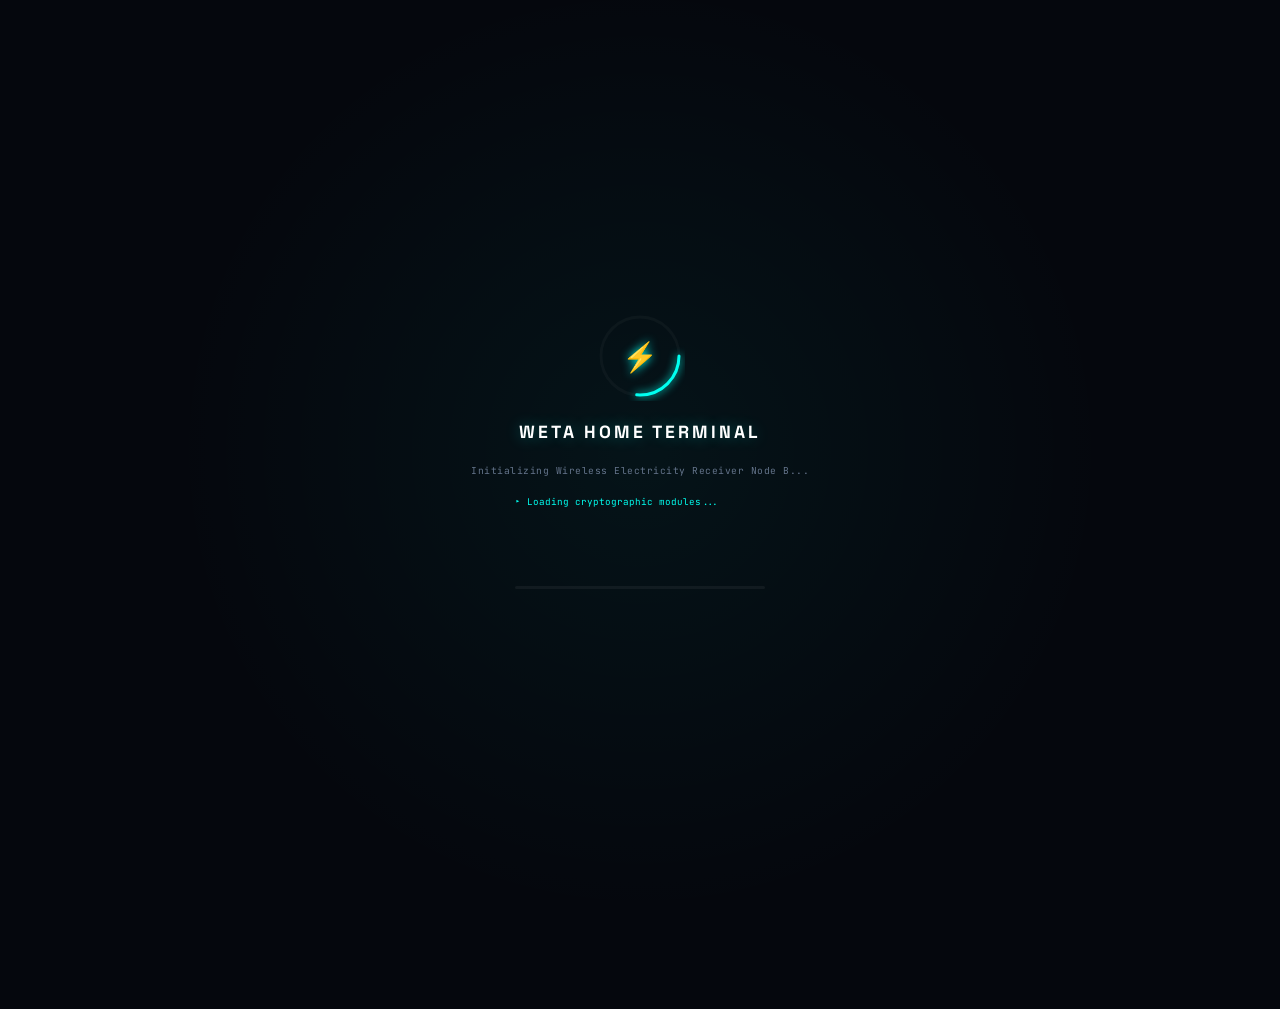
==== Home/index.html @ 1aac7305 "Initial commit: WETA Wireless Electricity Transmission - Full Stack (Grid Dashboard, Home Terminal, " ====
<!DOCTYPE html>
<html lang="en">
<head>
  <meta charset="UTF-8"/>
  <meta name="viewport" content="width=device-width, initial-scale=1.0"/>
  <meta name="description" content="WETA Home Receiver Terminal — Wireless Electricity Transmission Consumer Dashboard"/>
  <title>WETA HOME RECEIVER — Wireless Power Terminal</title>
  <link rel="preconnect" href="https://fonts.googleapis.com"/>
  <link rel="preconnect" href="https://fonts.gstatic.com" crossorigin/>
  <link href="https://fonts.googleapis.com/css2?family=Inter:wght@300;400;500;600;700;800;900&family=JetBrains+Mono:wght@400;500;600;700&family=Space+Grotesk:wght@400;500;600;700&family=Orbitron:wght@400;500;600;700;800;900&display=swap" rel="stylesheet"/>
  <link rel="stylesheet" href="style.css"/>
</head>
<body>

  <!-- ═══ BOOT SPLASH SCREEN ═══ -->
  <div class="boot-splash" id="boot-splash">
    <div class="boot-content">
      <div class="boot-ring">
        <svg viewBox="0 0 120 120">
          <circle cx="60" cy="60" r="52" class="boot-ring__track"/>
          <circle cx="60" cy="60" r="52" class="boot-ring__arc"/>
        </svg>
        <span class="boot-bolt">⚡</span>
      </div>
      <h2 class="boot-title">WETA HOME TERMINAL</h2>
      <p class="boot-sub">Initializing Wireless Electricity Receiver Node B...</p>
      <div class="boot-steps" id="boot-steps">
        <div class="boot-step active" id="bs-1">▸ Loading cryptographic modules...</div>
        <div class="boot-step" id="bs-2">▸ Establishing Socket.IO bridge...</div>
        <div class="boot-step" id="bs-3">▸ Calibrating telemetry sensors...</div>
        <div class="boot-step" id="bs-4">▸ System ready.</div>
      </div>
      <div class="boot-bar"><div class="boot-bar__fill" id="boot-fill"></div></div>
    </div>
  </div>

  <!-- ═══ NAVIGATION BAR ═══ -->
  <nav class="topbar">
    <div class="topbar__brand">
      <div class="topbar__logo"><span class="bolt-icon">⚡</span></div>
      <div class="topbar__text">
        <span class="topbar__title">WETA Home Terminal</span>
        <span class="topbar__sub">Wireless Electricity • Consumer Node B</span>
      </div>
    </div>

    <div class="topbar__tabs">
      <button class="tab-pill active" data-tab="dashboard">Dashboard</button>
      <button class="tab-pill" data-tab="market">Marketplace</button>
      <button class="tab-pill" data-tab="plantation">Eco-Plantation</button>
    </div>

    <div class="topbar__right">
      <div class="conn-chip" id="conn-chip">
        <span class="conn-dot" id="conn-dot"></span>
        <span class="conn-label" id="conn-label">Connected</span>
      </div>
      <span class="clock-chip" id="clock-chip">00:00:00</span>
      <button class="icon-btn" id="btn-settings" title="Settings">
        <svg width="18" height="18" viewBox="0 0 24 24" fill="none" stroke="currentColor" stroke-width="2"><circle cx="12" cy="12" r="3"/><path d="M19.4 15a1.65 1.65 0 0 0 .33 1.82l.06.06a2 2 0 0 1-2.83 2.83l-.06-.06a1.65 1.65 0 0 0-1.82-.33 1.65 1.65 0 0 0-1 1.51V21a2 2 0 0 1-4 0v-.09A1.65 1.65 0 0 0 9 19.4a1.65 1.65 0 0 0-1.82.33l-.06.06a2 2 0 0 1-2.83-2.83l.06-.06A1.65 1.65 0 0 0 4.68 15a1.65 1.65 0 0 0-1.51-1H3a2 2 0 0 1 0-4h.09A1.65 1.65 0 0 0 4.6 9a1.65 1.65 0 0 0-.33-1.82l-.06-.06a2 2 0 0 1 2.83-2.83l.06.06A1.65 1.65 0 0 0 9 4.68a1.65 1.65 0 0 0 1-1.51V3a2 2 0 0 1 4 0v.09a1.65 1.65 0 0 0 1 1.51 1.65 1.65 0 0 0 1.82-.33l.06-.06a2 2 0 0 1 2.83 2.83l-.06.06A1.65 1.65 0 0 0 19.4 9a1.65 1.65 0 0 0 1.51 1H21a2 2 0 0 1 0 4h-.09a1.65 1.65 0 0 0-1.51 1z"/></svg>
      </button>
    </div>
  </nav>

  <!-- ═══ MAIN CONTENT AREA ═══ -->
  <main class="main-wrap">

    <!-- ── TAB: DASHBOARD ── -->
    <section class="view active" id="view-dashboard">

      <!-- ROW 1: Beam Visualisation + OTP Handshake -->
      <div class="row row--top">

        <!-- Transmission Beam -->
        <div class="card card--beam">
          <div class="card__header">
            <h2 class="card__title">Live Transmission Beam</h2>
            <div class="pill" id="beam-pill"><span class="pill__dot"></span>Idle</div>
          </div>
          <div class="beam-viewport">
            <canvas id="beam-canvas"></canvas>
            <!-- Floating overlay labels -->
            <div class="beam-label beam-label--left" id="beam-lbl-left">GRID<br/>NODE A</div>
            <div class="beam-label beam-label--right" id="beam-lbl-right">HOME<br/>NODE B</div>
          </div>
          <div class="beam-footer">
            <div class="bf-item"><span class="bf-label">Resonance</span><span class="bf-val accent-cyan">14.85 kHz</span></div>
            <div class="bf-item"><span class="bf-label">Link</span><span class="bf-val" id="bf-link">Offline</span></div>
            <div class="bf-item"><span class="bf-label">FPS</span><span class="bf-val" id="bf-fps">60</span></div>
          </div>
        </div>

        <!-- OTP Handshake -->
        <div class="card card--otp">
          <div class="card__header">
            <h2 class="card__title">Secure Handshake</h2>
            <div class="pill pill--amber" id="otp-pill"><span class="pill__dot"></span>Awaiting</div>
          </div>

          <div class="otp-display">
            <span class="otp-label">AES-256 GCM TOKEN</span>
            <div class="otp-code" id="otp-code">— — — — — —</div>
            <span class="otp-timer" id="otp-timer">No active session</span>
          </div>

          <button class="btn btn--accent" id="btn-request">
            <svg width="16" height="16" viewBox="0 0 24 24" fill="none" stroke="currentColor" stroke-width="2.5"><path d="M13 2L3 14h9l-1 8 10-12h-9l1-8z" stroke-linecap="round" stroke-linejoin="round"/></svg>
            Request Electricity
          </button>
          <button class="btn btn--outline" id="btn-submit-otp" disabled>
            <svg width="16" height="16" viewBox="0 0 24 24" fill="none" stroke="currentColor" stroke-width="2.5"><path d="M22 11.08V12a10 10 0 1 1-5.93-9.14"/><polyline points="22 4 12 14.01 9 11.01"/></svg>
            Submit OTP to Grid
          </button>

          <div class="enc-bar">
            <div class="enc-track"><div class="enc-fill" id="enc-fill"></div></div>
            <span class="enc-text" id="enc-text">Tunnel idle</span>
          </div>
        </div>
      </div>

      <!-- ROW 2: Gauges + Relays + System -->
      <div class="row row--bottom">

        <!-- Power Gauges -->
        <div class="card card--gauges">
          <div class="card__header">
            <h2 class="card__title">Power Telemetry</h2>
          </div>
          <div class="gauges-row">
            <div class="gauge">
              <div class="gauge__ring">
                <svg viewBox="0 0 120 120">
                  <circle cx="60" cy="60" r="50" class="gauge__track"/>
                  <circle cx="60" cy="60" r="50" class="gauge__arc gauge__arc--cyan" id="arc-v" stroke-dashoffset="314"/>
                </svg>
                <div class="gauge__center">
                  <span class="gauge__value" id="g-volts">0.0</span>
                  <span class="gauge__unit">Volts</span>
                </div>
              </div>
              <span class="gauge__label">VOLTAGE</span>
              <span class="gauge__limit">Max 240V</span>
            </div>
            <div class="gauge">
              <div class="gauge__ring">
                <svg viewBox="0 0 120 120">
                  <circle cx="60" cy="60" r="50" class="gauge__track"/>
                  <circle cx="60" cy="60" r="50" class="gauge__arc gauge__arc--purple" id="arc-a" stroke-dashoffset="314"/>
                </svg>
                <div class="gauge__center">
                  <span class="gauge__value" id="g-amps">0.00</span>
                  <span class="gauge__unit">Amps</span>
                </div>
              </div>
              <span class="gauge__label">CURRENT</span>
              <span class="gauge__limit">Max 15A</span>
            </div>
            <div class="gauge">
              <div class="gauge__ring">
                <svg viewBox="0 0 120 120">
                  <circle cx="60" cy="60" r="50" class="gauge__track"/>
                  <circle cx="60" cy="60" r="50" class="gauge__arc gauge__arc--amber" id="arc-w" stroke-dashoffset="314"/>
                </svg>
                <div class="gauge__center">
                  <span class="gauge__value" id="g-watts">0</span>
                  <span class="gauge__unit">Watts</span>
                </div>
              </div>
              <span class="gauge__label">WATTAGE</span>
              <span class="gauge__limit">Max 3600W</span>
            </div>
          </div>
          <div class="safety-strip" id="safety-strip">
            <svg width="14" height="14" viewBox="0 0 24 24" fill="none" stroke="currentColor" stroke-width="2"><path d="M12 22s8-4 8-10V5l-8-3-8 3v7c0 6 8 10 8 10z"/></svg>
            <span id="safety-msg">All readings within safe limits</span>
          </div>
        </div>

        <!-- Relay Circuit -->
        <div class="card card--relays">
          <div class="card__header">
            <h2 class="card__title">Relay Isolation Circuit</h2>
          </div>
          <div class="relay-diagram">
            <div class="relay-node" id="rn-grid">
              <div class="relay-ring">
                <svg viewBox="0 0 100 100">
                  <circle cx="50" cy="50" r="40" class="relay-ring__track"/>
                  <circle cx="50" cy="50" r="40" class="relay-ring__fill" id="rr-grid"/>
                </svg>
                <span class="relay-ring__icon">⚡</span>
              </div>
              <span class="relay-name">Grid Relay CH1</span>
              <span class="relay-state" id="rs-grid">LOCKED</span>
            </div>
            <div class="relay-bridge" id="relay-bridge">
              <div class="bridge-line"><div class="bridge-pulse"></div></div>
              <span class="bridge-arrow">→</span>
            </div>
            <div class="relay-node" id="rn-home">
              <div class="relay-ring">
                <svg viewBox="0 0 100 100">
                  <circle cx="50" cy="50" r="40" class="relay-ring__track"/>
                  <circle cx="50" cy="50" r="40" class="relay-ring__fill" id="rr-home"/>
                </svg>
                <span class="relay-ring__icon">🏠</span>
              </div>
              <span class="relay-name">Home Safety</span>
              <span class="relay-state" id="rs-home">LOCKED</span>
            </div>
          </div>
        </div>

        <!-- System Monitor -->
        <div class="card card--monitor">
          <div class="card__header">
            <h2 class="card__title">System Monitor</h2>
          </div>

          <div class="mon-nodes">
            <div class="mon-node" id="mn-grid">
              <span class="mon-dot"></span>
              <div class="mon-meta"><span class="mon-name">Grid Server</span><span class="mon-addr">localhost:5000</span></div>
              <span class="mon-status" id="ms-grid">OFFLINE</span>
            </div>
            <div class="mon-node" id="mn-home">
              <span class="mon-dot"></span>
              <div class="mon-meta"><span class="mon-name">Home ESP32</span><span class="mon-addr">ws://192.168.1.50</span></div>
              <span class="mon-status" id="ms-home">OFFLINE</span>
            </div>
          </div>

          <div class="mon-latency">
            <span class="mon-lat-lbl">Latency</span>
            <canvas id="spark-canvas" width="100" height="22"></canvas>
            <span class="mon-lat-val" id="lat-val">0ms</span>
          </div>

          <div class="mon-stream">
            <span class="mon-stream-label">Encrypted Bytestream</span>
            <div class="stream-box" id="stream-box">Awaiting transmission...</div>
            <div class="stream-stats">
              <span>Packets: <strong id="st-packets">0</strong></span>
              <span>Integrity: <strong id="st-integrity">100%</strong></span>
            </div>
          </div>

          <div class="mon-log">
            <span class="mon-log-label">Event Log</span>
            <div class="log-scroll" id="log-scroll"></div>
          </div>
        </div>

      </div>
    </section>

    <!-- ── TAB: MARKETPLACE ── -->
    <section class="view" id="view-market">
      <div class="section-hero">
        <h2>WETA Decentralized Energy Grid Marketplace</h2>
        <p>Peer-to-peer wireless power trading. Sell excess harvested energy, purchase premium grid reserve packets, or track carbon credits securely.</p>
      </div>
      <div class="trio-grid">
        <div class="card card--dark">
          <h3 class="card__accent-title">Real-time Energy Tariff</h3>
          <div class="tariff-big"><span class="tariff-num">$0.124</span><span class="tariff-unit">per kWh</span></div>
          <span class="tariff-trend up">↑ 2.4% last hour</span>
          <canvas id="tariff-chart" height="80"></canvas>
        </div>
        <div class="card card--dark">
          <h3 class="card__accent-title">Active Energy Contracts</h3>
          <div class="contract-list">
            <div class="contract-row"><div><strong>Grid Source A Packet</strong><span>250 kWh</span></div><button class="btn btn--sm">Purchase</button></div>
            <div class="contract-row"><div><strong>Green Hydro Pack</strong><span>80 kWh</span></div><button class="btn btn--sm">Purchase</button></div>
            <div class="contract-row"><div><strong>Localized Peer Solar</strong><span>45 kWh</span></div><button class="btn btn--sm">Purchase</button></div>
          </div>
        </div>
        <div class="card card--dark">
          <h3 class="card__accent-title">Peer Listing Portal</h3>
          <form class="listing-form" onsubmit="event.preventDefault()">
            <label>Credit Quantity (kWh)<input type="number" value="50" min="1"/></label>
            <label>Asking Price ($/kWh)<input type="number" value="0.10" step="0.01"/></label>
            <button class="btn btn--accent" type="button">List Excess Energy Credit</button>
          </form>
        </div>
      </div>
    </section>

    <!-- ── TAB: ECO-PLANTATION ── -->
    <section class="view" id="view-plantation">
      <div class="section-hero">
        <h2>WETA Electromagnetic Field (EMF) Plantation</h2>
        <p>Harvesting waste wireless transmission energy to stimulate botanical chloroplast output. Optimizing crop growth through frequency modulation bio-resonance loops.</p>
      </div>
      <div class="trio-grid">
        <div class="card card--dark">
          <h3 class="card__accent-title">Stimulation Field Status</h3>
          <div class="field-big"><span class="field-num">8.42</span> <span class="field-unit">V/m</span></div>
          <p class="field-desc">Harmonic Bio-resonance Loop engaged at 15.4 kHz</p>
          <div class="bar-meters">
            <div class="bar-meter"><div class="bm-head"><span>Soil Moisture</span><strong>78%</strong></div><div class="bm-track"><div class="bm-fill" style="width:78%"></div></div></div>
            <div class="bar-meter"><div class="bm-head"><span>UV Absorption</span><strong>6.2 Optimal</strong></div><div class="bm-track"><div class="bm-fill" style="width:62%"></div></div></div>
            <div class="bar-meter"><div class="bm-head"><span>Waste Heat Recovery</span><strong>44%</strong></div><div class="bm-track"><div class="bm-fill" style="width:44%"></div></div></div>
          </div>
        </div>
        <div class="card card--dark">
          <h3 class="card__accent-title">Crop Health Telemetry</h3>
          <div class="crop-list">
            <div class="crop-item"><span class="crop-emoji">🌱</span><div><strong>EMF Lettuce Pod A</strong><span>Growth speed: <em class="text-green">+42%</em></span></div></div>
            <div class="crop-item"><span class="crop-emoji">🌿</span><div><strong>EMF Tomato Pod B</strong><span>Growth speed: <em class="text-green">+35%</em></span></div></div>
            <div class="crop-item"><span class="crop-emoji">🍀</span><div><strong>EMF Basil Pod C</strong><span>Growth speed: <em class="text-green">+48%</em></span></div></div>
          </div>
        </div>
        <div class="card card--dark">
          <h3 class="card__accent-title">Field Calibration</h3>
          <div class="cal-form">
            <label>EMF Pulse Frequency
              <select><option>15.4 kHz (Chlorella)</option><option>22.1 kHz (Solanum)</option><option>8.8 kHz (Germination)</option></select>
            </label>
            <div class="cal-toggle"><span>Auto Solar Drip</span><label class="toggle"><input type="checkbox" checked/><span class="toggle-slider"></span></label></div>
            <button class="btn btn--outline" id="btn-drip">Force 30s Irrigation Pulse</button>
          </div>
        </div>
      </div>
    </section>

  </main>

  <!-- ═══ FOOTER ═══ -->
  <footer class="footer">
    <span>WETA Node B Terminal • <strong>v3.0.0</strong></span>
    <span>Development Team: <strong>Aditya Raj</strong> & Co-Inventor <strong>Deepak Kumar Gupta</strong></span>
  </footer>

  <!-- ═══ SETTINGS SIDEBAR ═══ -->
  <div class="overlay" id="overlay-settings">
    <div class="sidebar">
      <div class="sidebar__head"><h3>Configuration</h3><button class="close-x" id="btn-close-settings">✕</button></div>
      <div class="sidebar__body">
        <div class="sb-section">
          <h4>Safety Thresholds</h4>
          <label class="range-row">Voltage Limit<div class="range-wrap"><input type="range" id="cfg-v" min="100" max="440" value="240"/><span id="cfg-v-val">240V</span></div></label>
          <label class="range-row">Current Limit<div class="range-wrap"><input type="range" id="cfg-a" min="1" max="30" value="15"/><span id="cfg-a-val">15A</span></div></label>
          <label class="range-row">Wattage Limit<div class="range-wrap"><input type="range" id="cfg-w" min="500" max="10000" step="100" value="3600"/><span id="cfg-w-val">3600W</span></div></label>
        </div>
        <div class="sb-section">
          <h4>Audio</h4>
          <div class="cal-toggle"><span>Enable Sound FX</span><label class="toggle"><input type="checkbox" id="cfg-audio" checked/><span class="toggle-slider"></span></label></div>
        </div>
        <div class="sb-section sb-actions">
          <button class="btn btn--danger" id="btn-estop">Emergency Stop</button>
          <button class="btn btn--outline" id="btn-reset-cfg">Reset Defaults</button>
        </div>
      </div>
    </div>
  </div>

  <!-- ═══ OTP INPUT MODAL ═══ -->
  <div class="overlay" id="overlay-otp">
    <div class="modal">
      <span class="modal__tag">🔒 SECURE CORRIDOR</span>
      <h3>Enter Handshake Code</h3>
      <p>Type the 6-digit OTP shown on the Grid Control Center to authenticate the power corridor.</p>
      <input class="otp-field" id="otp-field" type="text" maxlength="6" placeholder="••••••" autocomplete="off"/>
      <div class="modal__actions">
        <button class="btn btn--accent" id="btn-verify">Verify & Activate</button>
        <button class="btn btn--ghost" id="btn-cancel-otp">Cancel</button>
      </div>
    </div>
  </div>

  <!-- ═══ OVERLOAD MODAL ═══ -->
  <div class="overlay overlay--danger" id="overlay-overload">
    <div class="modal modal--danger">
      <span class="modal__tag modal__tag--danger">⚠️ SAFETY TRIP</span>
      <h3>Critical Overload Shutoff</h3>
      <p id="ol-desc">Electrical readings exceeded safe thresholds. Isolation relay disengaged.</p>
      <div class="ol-grid">
        <div class="ol-cell"><span>Voltage</span><strong id="ol-v">0V</strong></div>
        <div class="ol-cell"><span>Current</span><strong id="ol-a">0A</strong></div>
        <div class="ol-cell"><span>Wattage</span><strong id="ol-w">0W</strong></div>
      </div>
      <button class="btn btn--danger" id="btn-ack-ol">Acknowledge & Reset</button>
    </div>
  </div>

  <script src="https://cdn.socket.io/4.7.5/socket.io.min.js"></script>
  <script src="script.js"></script>
</body>
</html>
---- Home/style.css ----
/* ============================================================
   WETA HOME RECEIVER TERMINAL — FUTURISTIC DEEP SPACE HUD
   Design System: SpaceX, Tesla Energy, Apple Vision Pro
   ============================================================ */

/* CSS Variables */
:root {
  /* Colors */
  --bg-deep: #05070D;
  --bg-darker: #08101A;
  --bg-dark: #0D1320;
  
  --accent-blue: #00D9FF;
  --accent-cyan: #00FFF0;
  --accent-purple: #A855F7;
  --accent-green: #00FF88;
  --accent-amber: #FFB020;
  --accent-red: #FF4D4D;

  /* Glassmorphism Panel styles */
  --glass-bg: rgba(13, 19, 32, 0.45);
  --glass-border: rgba(0, 255, 255, 0.12);
  --glass-border-hover: rgba(0, 255, 255, 0.25);
  --glass-glow: rgba(0, 255, 255, 0.05);
  
  /* Fonts */
  --font-display: 'Orbitron', sans-serif;
  --font-headings: 'Space Grotesk', sans-serif;
  --font-body: 'Inter', sans-serif;
  --font-mono: 'JetBrains Mono', monospace;

  /* Animations */
  --transition-smooth: all 0.3s cubic-bezier(0.16, 1, 0.3, 1);
}

/* Reset and Base Styles */
*, *::before, *::after {
  margin: 0;
  padding: 0;
  box-sizing: border-box;
}

body {
  font-family: var(--font-body);
  background-color: var(--bg-deep);
  color: #E2E8F0;
  min-height: 100vh;
  overflow-x: hidden;
  position: relative;
  line-height: 1.5;
}

/* Custom Scrollbars */
::-webkit-scrollbar {
  width: 6px;
  height: 6px;
}
::-webkit-scrollbar-track {
  background: rgba(0, 0, 0, 0.3);
}
::-webkit-scrollbar-thumb {
  background: rgba(0, 255, 255, 0.15);
  border-radius: 4px;
}
::-webkit-scrollbar-thumb:hover {
  background: rgba(0, 255, 255, 0.3);
}

/* Custom Text Accents */
.accent-cyan {
  color: var(--accent-cyan) !important;
  text-shadow: 0 0 10px rgba(0, 255, 240, 0.4);
}
.text-green {
  color: var(--accent-green) !important;
  text-shadow: 0 0 10px rgba(0, 255, 136, 0.4);
  font-style: normal;
  font-weight: 700;
}

/* ═══════════════════════════════════
   TOP NAVIGATION BAR
   ═══════════════════════════════════ */
.topbar {
  display: flex;
  align-items: center;
  justify-content: space-between;
  padding: 12px 24px;
  background: var(--glass-bg);
  backdrop-filter: blur(20px);
  -webkit-backdrop-filter: blur(20px);
  border-bottom: 1px solid var(--glass-border);
  position: sticky;
  top: 0;
  z-index: 100;
  box-shadow: 0 4px 24px rgba(0, 0, 0, 0.4);
  opacity: 0;
  transform: translateY(-20px);
  transition: opacity 0.5s ease, transform 0.5s ease;
}
.topbar.entered {
  opacity: 1;
  transform: translateY(0);
}

.topbar__brand {
  display: flex;
  align-items: center;
  gap: 12px;
}
.topbar__logo {
  width: 36px;
  height: 36px;
  border-radius: 8px;
  background: rgba(0, 255, 240, 0.08);
  border: 1px solid rgba(0, 255, 240, 0.25);
  display: flex;
  align-items: center;
  justify-content: center;
  box-shadow: 0 0 12px rgba(0, 255, 240, 0.15);
}
.bolt-icon {
  font-size: 1.1rem;
  color: var(--accent-cyan);
  text-shadow: 0 0 8px var(--accent-cyan);
}
.topbar__title {
  font-family: var(--font-headings);
  font-weight: 700;
  font-size: 0.95rem;
  color: #FFFFFF;
  display: block;
}
.topbar__sub {
  font-size: 0.65rem;
  color: #64748B;
  font-weight: 500;
  display: block;
}

/* Navigation tabs */
.topbar__tabs {
  display: flex;
  background: rgba(0, 0, 0, 0.3);
  padding: 4px;
  border-radius: 8px;
  gap: 4px;
  border: 1px solid rgba(255, 255, 255, 0.03);
}
.tab-pill {
  padding: 6px 18px;
  border: none;
  border-radius: 6px;
  background: transparent;
  cursor: pointer;
  font-family: var(--font-body);
  font-size: 0.72rem;
  font-weight: 600;
  color: #64748B;
  transition: var(--transition-smooth);
}
.tab-pill:hover {
  color: var(--accent-cyan);
  background: rgba(255, 255, 255, 0.02);
}
.tab-pill.active {
  background: rgba(0, 255, 240, 0.08);
  color: var(--accent-cyan);
  border: 1px solid rgba(0, 255, 240, 0.25);
  box-shadow: 0 0 12px rgba(0, 255, 240, 0.1);
}

.topbar__right {
  display: flex;
  align-items: center;
  gap: 12px;
}

/* Connection Chip */
.conn-chip {
  display: flex;
  align-items: center;
  gap: 8px;
  padding: 5px 14px;
  border-radius: 20px;
  background: rgba(0, 255, 136, 0.05);
  border: 1px solid rgba(0, 255, 136, 0.2);
  font-family: var(--font-mono);
  font-size: 0.65rem;
  font-weight: 700;
  color: var(--accent-green);
}
.conn-chip.off {
  background: rgba(255, 77, 77, 0.05);
  border-color: rgba(255, 77, 77, 0.2);
  color: var(--accent-red);
}
.conn-dot {
  width: 6px;
  height: 6px;
  border-radius: 50%;
  background: var(--accent-green);
  box-shadow: 0 0 8px var(--accent-green);
  animation: pulse 1.8s infinite;
}
.conn-chip.off .conn-dot {
  background: var(--accent-red);
  box-shadow: 0 0 8px var(--accent-red);
  animation: none;
}

.clock-chip {
  font-family: var(--font-mono);
  font-size: 0.75rem;
  font-weight: 600;
  color: #FFFFFF;
  background: rgba(0, 0, 0, 0.3);
  padding: 5px 12px;
  border-radius: 20px;
  border: 1px solid rgba(255, 255, 255, 0.03);
}

.icon-btn {
  width: 32px;
  height: 32px;
  border-radius: 8px;
  border: 1px solid var(--glass-border);
  background: rgba(0, 255, 240, 0.04);
  color: var(--accent-cyan);
  cursor: pointer;
  display: flex;
  align-items: center;
  justify-content: center;
  transition: var(--transition-smooth);
}
.icon-btn:hover {
  background: var(--accent-cyan);
  color: var(--bg-deep);
  box-shadow: 0 0 12px rgba(0, 255, 240, 0.2);
}

/* ═══════════════════════════════════
   MAIN WRAPPER & TAB CONTENT
   ═══════════════════════════════════ */
.main-wrap {
  max-width: 1400px;
  margin: 0 auto;
  padding: 24px;
}
.view {
  display: none;
}
.view.active {
  display: block;
}

/* Layout Rows */
.row--top {
  display: grid;
  grid-template-columns: 1.25fr 0.75fr;
  gap: 20px;
  margin-bottom: 20px;
}
.row--bottom {
  display: grid;
  grid-template-columns: 1.1fr 0.9fr 1fr;
  gap: 20px;
}

/* ═══════════════════════════════════
   CARD ARCHITECTURE
   ═══════════════════════════════════ */
.card {
  background: var(--glass-bg);
  backdrop-filter: blur(20px);
  -webkit-backdrop-filter: blur(20px);
  border: 1px solid rgba(255, 255, 255, 0.04);
  border-radius: 12px;
  padding: 20px;
  color: #E2E8F0;
  box-shadow: 0 10px 30px rgba(0, 0, 0, 0.4);
  position: relative;
  overflow: hidden;
  transition: var(--transition-smooth);
  opacity: 0;
  transform: translateY(24px) scale(0.97);
}
.card.entered {
  opacity: 1;
  transform: translateY(0) scale(1);
}
.card:hover {
  transform: translateY(-2px);
  border-color: var(--glass-border-hover);
  box-shadow: 0 15px 35px rgba(0, 255, 240, 0.08);
}
.card::before {
  content: '';
  position: absolute;
  top: -50%; left: -50%;
  width: 200%; height: 200%;
  background: radial-gradient(circle at 30% 30%, rgba(0, 255, 240, 0.02) 0%, transparent 50%);
  pointer-events: none;
  opacity: 0;
  transition: opacity 0.5s;
}
.card:hover::before {
  opacity: 1;
}

.card__header {
  display: flex;
  align-items: center;
  justify-content: space-between;
  margin-bottom: 16px;
}
.card__title {
  font-family: var(--font-headings);
  font-size: 0.78rem;
  font-weight: 700;
  letter-spacing: 1.5px;
  text-transform: uppercase;
  color: #94A3B8;
}

/* Status Pills */
.pill {
  display: flex;
  align-items: center;
  gap: 6px;
  padding: 3px 10px;
  border-radius: 20px;
  background: rgba(255, 255, 255, 0.03);
  border: 1px solid rgba(255, 255, 255, 0.08);
  font-family: var(--font-mono);
  font-size: 0.58rem;
  font-weight: 700;
  color: #64748B;
}
.pill__dot {
  width: 5px;
  height: 5px;
  border-radius: 50%;
  background: #64748B;
}
.pill.active {
  background: rgba(0, 255, 240, 0.05);
  border-color: rgba(0, 255, 240, 0.2);
  color: var(--accent-cyan);
}
.pill.active .pill__dot {
  background: var(--accent-cyan);
  box-shadow: 0 0 6px var(--accent-cyan);
  animation: pulse 1.2s infinite;
}
.pill--amber {
  background: rgba(255, 176, 32, 0.05) !important;
  border-color: rgba(255, 176, 32, 0.2) !important;
  color: var(--accent-amber) !important;
}
.pill--amber .pill__dot {
  background: var(--accent-amber) !important;
  box-shadow: 0 0 6px var(--accent-amber);
}

/* ═══════════════════════════════════
   ROW 1 WIDGETS
   ═══════════════════════════════════ */

/* 1. Live Beam Viewport */
.beam-viewport {
  position: relative;
  width: 100%;
  height: 190px;
  background: rgba(5, 7, 13, 0.55);
  border-radius: 8px;
  border: 1px solid rgba(255, 255, 255, 0.03);
  overflow: hidden;
  box-shadow: inset 0 0 20px rgba(0, 0, 0, 0.6);
}
#beam-canvas {
  position: absolute;
  inset: 0;
  width: 100%;
  height: 100%;
}
.beam-label {
  position: absolute;
  top: 50%;
  transform: translateY(-50%);
  font-family: var(--font-mono);
  font-size: 0.58rem;
  font-weight: 700;
  letter-spacing: 1px;
  color: rgba(255, 255, 255, 0.25);
  line-height: 1.4;
  text-align: center;
  pointer-events: none;
}
.beam-label--left { left: 18px; }
.beam-label--right { right: 18px; }

.beam-footer {
  display: flex;
  justify-content: space-between;
  margin-top: 14px;
  padding-top: 12px;
  border-top: 1px solid rgba(255, 255, 255, 0.05);
}
.bf-item {
  display: flex;
  flex-direction: column;
}
.bf-label {
  font-size: 0.6rem;
  color: #64748B;
  margin-bottom: 2px;
}
.bf-val {
  font-family: var(--font-mono);
  font-size: 0.72rem;
  font-weight: 700;
  color: #FFFFFF;
}

/* 2. OTP Handshake Widget */
.otp-display {
  background: rgba(0, 0, 0, 0.35);
  border-radius: 8px;
  padding: 16px;
  text-align: center;
  border: 1px solid rgba(255, 255, 255, 0.02);
  margin-bottom: 14px;
  box-shadow: inset 0 0 15px rgba(0, 0, 0, 0.5);
}
.otp-label {
  font-family: var(--font-mono);
  font-size: 0.58rem;
  color: #64748B;
  letter-spacing: 1.5px;
  display: block;
  margin-bottom: 8px;
}
.otp-code {
  font-family: var(--font-mono);
  font-size: 1.8rem;
  font-weight: 700;
  color: var(--accent-amber);
  letter-spacing: 6px;
  text-shadow: 0 0 15px rgba(255, 176, 32, 0.4);
}
.otp-timer {
  font-family: var(--font-mono);
  font-size: 0.6rem;
  color: #64748B;
  display: block;
  margin-top: 8px;
}

/* Tunnel progress fill bar */
.enc-bar {
  margin-top: 12px;
}
.enc-track {
  height: 3px;
  background: rgba(255, 255, 255, 0.05);
  border-radius: 10px;
  overflow: hidden;
}
.enc-fill {
  width: 0;
  height: 100%;
  background: var(--accent-cyan);
  box-shadow: 0 0 8px var(--accent-cyan);
  transition: width 0.5s ease;
}
.enc-text {
  font-family: var(--font-mono);
  font-size: 0.58rem;
  color: #64748B;
  display: block;
  margin-top: 4px;
}

/* ═══════════════════════════════════
   ROW 2 WIDGETS
   ═══════════════════════════════════ */

/* 1. Telemetry Gauges */
.gauges-row {
  display: flex;
  justify-content: space-around;
  padding: 10px 0 14px;
}
.gauge {
  display: flex;
  flex-direction: column;
  align-items: center;
  gap: 8px;
}
.gauge__ring {
  position: relative;
  width: 100px;
  height: 100px;
}
.gauge__ring svg {
  width: 100%;
  height: 100%;
  transform: rotate(-90deg);
}
.gauge__track {
  fill: none;
  stroke: rgba(255, 255, 255, 0.03);
  stroke-width: 6;
}
.gauge__arc {
  fill: none;
  stroke-width: 6;
  stroke-linecap: round;
  stroke-dasharray: 314;
  transition: stroke-dashoffset 0.4s ease;
  filter: drop-shadow(0 0 5px currentColor);
}
.gauge__arc--cyan { stroke: var(--accent-cyan); }
.gauge__arc--purple { stroke: var(--accent-purple); }
.gauge__arc--amber { stroke: var(--accent-amber); }

.gauge__center {
  position: absolute;
  inset: 0;
  display: flex;
  flex-direction: column;
  align-items: center;
  justify-content: center;
}
.gauge__value {
  font-family: var(--font-mono);
  font-size: 1.15rem;
  font-weight: 700;
  color: #FFFFFF;
}
.gauge__unit {
  font-size: 0.55rem;
  color: #64748B;
  font-weight: 600;
  margin-top: -2px;
}
.gauge__label {
  font-family: var(--font-headings);
  font-size: 0.65rem;
  font-weight: 700;
  letter-spacing: 0.5px;
  color: #94A3B8;
}
.gauge__limit {
  font-size: 0.58rem;
  color: #64748B;
}

/* Safety Strip indicator */
.safety-strip {
  display: flex;
  align-items: center;
  gap: 10px;
  padding: 8px 14px;
  border-radius: 8px;
  background: rgba(0, 255, 136, 0.04);
  border: 1px solid rgba(0, 255, 136, 0.15);
  margin-top: 6px;
  transition: var(--transition-smooth);
}
.safety-strip svg {
  color: var(--accent-green);
  flex-shrink: 0;
}
.safety-strip span {
  font-size: 0.68rem;
  color: #CBD5E1;
  font-weight: 500;
}
.safety-strip.danger {
  background: rgba(255, 77, 77, 0.04);
  border-color: rgba(255, 77, 77, 0.15);
}
.safety-strip.danger svg {
  color: var(--accent-red);
}

/* 2. Relay Diagram Widget */
.relay-diagram {
  display: flex;
  align-items: center;
  justify-content: center;
  gap: 12px;
  padding: 20px 0;
}
.relay-node {
  display: flex;
  flex-direction: column;
  align-items: center;
  gap: 8px;
  flex: 1;
}
.relay-ring {
  position: relative;
  width: 76px;
  height: 76px;
}
.relay-ring svg {
  width: 100%;
  height: 100%;
  transform: rotate(-90deg);
}
.relay-ring__track {
  fill: none;
  stroke: rgba(255, 255, 255, 0.03);
  stroke-width: 5;
}
.relay-ring__fill {
  fill: none;
  stroke: var(--accent-cyan);
  stroke-width: 5;
  stroke-dasharray: 251;
  stroke-dashoffset: 251;
  stroke-linecap: round;
  transition: stroke-dashoffset 0.6s ease, stroke 0.3s;
  filter: drop-shadow(0 0 4px currentColor);
}
.relay-ring__icon {
  position: absolute;
  inset: 0;
  display: flex;
  align-items: center;
  justify-content: center;
  font-size: 1.2rem;
}
.relay-node.on .relay-ring__fill {
  stroke-dashoffset: 0;
  stroke: var(--accent-green);
}
.relay-name {
  font-family: var(--font-headings);
  font-size: 0.62rem;
  font-weight: 700;
  color: #94A3B8;
}
.relay-state {
  font-family: var(--font-mono);
  font-size: 0.58rem;
  font-weight: 700;
  color: #64748B;
}
.relay-node.on .relay-state {
  color: var(--accent-green);
  text-shadow: 0 0 8px rgba(0, 255, 136, 0.3);
}

.relay-bridge {
  display: flex;
  flex-direction: column;
  align-items: center;
  gap: 4px;
  width: 45px;
}
.bridge-line {
  width: 100%;
  height: 2px;
  background: rgba(255, 255, 255, 0.05);
  position: relative;
  overflow: hidden;
}
.bridge-pulse {
  position: absolute;
  left: -30%;
  top: 0;
  height: 100%;
  width: 14px;
  background: linear-gradient(90deg, transparent, var(--accent-cyan), transparent);
  opacity: 0;
}
.relay-bridge.on .bridge-pulse {
  animation: movePulse 1.2s linear infinite;
  opacity: 1;
}
.relay-bridge.on .bridge-line {
  background: rgba(0, 229, 255, 0.15);
}
.bridge-arrow {
  font-size: 0.7rem;
  color: #64748B;
}
.relay-bridge.on .bridge-arrow {
  color: var(--accent-green);
}

/* 3. System Monitor */
.mon-nodes {
  display: flex;
  flex-direction: column;
  gap: 8px;
  margin-bottom: 12px;
}
.mon-node {
  display: flex;
  align-items: center;
  gap: 10px;
  background: rgba(0, 0, 0, 0.25);
  border: 1px solid rgba(255, 255, 255, 0.02);
  padding: 8px 12px;
  border-radius: 8px;
}
.mon-dot {
  width: 6px;
  height: 6px;
  border-radius: 50%;
  background: var(--accent-red);
  flex-shrink: 0;
}
.mon-node.on .mon-dot {
  background: var(--accent-green);
  box-shadow: 0 0 6px var(--accent-green);
}
.mon-meta {
  flex: 1;
  overflow: hidden;
}
.mon-name {
  font-size: 0.68rem;
  font-weight: 700;
  display: block;
}
.mon-addr {
  font-family: var(--font-mono);
  font-size: 0.52rem;
  color: #64748B;
}
.mon-status {
  font-family: var(--font-mono);
  font-size: 0.58rem;
  font-weight: 700;
  color: var(--accent-red);
}
.mon-node.on .mon-status {
  color: var(--accent-green);
}

.mon-latency {
  display: flex;
  align-items: center;
  justify-content: space-between;
  padding: 8px 0;
  border-top: 1px solid rgba(255, 255, 255, 0.04);
}
.mon-lat-lbl {
  font-size: 0.62rem;
  color: #64748B;
}
.mon-lat-val {
  font-family: var(--font-mono);
  font-size: 0.68rem;
  font-weight: 700;
  color: var(--accent-cyan);
}

.mon-stream {
  padding: 10px 0;
  border-top: 1px solid rgba(255, 255, 255, 0.04);
}
.mon-stream-label {
  font-family: var(--font-mono);
  font-size: 0.52rem;
  color: #64748B;
  letter-spacing: 0.5px;
  display: block;
  margin-bottom: 6px;
}
.stream-box {
  height: 34px;
  background: rgba(0, 0, 0, 0.3);
  border: 1px solid rgba(255, 255, 255, 0.02);
  border-radius: 6px;
  padding: 6px 10px;
  font-family: var(--font-mono);
  font-size: 0.52rem;
  color: var(--accent-red);
  overflow: hidden;
  word-break: break-all;
  line-height: 1.35;
}
.stream-box.active {
  color: var(--accent-green);
}
.stream-stats {
  display: flex;
  justify-content: space-between;
  margin-top: 6px;
  font-size: 0.58rem;
  color: #64748B;
}
.stream-stats strong {
  font-family: var(--font-mono);
  color: var(--accent-cyan);
}

.mon-log {
  padding: 8px 0;
  border-top: 1px solid rgba(255, 255, 255, 0.04);
}
.mon-log-label {
  font-family: var(--font-mono);
  font-size: 0.52rem;
  color: #64748B;
  letter-spacing: 0.5px;
  display: block;
  margin-bottom: 6px;
}
.log-scroll {
  height: 80px;
  overflow-y: auto;
  font-family: var(--font-mono);
  font-size: 0.56rem;
  line-height: 1.5;
  display: flex;
  flex-direction: column;
  gap: 2px;
}
.log-line {
  color: #94A3B8;
  opacity: 0.85;
}
.log-line.ok { color: var(--accent-green); }
.log-line.warn { color: var(--accent-amber); }
.log-line.err { color: var(--accent-red); }
.log-line.info { color: var(--accent-cyan); }

/* ═══════════════════════════════════
   TAB 2 & 3: MARKETPLACE & PLANTATION
   ═══════════════════════════════════ */
.section-hero {
  background: var(--glass-bg);
  backdrop-filter: blur(20px);
  -webkit-backdrop-filter: blur(20px);
  border: 1px solid var(--glass-border);
  border-radius: 12px;
  padding: 20px 28px;
  margin-bottom: 22px;
  box-shadow: 0 10px 30px rgba(0, 0, 0, 0.3);
}
.section-hero h2 {
  font-family: var(--font-headings);
  font-size: 1.15rem;
  font-weight: 700;
  margin-bottom: 4px;
  color: #FFFFFF;
}
.section-hero p {
  font-size: 0.78rem;
  color: #94A3B8;
}

.trio-grid {
  display: grid;
  grid-template-columns: repeat(3, 1fr);
  gap: 20px;
}
.card--dark {
  background: var(--glass-bg);
}
.card__accent-title {
  font-family: var(--font-headings);
  font-size: 0.72rem;
  font-weight: 700;
  color: var(--accent-cyan);
  padding-bottom: 10px;
  border-bottom: 1px solid rgba(255, 255, 255, 0.05);
  margin-bottom: 14px;
  letter-spacing: 1px;
  text-transform: uppercase;
}

/* Marketplace widgets */
.tariff-big {
  margin-bottom: 6px;
}
.tariff-num {
  font-family: var(--font-mono);
  font-size: 1.85rem;
  font-weight: 700;
  color: #FFFFFF;
}
.tariff-unit {
  font-size: 0.7rem;
  color: #64748B;
  margin-left: 4px;
}
.tariff-trend {
  font-size: 0.65rem;
  font-weight: 700;
  display: block;
  margin-bottom: 12px;
}
.tariff-trend.up {
  color: var(--accent-green);
}

.contract-list {
  display: flex;
  flex-direction: column;
  gap: 10px;
}
.contract-row {
  display: flex;
  align-items: center;
  justify-content: space-between;
  background: rgba(0, 0, 0, 0.25);
  border: 1px solid rgba(255, 255, 255, 0.02);
  padding: 10px 14px;
  border-radius: 8px;
}
.contract-row div {
  display: flex;
  flex-direction: column;
}
.contract-row strong {
  font-size: 0.72rem;
  color: #FFFFFF;
}
.contract-row span {
  font-size: 0.55rem;
  color: #64748B;
}

.listing-form, .cal-form {
  display: flex;
  flex-direction: column;
  gap: 14px;
}
.listing-form label, .cal-form label {
  font-size: 0.65rem;
  color: #94A3B8;
  font-weight: 600;
  display: flex;
  flex-direction: column;
  gap: 6px;
}
.listing-form input, .listing-form select, .cal-form select {
  padding: 8px 12px;
  background: rgba(5, 7, 13, 0.85);
  border: 1px solid rgba(255, 255, 255, 0.08);
  border-radius: 6px;
  color: #FFFFFF;
  font-family: var(--font-mono);
  font-size: 0.72rem;
  outline: none;
}
.listing-form input:focus, .cal-form select:focus {
  border-color: var(--accent-cyan);
}

/* Plantation widgets */
.field-big {
  margin-bottom: 4px;
}
.field-num {
  font-family: var(--font-mono);
  font-size: 1.85rem;
  font-weight: 700;
  color: var(--accent-cyan);
}
.field-unit {
  font-size: 0.78rem;
  color: #64748B;
}
.field-desc {
  font-size: 0.62rem;
  color: #64748B;
  margin-bottom: 14px;
}

.bar-meters {
  display: flex;
  flex-direction: column;
  gap: 12px;
}
.bar-meter {
  display: flex;
  flex-direction: column;
  gap: 4px;
}
.bm-head {
  display: flex;
  justify-content: space-between;
  font-size: 0.65rem;
  color: #CBD5E1;
}
.bm-head strong {
  font-family: var(--font-mono);
  color: var(--accent-green);
}
.bm-track {
  height: 5px;
  background: rgba(255, 255, 255, 0.05);
  border-radius: 10px;
  overflow: hidden;
}
.bm-fill {
  height: 100%;
  background: var(--accent-green);
  box-shadow: 0 0 8px rgba(0, 255, 136, 0.35);
  border-radius: 10px;
}

.crop-list {
  display: flex;
  flex-direction: column;
  gap: 10px;
}
.crop-item {
  display: flex;
  align-items: center;
  gap: 12px;
  background: rgba(0, 0, 0, 0.25);
  border: 1px solid rgba(255, 255, 255, 0.02);
  padding: 12px;
  border-radius: 8px;
}
.crop-emoji {
  font-size: 1.4rem;
}
.crop-item div {
  display: flex;
  flex-direction: column;
}
.crop-item strong {
  font-size: 0.72rem;
  color: #FFFFFF;
}
.crop-item span {
  font-size: 0.58rem;
  color: #64748B;
}

.cal-toggle {
  display: flex;
  align-items: center;
  justify-content: space-between;
}
.cal-toggle span {
  font-size: 0.68rem;
  color: #CBD5E1;
}

/* Switch toggles inside forms */
.toggle {
  position: relative;
  width: 36px;
  height: 20px;
  flex-shrink: 0;
}
.toggle input {
  opacity: 0;
  width: 0;
  height: 0;
}
.toggle-slider {
  position: absolute;
  inset: 0;
  background: rgba(255, 255, 255, 0.08);
  border: 1px solid rgba(255, 255, 255, 0.1);
  border-radius: 20px;
  cursor: pointer;
  transition: 0.25s;
}
.toggle-slider::after {
  content: '';
  position: absolute;
  top: 2px; left: 2px;
  width: 14px; height: 14px;
  border-radius: 50%;
  background: #64748B;
  transition: 0.25s;
}
.toggle input:checked + .toggle-slider {
  background: rgba(0, 255, 240, 0.08);
  border-color: var(--accent-cyan);
}
.toggle input:checked + .toggle-slider::after {
  transform: translateX(16px);
  background: var(--accent-cyan);
  box-shadow: 0 0 8px var(--accent-cyan);
}

/* ═══════════════════════════════════
   FOOTER
   ═══════════════════════════════════ */
.footer {
  display: flex;
  align-items: center;
  justify-content: space-between;
  padding: 14px 28px;
  background: var(--glass-bg);
  backdrop-filter: blur(16px);
  border-top: 1px solid var(--glass-border);
  font-size: 0.66rem;
  color: #64748B;
  margin-top: 24px;
  border-radius: 12px;
  opacity: 0;
  transform: translateY(16px);
  transition: opacity 0.5s ease, transform 0.5s ease;
}
.footer.entered {
  opacity: 1;
  transform: translateY(0);
}
.footer strong {
  color: #FFFFFF;
}

/* ═══════════════════════════════════
   BUTTONS AND OVERLAYS
   ═══════════════════════════════════ */
.btn {
  display: inline-flex;
  align-items: center;
  justify-content: center;
  gap: 8px;
  width: 100%;
  padding: 10px;
  border-radius: 8px;
  border: none;
  font-family: var(--font-headings);
  font-size: 0.72rem;
  font-weight: 700;
  cursor: pointer;
  transition: var(--transition-smooth);
  text-transform: uppercase;
  letter-spacing: 1px;
}
.btn svg {
  flex-shrink: 0;
}

.btn--accent {
  background: var(--accent-cyan);
  color: var(--bg-deep);
  box-shadow: 0 0 15px rgba(0, 255, 240, 0.2);
}
.btn--accent:hover:not(:disabled) {
  background: #FFFFFF;
  box-shadow: 0 0 25px rgba(255, 255, 255, 0.45);
  transform: translateY(-1px);
}
.btn--outline {
  background: transparent;
  color: #FFFFFF;
  border: 1px solid rgba(0, 255, 240, 0.35);
}
.btn--outline:hover:not(:disabled) {
  background: rgba(0, 255, 240, 0.08);
  border-color: var(--accent-cyan);
}
.btn:disabled {
  opacity: 0.25;
  cursor: not-allowed;
  transform: none !important;
  box-shadow: none !important;
}

.btn--sm {
  padding: 5px 12px;
  font-size: 0.6rem;
  border-radius: 6px;
  background: rgba(255, 255, 255, 0.03);
  color: #CBD5E1;
  border: 1px solid rgba(255, 255, 255, 0.08);
  width: auto;
}
.btn--sm:hover {
  background: rgba(0, 255, 240, 0.08);
  border-color: var(--accent-cyan);
  color: var(--accent-cyan);
}
.btn--danger {
  background: rgba(255, 77, 77, 0.1);
  border: 1px solid var(--accent-red);
  color: var(--accent-red);
  box-shadow: 0 0 12px rgba(255, 77, 77, 0.15);
}
.btn--danger:hover {
  background: var(--accent-red);
  color: #FFFFFF;
  box-shadow: 0 0 20px rgba(255, 77, 77, 0.4);
}
.btn--ghost {
  background: transparent;
  color: #64748B;
  border: 1px solid rgba(255, 255, 255, 0.05);
}
.btn--ghost:hover {
  color: #FFFFFF;
  border-color: rgba(255, 255, 255, 0.2);
}

/* Modals & Slideouts */
.overlay {
  position: fixed;
  inset: 0;
  z-index: 1000;
  background: rgba(5, 7, 13, 0.5);
  backdrop-filter: blur(8px);
  opacity: 0;
  visibility: hidden;
  transition: var(--transition-smooth);
  display: flex;
  align-items: center;
  justify-content: center;
}
.overlay.open {
  opacity: 1;
  visibility: visible;
}
.overlay--danger {
  background: rgba(255, 77, 77, 0.1);
}

/* Sidebar config menu */
.sidebar {
  position: absolute;
  top: 0; right: 0;
  width: 320px;
  height: 100vh;
  background: rgba(8, 16, 26, 0.96);
  border-left: 1px solid var(--glass-border-hover);
  box-shadow: -10px 0 40px rgba(0, 0, 0, 0.6);
  display: flex;
  flex-direction: column;
  transform: translateX(100%);
  transition: transform 0.35s cubic-bezier(0.16, 1, 0.3, 1);
  padding: 24px;
}
.overlay.open .sidebar {
  transform: translateX(0);
}

.sidebar__head {
  display: flex;
  align-items: center;
  justify-content: space-between;
  border-bottom: 1px solid rgba(255, 255, 255, 0.05);
  padding-bottom: 14px;
  margin-bottom: 16px;
}
.sidebar__head h3 {
  font-family: var(--font-headings);
  font-size: 0.9rem;
  font-weight: 700;
  color: #FFFFFF;
}
.close-x {
  background: none;
  border: none;
  font-size: 1.2rem;
  cursor: pointer;
  color: var(--accent-cyan);
  transition: var(--transition-smooth);
}
.close-x:hover {
  color: var(--accent-red);
}

.sidebar__body {
  display: flex;
  flex-direction: column;
  gap: 18px;
  overflow-y: auto;
  flex: 1;
}
.sb-section {
  border-bottom: 1px solid rgba(255, 255, 255, 0.03);
  padding-bottom: 16px;
}
.sb-section h4 {
  font-family: var(--font-headings);
  font-size: 0.65rem;
  font-weight: 700;
  color: var(--accent-cyan);
  text-transform: uppercase;
  letter-spacing: 0.5px;
  margin-bottom: 12px;
}

.range-row {
  display: flex;
  flex-direction: column;
  gap: 6px;
  font-size: 0.72rem;
  font-weight: 600;
  color: #CBD5E1;
  margin-bottom: 12px;
}
.range-wrap {
  display: flex;
  align-items: center;
  gap: 10px;
}
.range-wrap input[type=range] {
  flex: 1;
  accent-color: var(--accent-cyan);
}
.range-wrap span {
  font-family: var(--font-mono);
  font-size: 0.68rem;
  font-weight: 700;
  min-width: 44px;
  text-align: right;
  color: var(--accent-cyan);
}
.sb-actions {
  display: flex;
  flex-direction: column;
  gap: 8px;
  border: none;
}

/* Modals */
.modal {
  width: 90%;
  max-width: 380px;
  background: rgba(8, 16, 26, 0.95);
  backdrop-filter: blur(25px);
  border: 1px solid rgba(255, 255, 255, 0.08);
  border-radius: 16px;
  padding: 24px;
  box-shadow: 0 24px 50px rgba(0, 0, 0, 0.7);
  transform: translateY(16px) scale(0.96);
  transition: var(--transition-smooth);
  display: flex;
  flex-direction: column;
  gap: 14px;
}
.overlay.open .modal {
  transform: translateY(0) scale(1);
}
.modal__tag {
  align-self: flex-start;
  padding: 3px 8px;
  border-radius: 4px;
  background: rgba(255, 255, 255, 0.03);
  border: 1px solid rgba(255, 255, 255, 0.08);
  font-family: var(--font-mono);
  font-size: 0.58rem;
  font-weight: 700;
  color: var(--accent-cyan);
}
.modal__tag--danger {
  background: rgba(255, 77, 77, 0.05);
  border-color: rgba(255, 77, 77, 0.2);
  color: var(--accent-red);
}
.modal h3 {
  font-family: var(--font-headings);
  font-size: 1.05rem;
  font-weight: 700;
  color: #FFFFFF;
}
.modal p {
  font-size: 0.75rem;
  color: #94A3B8;
  line-height: 1.5;
}
.otp-field {
  width: 100%;
  padding: 12px;
  border: 1px solid rgba(255, 255, 255, 0.08);
  border-radius: 8px;
  font-family: var(--font-mono);
  font-size: 1.6rem;
  letter-spacing: 8px;
  text-align: center;
  outline: none;
  background: rgba(0, 0, 0, 0.4);
  color: var(--accent-cyan);
  text-shadow: 0 0 12px rgba(0, 255, 240, 0.3);
}
.otp-field:focus {
  border-color: var(--accent-cyan);
}

.modal__actions {
  display: flex;
  flex-direction: column;
  gap: 8px;
}
.modal--danger {
  border: 1px solid var(--accent-red);
  box-shadow: 0 0 30px rgba(255, 77, 77, 0.15);
}
.ol-grid {
  display: grid;
  grid-template-columns: repeat(3, 1fr);
  gap: 8px;
}
.ol-cell {
  display: flex;
  flex-direction: column;
  padding: 10px;
  background: rgba(255, 77, 77, 0.03);
  border: 1px solid rgba(255, 77, 77, 0.15);
  border-radius: 8px;
  text-align: center;
}
.ol-cell span {
  font-size: 0.55rem;
  color: #94A3B8;
}
.ol-cell strong {
  font-family: var(--font-mono);
  font-size: 0.85rem;
  font-weight: 700;
  color: var(--accent-red);
  margin-top: 2px;
}

/* ═══════════════════════════════════
   BOOT SPLASH SYSTEM
   ═══════════════════════════════════ */
.boot-splash {
  position: fixed;
  inset: 0;
  z-index: 9999;
  background: #05070D;
  display: flex;
  align-items: center;
  justify-content: center;
  transition: opacity 0.6s ease, visibility 0.6s;
  overflow: hidden;
}
.boot-splash::before {
  content: '';
  position: absolute;
  inset: 0;
  background: radial-gradient(circle at 50% 50%, rgba(0, 255, 240, 0.05) 0%, transparent 60%);
  animation: bootGlow 2s ease-in-out infinite alternate;
}
.boot-splash.done {
  opacity: 0;
  visibility: hidden;
  pointer-events: none;
}
.boot-content {
  display: flex;
  flex-direction: column;
  align-items: center;
  gap: 18px;
  z-index: 10;
  animation: bootFadeIn 0.6s ease-out;
}

.boot-ring {
  position: relative;
  width: 90px;
  height: 90px;
}
.boot-ring svg {
  width: 100%;
  height: 100%;
  animation: bootSpin 1.8s linear infinite;
}
.boot-ring__track {
  fill: none;
  stroke: rgba(255, 255, 255, 0.03);
  stroke-width: 4;
}
.boot-ring__arc {
  fill: none;
  stroke: var(--accent-cyan);
  stroke-width: 4;
  stroke-linecap: round;
  stroke-dasharray: 326;
  stroke-dashoffset: 240;
  filter: drop-shadow(0 0 6px var(--accent-cyan));
}
.boot-bolt {
  position: absolute;
  inset: 0;
  display: flex;
  align-items: center;
  justify-content: center;
  font-size: 1.8rem;
  color: var(--accent-cyan);
  text-shadow: 0 0 10px var(--accent-cyan);
  animation: bootPulse 1s ease-in-out infinite alternate;
}

.boot-title {
  font-family: var(--font-headings);
  font-size: 1.1rem;
  font-weight: 700;
  color: #FFFFFF;
  letter-spacing: 3px;
  text-transform: uppercase;
  text-shadow: 0 0 15px rgba(0, 255, 240, 0.3);
}
.boot-sub {
  font-family: var(--font-mono);
  font-size: 0.6rem;
  color: #64748B;
  letter-spacing: 0.5px;
}

.boot-steps {
  display: flex;
  flex-direction: column;
  gap: 4px;
  align-items: flex-start;
  min-width: 250px;
}
.boot-step {
  font-family: var(--font-mono);
  font-size: 0.58rem;
  color: #1E293B;
  transition: color 0.3s, transform 0.3s;
  transform: translateX(-6px);
  opacity: 0;
}
.boot-step.active {
  color: var(--accent-cyan);
  transform: translateX(0);
  opacity: 1;
}
.boot-step.done {
  color: var(--accent-green);
  transform: translateX(0);
  opacity: 1;
}

.boot-bar {
  width: 250px;
  height: 3px;
  background: rgba(255, 255, 255, 0.05);
  border-radius: 10px;
  overflow: hidden;
  margin-top: 4px;
}
.boot-bar__fill {
  width: 0;
  height: 100%;
  background: linear-gradient(90deg, var(--accent-cyan), var(--accent-green));
  border-radius: 10px;
  transition: width 0.4s ease;
}

/* ═══════════════════════════════════
   KEYFRAMES & STYLES
   =================================== */
@keyframes movePulse {
  0% { left: -30%; }
  100% { left: 110%; }
}
@keyframes bootSpin { to { transform: rotate(360deg); } }
@keyframes bootPulse {
  0% { transform: scale(1); opacity: 0.7; }
  100% { transform: scale(1.1); opacity: 1; }
}
@keyframes bootGlow { 0% { opacity: 0.4; } 100% { opacity: 0.8; } }
@keyframes bootFadeIn {
  from { opacity: 0; transform: translateY(15px); }
  to { opacity: 1; transform: translateY(0); }
}
@keyframes pulse {
  0%, 100% { opacity: 1; transform: scale(1); }
  50% { opacity: 0.4; transform: scale(1.06); }
}

/* Responsive Overrides */
@media (max-width: 1100px) {
  .row--top, .row--bottom {
    grid-template-columns: 1fr;
  }
  .trio-grid {
    grid-template-columns: 1fr;
  }
}
@media (max-width: 700px) {
  .topbar {
    flex-direction: column;
    gap: 10px;
    padding: 12px;
  }
  .footer {
    flex-direction: column;
    gap: 6px;
    text-align: center;
  }
}
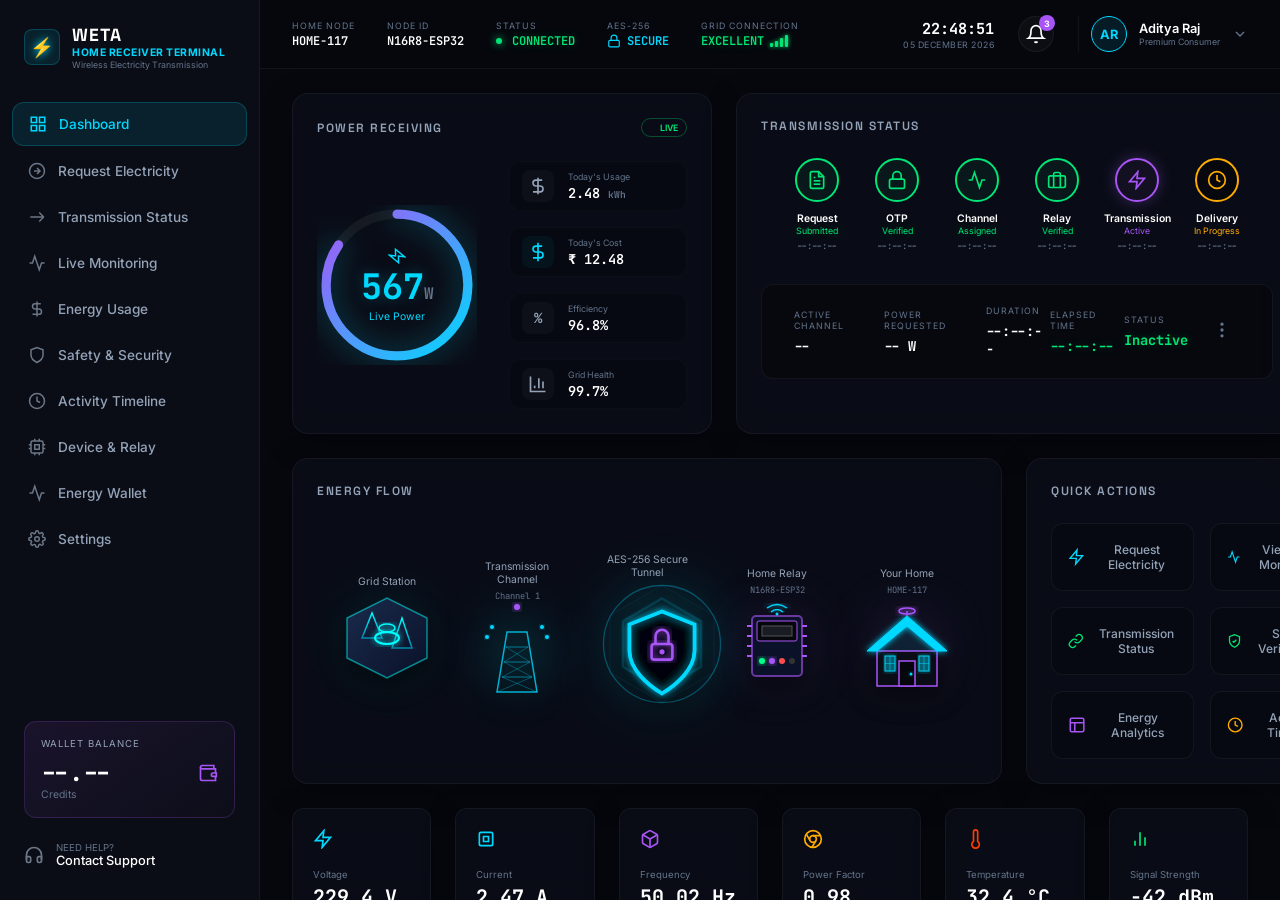
==== commit 43793a6f: "Integrated real-time backend functionality and refined premium UI" ====
--- a/Home/index.html
+++ b/Home/index.html
@@ -3,389 +3,674 @@
 <head>
   <meta charset="UTF-8"/>
   <meta name="viewport" content="width=device-width, initial-scale=1.0"/>
-  <meta name="description" content="WETA Home Receiver Terminal — Wireless Electricity Transmission Consumer Dashboard"/>
-  <title>WETA HOME RECEIVER — Wireless Power Terminal</title>
+  <title>WETA HOME RECEIVER TERMINAL</title>
   <link rel="preconnect" href="https://fonts.googleapis.com"/>
   <link rel="preconnect" href="https://fonts.gstatic.com" crossorigin/>
-  <link href="https://fonts.googleapis.com/css2?family=Inter:wght@300;400;500;600;700;800;900&family=JetBrains+Mono:wght@400;500;600;700&family=Space+Grotesk:wght@400;500;600;700&family=Orbitron:wght@400;500;600;700;800;900&display=swap" rel="stylesheet"/>
+  <link href="https://fonts.googleapis.com/css2?family=Inter:wght@400;500;600;700&family=Space+Grotesk:wght@500;600;700&family=Orbitron:wght@500;700&family=JetBrains+Mono:wght@400;500;700&display=swap" rel="stylesheet"/>
   <link rel="stylesheet" href="style.css"/>
 </head>
 <body>
-
-  <!-- ═══ BOOT SPLASH SCREEN ═══ -->
-  <div class="boot-splash" id="boot-splash">
-    <div class="boot-content">
-      <div class="boot-ring">
-        <svg viewBox="0 0 120 120">
-          <circle cx="60" cy="60" r="52" class="boot-ring__track"/>
-          <circle cx="60" cy="60" r="52" class="boot-ring__arc"/>
-        </svg>
-        <span class="boot-bolt">⚡</span>
-      </div>
-      <h2 class="boot-title">WETA HOME TERMINAL</h2>
-      <p class="boot-sub">Initializing Wireless Electricity Receiver Node B...</p>
-      <div class="boot-steps" id="boot-steps">
-        <div class="boot-step active" id="bs-1">▸ Loading cryptographic modules...</div>
-        <div class="boot-step" id="bs-2">▸ Establishing Socket.IO bridge...</div>
-        <div class="boot-step" id="bs-3">▸ Calibrating telemetry sensors...</div>
-        <div class="boot-step" id="bs-4">▸ System ready.</div>
-      </div>
-      <div class="boot-bar"><div class="boot-bar__fill" id="boot-fill"></div></div>
+  <div id="app">
+    <!-- LEFT SIDEBAR -->
+    <aside class="sidebar">
+      <div class="sidebar-brand">
+        <div class="brand-icon">⚡</div>
+        <div class="brand-text">
+          <h1>WETA</h1>
+          <h2>HOME RECEIVER TERMINAL</h2>
+          <p>Wireless Electricity Transmission</p>
+        </div>
+      </div>
+
+      <nav class="sidebar-nav">
+        <a href="#" class="nav-item active">
+          <svg viewBox="0 0 24 24" fill="none" stroke="currentColor" stroke-width="2"><rect x="3" y="3" width="7" height="7"></rect><rect x="14" y="3" width="7" height="7"></rect><rect x="14" y="14" width="7" height="7"></rect><rect x="3" y="14" width="7" height="7"></rect></svg>
+          Dashboard
+        </a>
+        <a href="#" class="nav-item">
+          <svg viewBox="0 0 24 24" fill="none" stroke="currentColor" stroke-width="2"><circle cx="12" cy="12" r="10"></circle><path d="M12 8l4 4-4 4M8 12h8"></path></svg>
+          Request Electricity
+        </a>
+        <a href="#" class="nav-item">
+          <svg viewBox="0 0 24 24" fill="none" stroke="currentColor" stroke-width="2"><path d="M21 12H3M21 12l-6-6M21 12l-6 6"></path></svg>
+          Transmission Status
+        </a>
+        <a href="#" class="nav-item">
+          <svg viewBox="0 0 24 24" fill="none" stroke="currentColor" stroke-width="2"><polyline points="22 12 18 12 15 21 9 3 6 12 2 12"></polyline></svg>
+          Live Monitoring
+        </a>
+        <a href="#" class="nav-item">
+          <svg viewBox="0 0 24 24" fill="none" stroke="currentColor" stroke-width="2"><path d="M12 2v20M17 5H9.5a3.5 3.5 0 0 0 0 7h5a3.5 3.5 0 0 1 0 7H6"></path></svg>
+          Energy Usage
+        </a>
+        <a href="#" class="nav-item">
+          <svg viewBox="0 0 24 24" fill="none" stroke="currentColor" stroke-width="2"><path d="M12 22s8-4 8-10V5l-8-3-8 3v7c0 6 8 10 8 10z"></path></svg>
+          Safety & Security
+        </a>
+        <a href="#" class="nav-item">
+          <svg viewBox="0 0 24 24" fill="none" stroke="currentColor" stroke-width="2"><circle cx="12" cy="12" r="10"></circle><polyline points="12 6 12 12 16 14"></polyline></svg>
+          Activity Timeline
+        </a>
+        <a href="#" class="nav-item">
+          <svg viewBox="0 0 24 24" fill="none" stroke="currentColor" stroke-width="2"><rect x="4" y="4" width="16" height="16" rx="2" ry="2"></rect><rect x="9" y="9" width="6" height="6"></rect><line x1="9" y1="1" x2="9" y2="4"></line><line x1="15" y1="1" x2="15" y2="4"></line><line x1="9" y1="20" x2="9" y2="23"></line><line x1="15" y1="20" x2="15" y2="23"></line><line x1="20" y1="9" x2="23" y2="9"></line><line x1="20" y1="14" x2="23" y2="14"></line><line x1="1" y1="9" x2="4" y2="9"></line><line x1="1" y1="14" x2="4" y2="14"></line></svg>
+          Device & Relay
+        </a>
+        <a href="#" class="nav-item">
+          <svg viewBox="0 0 24 24" fill="none" stroke="currentColor" stroke-width="2"><path d="M22 12h-4l-3 9L9 3l-3 9H2"></path></svg>
+          Energy Wallet
+        </a>
+        <a href="#" class="nav-item">
+          <svg viewBox="0 0 24 24" fill="none" stroke="currentColor" stroke-width="2"><circle cx="12" cy="12" r="3"></circle><path d="M19.4 15a1.65 1.65 0 0 0 .33 1.82l.06.06a2 2 0 0 1-2.83 2.83l-.06-.06a1.65 1.65 0 0 0-1.82-.33 1.65 1.65 0 0 0-1 1.51V21a2 2 0 0 1-4 0v-.09A1.65 1.65 0 0 0 9 19.4a1.65 1.65 0 0 0-1.82.33l-.06.06a2 2 0 0 1-2.83-2.83l.06-.06A1.65 1.65 0 0 0 4.68 15a1.65 1.65 0 0 0-1.51-1H3a2 2 0 0 1 0-4h.09A1.65 1.65 0 0 0 4.6 9a1.65 1.65 0 0 0-.33-1.82l-.06-.06a2 2 0 0 1 2.83-2.83l.06.06A1.65 1.65 0 0 0 9 4.68a1.65 1.65 0 0 0 1-1.51V3a2 2 0 0 1 4 0v.09a1.65 1.65 0 0 0 1 1.51 1.65 1.65 0 0 0 1.82-.33l.06-.06a2 2 0 0 1 2.83 2.83l-.06.06A1.65 1.65 0 0 0 19.4 9a1.65 1.65 0 0 0 1.51 1H21a2 2 0 0 1 0 4h-.09a1.65 1.65 0 0 0-1.51 1z"></path></svg>
+          Settings
+        </a>
+      </nav>
+
+      <div class="sidebar-bottom">
+        <div class="wallet-card">
+          <div class="wallet-header">
+            <span>WALLET BALANCE</span>
+          </div>
+          <div class="wallet-amount">
+            <span id="sidebar-wallet-bal">--.--</span>
+            <svg viewBox="0 0 24 24" fill="none" stroke="currentColor" stroke-width="2"><path d="M21 12V7H5a2 2 0 0 1 0-4h14v4"></path><path d="M3 5v14a2 2 0 0 0 2 2h16v-5"></path><path d="M18 12a2 2 0 0 0 0 4h4v-4Z"></path></svg>
+          </div>
+          <div class="wallet-unit">Credits</div>
+        </div>
+
+        <a href="#" class="support-link">
+          <svg viewBox="0 0 24 24" fill="none" stroke="currentColor" stroke-width="2"><path d="M3 18v-6a9 9 0 0 1 18 0v6"></path><path d="M21 19a2 2 0 0 1-2 2h-1a2 2 0 0 1-2-2v-3a2 2 0 0 1 2-2h3zM3 19a2 2 0 0 0 2 2h1a2 2 0 0 0 2-2v-3a2 2 0 0 0-2-2H3z"></path></svg>
+          <div class="support-text">
+            <span>NEED HELP?</span>
+            <strong>Contact Support</strong>
+          </div>
+        </a>
+      </div>
+    </aside>
+
+    <!-- MAIN CONTENT -->
+    <main class="main-content">
+      <!-- TOPBAR -->
+      <header class="topbar">
+        <div class="topbar-status">
+          <div class="status-item">
+            <span class="label">HOME NODE</span>
+            <strong class="value text-white">HOME-117</strong>
+          </div>
+          <div class="status-item">
+            <span class="label">NODE ID</span>
+            <strong class="value text-white">N16R8-ESP32</strong>
+          </div>
+          <div class="status-item">
+            <span class="label">STATUS</span>
+            <strong class="value text-green"><span class="dot green"></span> CONNECTED</strong>
+          </div>
+          <div class="status-item">
+            <span class="label">AES-256</span>
+            <strong class="value text-cyan"><svg width="12" height="12" viewBox="0 0 24 24" fill="none" stroke="currentColor" stroke-width="2"><rect x="3" y="11" width="18" height="11" rx="2" ry="2"></rect><path d="M7 11V7a5 5 0 0 1 10 0v4"></path></svg> SECURE</strong>
+          </div>
+          <div class="status-item">
+            <span class="label">GRID CONNECTION</span>
+            <strong class="value text-green">EXCELLENT <span class="bars"><span class="bar on"></span><span class="bar on"></span><span class="bar on"></span><span class="bar on"></span></span></strong>
+          </div>
+        </div>
+
+        <div class="topbar-user">
+          <div class="clock">
+            <strong class="time" id="clock-time">17:54:32</strong>
+            <span class="date" id="clock-date">07 JUNE 2026</span>
+          </div>
+          <div class="notifications">
+            <svg viewBox="0 0 24 24" fill="none" stroke="currentColor" stroke-width="2"><path d="M18 8A6 6 0 0 0 6 8c0 7-3 9-3 9h18s-3-2-3-9"></path><path d="M13.73 21a2 2 0 0 1-3.46 0"></path></svg>
+            <span class="badge">3</span>
+          </div>
+          <div class="profile">
+            <div class="avatar">AR</div>
+            <div class="profile-info">
+              <strong class="name">Aditya Raj</strong>
+              <span class="role">Premium Consumer</span>
+            </div>
+            <svg class="chevron" viewBox="0 0 24 24" fill="none" stroke="currentColor" stroke-width="2"><polyline points="6 9 12 15 18 9"></polyline></svg>
+          </div>
+        </div>
+      </header>
+
+      
+      
+      <!-- DASHBOARD AREA -->
+      <div id="view-dashboard" class="dashboard-scroll view active">
+        <div class="grid-container">
+          
+          <!-- ROW 1 -->
+          <div class="row row-1">
+            <!-- POWER RECEIVING -->
+            <div class="card power-receiving">
+              <div class="card-header">
+                <h2>POWER RECEIVING</h2>
+                <div class="live-badge"><span class="dot"></span> LIVE</div>
+              </div>
+              <div class="power-content">
+                <div class="power-gauge">
+                  <svg viewBox="0 0 140 140">
+                    <defs>
+                      <linearGradient id="power-grad" x1="0%" y1="100%" x2="100%" y2="0%">
+                        <stop offset="0%" stop-color="#00D9FF" />
+                        <stop offset="100%" stop-color="#A855F7" />
+                      </linearGradient>
+                    </defs>
+                    <circle class="bg" cx="70" cy="70" r="62"></circle>
+                    <circle class="progress" cx="70" cy="70" r="62" stroke="url(#power-grad)"></circle>
+                  </svg>
+                  <div class="gauge-center">
+                    <svg class="bolt" viewBox="0 0 24 24" fill="none" stroke="currentColor" stroke-width="2"><polygon points="13 2 3 14 12 14 11 22 21 10 12 10 13 2"></polygon></svg>
+                    <div class="value">567<span>W</span></div>
+                    <div class="label">Live Power</div>
+                  </div>
+                </div>
+                
+                <div class="power-stats">
+                  <div class="stat-item">
+                    <div class="icon">
+                      <svg viewBox="0 0 24 24" fill="none" stroke="currentColor" stroke-width="2"><path d="M12 2v20M17 5H9.5a3.5 3.5 0 0 0 0 7h5a3.5 3.5 0 0 1 0 7H6"></path></svg>
+                    </div>
+                    <div class="stat-info">
+                      <span class="stat-label">Today's Usage</span>
+                      <strong class="stat-value">2.48 <span>kWh</span></strong>
+                    </div>
+                  </div>
+                  <div class="stat-item">
+                    <div class="icon cyan">
+                      <svg viewBox="0 0 24 24" fill="none" stroke="currentColor" stroke-width="2"><line x1="12" y1="1" x2="12" y2="23"></line><path d="M17 5H9.5a3.5 3.5 0 0 0 0 7h5a3.5 3.5 0 0 1 0 7H6"></path></svg>
+                    </div>
+                    <div class="stat-info">
+                      <span class="stat-label">Today's Cost</span>
+                      <strong class="stat-value">₹ 12.48</strong>
+                    </div>
+                  </div>
+                  <div class="stat-item">
+                    <div class="icon text-cyan">
+                      <strong style="font-family: var(--font-mono); font-size: 14px;">%</strong>
+                    </div>
+                    <div class="stat-info">
+                      <span class="stat-label">Efficiency</span>
+                      <strong class="stat-value">96.8%</strong>
+                    </div>
+                  </div>
+                  <div class="stat-item">
+                    <div class="icon text-cyan">
+                      <svg viewBox="0 0 24 24" fill="none" stroke="currentColor" stroke-width="2"><path d="M3 3v18h18"/><path d="M18 17V9"/><path d="M13 17V5"/><path d="M8 17v-3"/></svg>
+                    </div>
+                    <div class="stat-info">
+                      <span class="stat-label">Grid Health</span>
+                      <strong class="stat-value">99.7%</strong>
+                    </div>
+                  </div>
+                </div>
+              </div>
+            </div>
+            
+            <!-- TRANSMISSION STATUS -->
+            <div class="card transmission-status">
+              <div class="card-header">
+                <h2>TRANSMISSION STATUS</h2>
+              </div>
+              <div class="transmission-workflow">
+                <div class="step complete">
+                  <div class="icon-wrap"><svg viewBox="0 0 24 24" fill="none" stroke="currentColor" stroke-width="2"><path d="M14 2H6a2 2 0 0 0-2 2v16a2 2 0 0 0 2 2h12a2 2 0 0 0 2-2V8z"></path><polyline points="14 2 14 8 20 8"></polyline><line x1="16" y1="13" x2="8" y2="13"></line><line x1="16" y1="17" x2="8" y2="17"></line><polyline points="10 9 9 9 8 9"></polyline></svg></div>
+                  <strong class="name">Request</strong>
+                  <span class="status text-green">Submitted</span>
+                  <span class="time" id="tx-time-request">--:--:--</span>
+                </div>
+                <div class="line active"></div>
+                <div class="step complete">
+                  <div class="icon-wrap"><svg viewBox="0 0 24 24" fill="none" stroke="currentColor" stroke-width="2"><rect x="3" y="11" width="18" height="11" rx="2" ry="2"></rect><path d="M7 11V7a5 5 0 0 1 10 0v4"></path></svg></div>
+                  <strong class="name">OTP</strong>
+                  <span class="status text-green">Verified</span>
+                  <span class="time" id="tx-time-otp">--:--:--</span>
+                </div>
+                <div class="line active"></div>
+                <div class="step complete">
+                  <div class="icon-wrap"><svg viewBox="0 0 24 24" fill="none" stroke="currentColor" stroke-width="2"><path d="M22 12h-4l-3 9L9 3l-3 9H2"></path></svg></div>
+                  <strong class="name">Channel</strong>
+                  <span class="status text-green">Assigned</span>
+                  <span class="time" id="tx-time-channel">--:--:--</span>
+                </div>
+                <div class="line active"></div>
+                <div class="step complete">
+                  <div class="icon-wrap"><svg viewBox="0 0 24 24" fill="none" stroke="currentColor" stroke-width="2"><rect x="2" y="7" width="20" height="14" rx="2" ry="2"></rect><path d="M16 21V5a2 2 0 0 0-2-2h-4a2 2 0 0 0-2 2v16"></path></svg></div>
+                  <strong class="name">Relay</strong>
+                  <span class="status text-green">Verified</span>
+                  <span class="time" id="tx-time-relay">--:--:--</span>
+                </div>
+                <div class="line active purple"></div>
+                <div class="step active pulse">
+                  <div class="icon-wrap glow-purple"><svg viewBox="0 0 24 24" fill="none" stroke="currentColor" stroke-width="2"><polygon points="13 2 3 14 12 14 11 22 21 10 12 10 13 2"></polygon></svg></div>
+                  <strong class="name">Transmission</strong>
+                  <span class="status text-purple">Active</span>
+                  <span class="time" id="tx-time-active">--:--:--</span>
+                </div>
+                <div class="line dashed"></div>
+                <div class="step pending">
+                  <div class="icon-wrap"><svg viewBox="0 0 24 24" fill="none" stroke="currentColor" stroke-width="2"><circle cx="12" cy="12" r="10"></circle><polyline points="12 6 12 12 16 14"></polyline></svg></div>
+                  <strong class="name">Delivery</strong>
+                  <span class="status text-amber">In Progress</span>
+                  <span class="time" id="tx-time-delivery">--:--:--</span>
+                </div>
+              </div>
+              <div class="transmission-details">
+                <div class="detail-box">
+                  <span class="label">ACTIVE CHANNEL</span>
+                  <strong class="value" id="tx-channel">--</strong>
+                </div>
+                <div class="detail-box">
+                  <span class="label">POWER REQUESTED</span>
+                  <strong class="value" id="tx-power-req">-- W</strong>
+                </div>
+                <div class="detail-box">
+                  <span class="label">DURATION</span>
+                  <strong class="value" id="tx-duration">--:--:--</strong>
+                </div>
+                <div class="detail-box">
+                  <span class="label">ELAPSED TIME</span>
+                  <strong class="value text-green" id="tx-elapsed">--:--:--</strong>
+                </div>
+                <div class="detail-box">
+                  <span class="label">STATUS</span>
+                  <strong class="value text-green" id="tx-status">Inactive <span class="dot red"></span></strong>
+                </div>
+                <div class="menu-dots"><svg viewBox="0 0 24 24" fill="none" stroke="currentColor" stroke-width="2"><circle cx="12" cy="12" r="1"></circle><circle cx="12" cy="5" r="1"></circle><circle cx="12" cy="19" r="1"></circle></svg></div>
+              </div>
+            </div>
+          </div>
+
+          <!-- ROW 2 -->
+          <div class="row row-2">
+            <!-- ENERGY FLOW -->
+            <div class="card energy-flow">
+              <div class="card-header">
+                <h2>ENERGY FLOW</h2>
+              </div>
+              <div class="flow-diagram">
+                <!-- 1. Grid Station -->
+                <div class="flow-node">
+                  <span class="node-label">Grid Station</span>
+                  <div class="custom-icon-wrapper cyan-glow">
+                    <svg viewBox="0 0 100 100" class="premium-svg">
+                      <defs>
+                        <linearGradient id="gridGrad" x1="0%" y1="0%" x2="100%" y2="100%">
+                          <stop offset="0%" stop-color="#1A2B4C"/>
+                          <stop offset="100%" stop-color="#0A1128"/>
+                        </linearGradient>
+                        <linearGradient id="cyanNeon" x1="0%" y1="0%" x2="0%" y2="100%">
+                          <stop offset="0%" stop-color="#00FFFF"/>
+                          <stop offset="100%" stop-color="#0088AA"/>
+                        </linearGradient>
+                        <filter id="cyanGlow" x="-20%" y="-20%" width="140%" height="140%">
+                          <feGaussianBlur stdDeviation="3" result="blur" />
+                          <feComposite in="SourceGraphic" in2="blur" operator="over" />
+                        </filter>
+                      </defs>
+                      <polygon points="10,70 50,90 90,70 90,30 50,10 10,30" fill="url(#gridGrad)" stroke="#00FFFF" stroke-width="1.5" stroke-opacity="0.5"/>
+                      <path d="M25,50 L35,25 L45,50 Z" fill="url(#gridGrad)" stroke="url(#cyanNeon)" stroke-width="1.5"/>
+                      <path d="M55,60 L65,30 L75,60 Z" fill="url(#gridGrad)" stroke="url(#cyanNeon)" stroke-width="1.5"/>
+                      <ellipse cx="50" cy="50" rx="12" ry="6" fill="none" stroke="#00FFFF" stroke-width="2" filter="url(#cyanGlow)"/>
+                      <ellipse cx="50" cy="40" rx="8" ry="4" fill="none" stroke="#00FFFF" stroke-width="1.5" filter="url(#cyanGlow)"/>
+                      <line x1="50" y1="20" x2="50" y2="40" stroke="#00FFFF" stroke-width="2" filter="url(#cyanGlow)"/>
+                    </svg>
+                  </div>
+                </div>
+
+                <div class="flow-link dashed-cyan animated-link"></div>
+
+                <!-- 2. Transmission Channel -->
+                <div class="flow-node">
+                  <span class="node-label">Transmission Channel<br><small>Channel 1</small></span>
+                  <div class="custom-icon-wrapper cyan-glow">
+                    <svg viewBox="0 0 100 100" class="premium-svg">
+                      <defs>
+                        <filter id="purpleGlow" x="-20%" y="-20%" width="140%" height="140%">
+                          <feGaussianBlur stdDeviation="3" result="blur" />
+                          <feComposite in="SourceGraphic" in2="blur" operator="over" />
+                        </filter>
+                      </defs>
+                      <polygon points="30,90 70,90 60,30 40,30" fill="none" stroke="#00D9FF" stroke-width="1.5" stroke-opacity="0.8"/>
+                      <line x1="35" y1="75" x2="65" y2="75" stroke="#00D9FF" stroke-width="1" stroke-opacity="0.5"/>
+                      <line x1="37" y1="60" x2="63" y2="60" stroke="#00D9FF" stroke-width="1" stroke-opacity="0.5"/>
+                      <line x1="39" y1="45" x2="61" y2="45" stroke="#00D9FF" stroke-width="1" stroke-opacity="0.5"/>
+                      <line x1="30" y1="90" x2="65" y2="75" stroke="#00D9FF" stroke-width="1" stroke-opacity="0.3"/>
+                      <line x1="70" y1="90" x2="35" y2="75" stroke="#00D9FF" stroke-width="1" stroke-opacity="0.3"/>
+                      <line x1="35" y1="75" x2="63" y2="60" stroke="#00D9FF" stroke-width="1" stroke-opacity="0.3"/>
+                      <line x1="65" y1="75" x2="37" y2="60" stroke="#00D9FF" stroke-width="1" stroke-opacity="0.3"/>
+                      <line x1="37" y1="60" x2="61" y2="45" stroke="#00D9FF" stroke-width="1" stroke-opacity="0.3"/>
+                      <line x1="63" y1="60" x2="39" y2="45" stroke="#00D9FF" stroke-width="1" stroke-opacity="0.3"/>
+                      <line x1="20" y1="30" x2="80" y2="30" stroke="#A855F7" stroke-width="2" filter="url(#purpleGlow)"/>
+                      <line x1="25" y1="20" x2="75" y2="20" stroke="#A855F7" stroke-width="2" filter="url(#purpleGlow)"/>
+                      <circle cx="20" cy="35" r="2" fill="#00D9FF" filter="url(#cyanGlow)"/>
+                      <circle cx="80" cy="35" r="2" fill="#00D9FF" filter="url(#cyanGlow)"/>
+                      <circle cx="25" cy="25" r="2" fill="#00D9FF" filter="url(#cyanGlow)"/>
+                      <circle cx="75" cy="25" r="2" fill="#00D9FF" filter="url(#cyanGlow)"/>
+                      <line x1="50" y1="30" x2="50" y2="5" stroke="#00D9FF" stroke-width="2" filter="url(#cyanGlow)"/>
+                      <circle cx="50" cy="5" r="3" fill="#A855F7" filter="url(#purpleGlow)"/>
+                    </svg>
+                  </div>
+                </div>
+
+                <div class="flow-link solid-cyan animated-link-solid"></div>
+
+                <!-- 3. AES-256 Tunnel -->
+                <div class="flow-node center-shield">
+                  <span class="node-label">AES-256 Secure Tunnel</span>
+                  <div class="custom-icon-wrapper tunnel-glow">
+                    <svg viewBox="0 0 100 100" class="premium-svg">
+                      <defs>
+                        <radialGradient id="shieldGrad" cx="50%" cy="50%" r="50%">
+                          <stop offset="0%" stop-color="rgba(0, 217, 255, 0.2)"/>
+                          <stop offset="100%" stop-color="rgba(0, 0, 0, 0)"/>
+                        </radialGradient>
+                      </defs>
+                      <circle cx="50" cy="50" r="45" fill="url(#shieldGrad)" stroke="rgba(0, 217, 255, 0.3)" stroke-width="1"/>
+                      <polygon points="50,15 80,32.5 80,67.5 50,85 20,67.5 20,32.5" fill="none" stroke="rgba(0, 217, 255, 0.15)" stroke-width="2"/>
+                      <polygon points="50,5 90,28 90,72 50,95 10,72 10,28" fill="none" stroke="rgba(0, 217, 255, 0.05)" stroke-width="1"/>
+                      <path d="M50,25 L75,35 L75,55 C75,70 60,82 50,88 C40,82 25,70 25,55 L25,35 Z" fill="rgba(6, 8, 14, 0.8)" stroke="#00D9FF" stroke-width="3" filter="url(#cyanGlow)"/>
+                      <rect x="42" y="50" width="16" height="12" rx="2" fill="none" stroke="#A855F7" stroke-width="2" filter="url(#purpleGlow)"/>
+                      <path d="M45,50 V44 A5,5 0 0,1 55,44 V50" fill="none" stroke="#A855F7" stroke-width="2" filter="url(#purpleGlow)"/>
+                      <circle cx="50" cy="56" r="2" fill="#A855F7"/>
+                    </svg>
+                  </div>
+                </div>
+
+                <div class="flow-link solid-purple animated-link-solid-purple"></div>
+
+                <!-- 4. Home Relay -->
+                <div class="flow-node">
+                  <span class="node-label">Home Relay<br><small>N16R8-ESP32</small></span>
+                  <div class="custom-icon-wrapper purple-glow">
+                    <svg viewBox="0 0 100 100" class="premium-svg">
+                      <rect x="25" y="20" width="50" height="60" rx="4" fill="#0A1128" stroke="#A855F7" stroke-width="2" stroke-opacity="0.6"/>
+                      <rect x="30" y="25" width="40" height="20" rx="2" fill="#05070D" stroke="#A855F7" stroke-width="1"/>
+                      <rect x="35" y="30" width="30" height="10" fill="#1A1C23" stroke="#555" stroke-width="1"/>
+                      <circle cx="35" cy="65" r="3" fill="#00FF88" filter="url(#cyanGlow)"/>
+                      <circle cx="45" cy="65" r="3" fill="#A855F7" filter="url(#purpleGlow)"/>
+                      <circle cx="55" cy="65" r="3" fill="#FF4D4D"/>
+                      <circle cx="65" cy="65" r="3" fill="#333"/>
+                      <line x1="20" y1="30" x2="25" y2="30" stroke="#A855F7" stroke-width="2"/>
+                      <line x1="20" y1="40" x2="25" y2="40" stroke="#A855F7" stroke-width="2"/>
+                      <line x1="20" y1="50" x2="25" y2="50" stroke="#A855F7" stroke-width="2"/>
+                      <line x1="20" y1="60" x2="25" y2="60" stroke="#A855F7" stroke-width="2"/>
+                      <line x1="75" y1="30" x2="80" y2="30" stroke="#A855F7" stroke-width="2"/>
+                      <line x1="75" y1="40" x2="80" y2="40" stroke="#A855F7" stroke-width="2"/>
+                      <line x1="75" y1="50" x2="80" y2="50" stroke="#A855F7" stroke-width="2"/>
+                      <line x1="75" y1="60" x2="80" y2="60" stroke="#A855F7" stroke-width="2"/>
+                      <path d="M40,12 Q50,5 60,12" fill="none" stroke="#00D9FF" stroke-width="1.5" filter="url(#cyanGlow)"/>
+                      <path d="M44,16 Q50,11 56,16" fill="none" stroke="#00D9FF" stroke-width="1.5" filter="url(#cyanGlow)"/>
+                      <circle cx="50" cy="18" r="1.5" fill="#00D9FF"/>
+                    </svg>
+                  </div>
+                </div>
+
+                <div class="flow-link dashed-purple animated-link-purple"></div>
+
+                <!-- 5. Your Home -->
+                <div class="flow-node">
+                  <span class="node-label">Your Home<br><small>HOME-117</small></span>
+                  <div class="custom-icon-wrapper purple-glow">
+                    <svg viewBox="0 0 100 100" class="premium-svg">
+                      <polygon points="20,55 80,55 80,90 20,90" fill="#0A0D15" stroke="#A855F7" stroke-width="1.5"/>
+                      <polygon points="10,55 50,20 90,55 80,55 50,30 20,55" fill="#00D9FF" stroke="#00D9FF" stroke-width="1" filter="url(#cyanGlow)"/>
+                      <polygon points="20,55 50,30 80,55" fill="rgba(0, 217, 255, 0.1)"/>
+                      <rect x="42" y="65" width="16" height="25" fill="#05070D" stroke="#A855F7" stroke-width="1.5"/>
+                      <circle cx="54" cy="78" r="1.5" fill="#00D9FF" filter="url(#cyanGlow)"/>
+                      <rect x="28" y="60" width="10" height="15" fill="rgba(0, 217, 255, 0.2)" stroke="#00D9FF" stroke-width="1" filter="url(#cyanGlow)"/>
+                      <line x1="33" y1="60" x2="33" y2="75" stroke="#00D9FF" stroke-width="0.5"/>
+                      <line x1="28" y1="67.5" x2="38" y2="67.5" stroke="#00D9FF" stroke-width="0.5"/>
+                      <rect x="62" y="60" width="10" height="15" fill="rgba(0, 217, 255, 0.2)" stroke="#00D9FF" stroke-width="1" filter="url(#cyanGlow)"/>
+                      <line x1="67" y1="60" x2="67" y2="75" stroke="#00D9FF" stroke-width="0.5"/>
+                      <line x1="62" y1="67.5" x2="72" y2="67.5" stroke="#00D9FF" stroke-width="0.5"/>
+                      <ellipse cx="50" cy="15" rx="8" ry="3" fill="none" stroke="#A855F7" stroke-width="1.5" filter="url(#purpleGlow)"/>
+                      <line x1="50" y1="15" x2="50" y2="20" stroke="#A855F7" stroke-width="1.5"/>
+                    </svg>
+                  </div>
+                </div>
+              </div>
+            </div>
+            
+            <!-- QUICK ACTIONS -->
+            <div class="card quick-actions">
+              <div class="card-header">
+                <h2>QUICK ACTIONS</h2>
+              </div>
+              <div class="actions-grid">
+                <button class="action-btn">
+                  <svg class="text-cyan" viewBox="0 0 24 24" fill="none" stroke="currentColor" stroke-width="2"><polygon points="13 2 3 14 12 14 11 22 21 10 12 10 13 2"></polygon></svg>
+                  Request Electricity
+                </button>
+                <button class="action-btn">
+                  <svg class="text-cyan" viewBox="0 0 24 24" fill="none" stroke="currentColor" stroke-width="2"><polyline points="22 12 18 12 15 21 9 3 6 12 2 12"></polyline></svg>
+                  View Live Monitoring
+                </button>
+                <button class="action-btn">
+                  <svg class="text-green" viewBox="0 0 24 24" fill="none" stroke="currentColor" stroke-width="2"><path d="M10 13a5 5 0 0 0 7.54.54l3-3a5 5 0 0 0-7.07-7.07l-1.72 1.71"></path><path d="M14 11a5 5 0 0 0-7.54-.54l-3 3a5 5 0 0 0 7.07 7.07l1.71-1.71"></path></svg>
+                  Transmission Status
+                </button>
+                <button class="action-btn">
+                  <svg class="text-green" viewBox="0 0 24 24" fill="none" stroke="currentColor" stroke-width="2"><path d="M12 22s8-4 8-10V5l-8-3-8 3v7c0 6 8 10 8 10z"></path><polyline points="9 12 11 14 15 10"></polyline></svg>
+                  Safety Verification
+                </button>
+                <button class="action-btn">
+                  <svg class="text-purple" viewBox="0 0 24 24" fill="none" stroke="currentColor" stroke-width="2"><rect x="3" y="3" width="18" height="18" rx="2" ry="2"></rect><line x1="3" y1="9" x2="21" y2="9"></line><line x1="9" y1="21" x2="9" y2="9"></line></svg>
+                  Energy Analytics
+                </button>
+                <button class="action-btn">
+                  <svg class="text-amber" viewBox="0 0 24 24" fill="none" stroke="currentColor" stroke-width="2"><circle cx="12" cy="12" r="10"></circle><polyline points="12 6 12 12 16 14"></polyline></svg>
+                  Activity Timeline
+                </button>
+              </div>
+            </div>
+          </div>
+
+          <!-- ROW 3 LIVE METRICS -->
+          <div class="metrics-row">
+            <div class="metric-card">
+              <div class="mc-icon text-cyan"><svg viewBox="0 0 24 24" fill="none" stroke="currentColor" stroke-width="2"><polygon points="13 2 3 14 12 14 11 22 21 10 12 10 13 2"></polygon></svg></div>
+              <div class="mc-info">
+                <span class="label">Voltage</span>
+                <strong class="value">229.4 V</strong>
+              </div>
+              <div class="mc-wave wave-cyan"></div>
+            </div>
+            <div class="metric-card">
+              <div class="mc-icon text-cyan"><svg viewBox="0 0 24 24" fill="none" stroke="currentColor" stroke-width="2"><rect x="4" y="4" width="16" height="16" rx="2" ry="2"></rect><path d="M9 9h6v6H9z"></path></svg></div>
+              <div class="mc-info">
+                <span class="label">Current</span>
+                <strong class="value">2.47 A</strong>
+              </div>
+              <div class="mc-wave wave-cyan"></div>
+            </div>
+            <div class="metric-card">
+              <div class="mc-icon text-purple"><svg viewBox="0 0 24 24" fill="none" stroke="currentColor" stroke-width="2"><path d="M21 16V8a2 2 0 0 0-1-1.73l-7-4a2 2 0 0 0-2 0l-7 4A2 2 0 0 0 3 8v8a2 2 0 0 0 1 1.73l7 4a2 2 0 0 0 2 0l7-4A2 2 0 0 0 21 16z"></path><polyline points="3.27 6.96 12 12.01 20.73 6.96"></polyline><line x1="12" y1="22.08" x2="12" y2="12"></line></svg></div>
+              <div class="mc-info">
+                <span class="label">Frequency</span>
+                <strong class="value">50.02 Hz</strong>
+              </div>
+              <div class="mc-wave wave-purple"></div>
+            </div>
+            <div class="metric-card">
+              <div class="mc-icon text-amber"><svg viewBox="0 0 24 24" fill="none" stroke="currentColor" stroke-width="2"><circle cx="12" cy="12" r="10"></circle><circle cx="12" cy="12" r="4"></circle><line x1="21.17" y1="8" x2="12" y2="8"></line><line x1="3.95" y1="6.06" x2="8.54" y2="14"></line><line x1="10.88" y1="21.94" x2="15.46" y2="14"></line></svg></div>
+              <div class="mc-info">
+                <span class="label">Power Factor</span>
+                <strong class="value">0.98</strong>
+              </div>
+              <div class="mc-wave wave-amber"></div>
+            </div>
+            <div class="metric-card">
+              <div class="mc-icon text-red"><svg viewBox="0 0 24 24" fill="none" stroke="currentColor" stroke-width="2"><path d="M14 14.76V3.5a2.5 2.5 0 0 0-5 0v11.26a4.5 4.5 0 1 0 5 0z"></path></svg></div>
+              <div class="mc-info">
+                <span class="label">Temperature</span>
+                <strong class="value">32.4 °C</strong>
+              </div>
+              <div class="mc-wave wave-red"></div>
+            </div>
+            <div class="metric-card">
+              <div class="mc-icon text-green"><svg viewBox="0 0 24 24" fill="none" stroke="currentColor" stroke-width="2"><path d="M18 20V10M12 20V4M6 20v-6"></path></svg></div>
+              <div class="mc-info">
+                <span class="label">Signal Strength</span>
+                <strong class="value">-42 dBm</strong>
+              </div>
+              <div class="mc-wave wave-green"></div>
+          
+        </div>
+      </div>
+
+
+      <!-- SAFETY & SECURITY VIEW -->
+      <div id="view-safety" class="dashboard-scroll view" style="display: none;">
+        <div class="grid-container">
+           <div class="card">
+             <div class="card-header"><h2>SAFETY & SECURITY</h2></div>
+             <div id="safety-content" style="padding: 24px; color: var(--text-muted);">
+                <div style="margin-bottom:20px;">
+                    <span style="display:block;margin-bottom:5px;">AES-256 Encryption:</span>
+                    <strong class="text-cyan">ACTIVE & VERIFIED</strong>
+                </div>
+                <div style="margin-bottom:20px;">
+                    <span style="display:block;margin-bottom:5px;">Relay Protection State:</span>
+                    <strong class="text-green">ENGAGED</strong>
+                </div>
+                <div style="margin-bottom:20px;">
+                    <span style="display:block;margin-bottom:5px;">Voltage Safety Interlock:</span>
+                    <strong class="text-green" id="safe-volt">NORMAL</strong>
+                </div>
+             </div>
+           </div>
+        </div>
+      </div>
+
+      <!-- DEVICE & RELAY VIEW -->
+      <div id="view-device" class="dashboard-scroll view" style="display: none;">
+        <div class="grid-container">
+           <div class="card">
+             <div class="card-header"><h2>DEVICE & RELAY DIAGNOSTICS</h2></div>
+             <div id="device-content" style="padding: 24px; color: var(--text-muted);">
+                <div style="margin-bottom:20px;">
+                    <span style="display:block;margin-bottom:5px;">ESP32 Core Temperature:</span>
+                    <strong class="text-cyan" id="dev-temp">42°C</strong>
+                </div>
+                <div style="margin-bottom:20px;">
+                    <span style="display:block;margin-bottom:5px;">Relay Activation Count:</span>
+                    <strong class="text-cyan">1,204 Cycles</strong>
+                </div>
+                <div style="margin-bottom:20px;">
+                    <span style="display:block;margin-bottom:5px;">Firmware Version:</span>
+                    <strong class="text-cyan">WETA-OS v3.2.1</strong>
+                </div>
+             </div>
+           </div>
+        </div>
+      </div>
+
+      <!-- WALLET VIEW -->
+      <div id="view-wallet" class="dashboard-scroll view" style="display: none;">
+        <div class="grid-container">
+           <div class="card">
+             <div class="card-header"><h2>ENERGY WALLET</h2></div>
+             <div id="wallet-content" style="padding: 24px;"></div>
+           </div>
+        </div>
+      </div>
+
+      <!-- TIMELINE VIEW -->
+      <div id="view-timeline" class="dashboard-scroll view" style="display: none;">
+        <div class="grid-container">
+           <div class="card">
+             <div class="card-header"><h2>ACTIVITY TIMELINE</h2></div>
+             <div id="timeline-content" style="padding: 24px; color: var(--text-muted); font-family: var(--font-mono);"></div>
+           </div>
+        </div>
+      </div>
+
+      <!-- USAGE VIEW -->
+      <div id="view-usage" class="dashboard-scroll view" style="display: none;">
+        <div class="grid-container">
+           <div class="card">
+             <div class="card-header"><h2>ENERGY USAGE</h2></div>
+             <div id="usage-content" style="padding: 24px; color: var(--text-muted); font-family: var(--font-mono);"></div>
+           </div>
+        </div>
+      </div>
+
+      <!-- SETTINGS VIEW -->
+      <div id="view-settings" class="dashboard-scroll view" style="display: none;">
+        <div class="grid-container">
+           <div class="card">
+             <div class="card-header"><h2>SYSTEM SETTINGS</h2></div>
+             <div id="settings-content" style="padding: 24px;">
+               <label style="color:var(--text-muted);">Voltage Limit (V) <input type="number" id="cfg-v" value="240" style="background:var(--bg-color); color:var(--text); border:1px solid var(--panel-border); padding:8px; margin-left:10px;"/></label><br><br>
+               <label style="color:var(--text-muted);">Current Limit (A) <input type="number" id="cfg-a" value="15" style="background:var(--bg-color); color:var(--text); border:1px solid var(--panel-border); padding:8px; margin-left:10px;"/></label><br><br>
+               <button id="btn-save-cfg" class="action-btn">Save Settings</button>
+             </div>
+           </div>
+        </div>
+      </div>
+
+      <!-- BOTTOM SYSTEM FOOTER -->
+      <footer class="system-footer">
+        <div class="sys-item">
+          <svg class="text-green icon" viewBox="0 0 24 24" fill="none" stroke="currentColor" stroke-width="2"><path d="M12 22s8-4 8-10V5l-8-3-8 3v7c0 6 8 10 8 10z"></path><polyline points="9 12 11 14 15 10"></polyline></svg>
+          <div class="sys-text">
+            <span class="label">SAFETY STATUS</span>
+            <strong class="value text-green">SAFE</strong>
+          </div>
+        </div>
+        <div class="sys-item">
+          <svg class="text-green icon" viewBox="0 0 24 24" fill="none" stroke="currentColor" stroke-width="2"><rect x="3" y="11" width="18" height="11" rx="2" ry="2"></rect><path d="M7 11V7a5 5 0 0 1 10 0v4"></path></svg>
+          <div class="sys-text">
+            <span class="label">RELAY STATUS</span>
+            <strong class="value text-green">CLOSED</strong>
+          </div>
+        </div>
+        <div class="sys-item">
+          <svg class="text-green icon" viewBox="0 0 24 24" fill="none" stroke="currentColor" stroke-width="2"><path d="M18 20V10M12 20V4M6 20v-6"></path></svg>
+          <div class="sys-text">
+            <span class="label">CONNECTION QUALITY</span>
+            <strong class="value text-green">EXCELLENT <span class="bars"><span class="bar on"></span><span class="bar on"></span><span class="bar on"></span><span class="bar on"></span></span></strong>
+          </div>
+        </div>
+        <div class="sys-item">
+          <svg class="text-green icon" viewBox="0 0 24 24" fill="none" stroke="currentColor" stroke-width="2"><path d="M22 11.08V12a10 10 0 1 1-5.93-9.14"></path><polyline points="22 4 12 14.01 9 11.01"></polyline></svg>
+          <div class="sys-text">
+            <span class="label">SYSTEM HEALTH</span>
+            <strong class="value">100%</strong>
+          </div>
+        </div>
+        <div class="sys-item">
+          <svg class="text-cyan icon" viewBox="0 0 24 24" fill="none" stroke="currentColor" stroke-width="2"><circle cx="12" cy="12" r="10"></circle><polyline points="12 6 12 12 16 14"></polyline></svg>
+          <div class="sys-text">
+            <span class="label">UPTIME</span>
+            <strong class="value">02:45:12</strong>
+          </div>
+        </div>
+        <div class="sys-item emergency">
+          <button class="btn-emergency">
+            <svg viewBox="0 0 24 24" fill="none" stroke="currentColor" stroke-width="2"><path d="M10.29 3.86L1.82 18a2 2 0 0 0 1.71 3h16.94a2 2 0 0 0 1.71-3L13.71 3.86a2 2 0 0 0-3.42 0z"></path><line x1="12" y1="9" x2="12" y2="13"></line><line x1="12" y1="17" x2="12.01" y2="17"></line></svg>
+            Emergency Disconnect
+          </button>
+        </div>
+      </footer>
+    </main>
+  </div>
+
+  <!-- OTP MODAL -->
+  <div id="modal-otp" class="modal" style="display: none; position: fixed; top: 0; left: 0; width: 100%; height: 100%; background: rgba(0,0,0,0.8); z-index: 100; align-items: center; justify-content: center;">
+    <div class="card" style="width: 400px; box-shadow: 0 0 30px rgba(0,217,255,0.2);">
+      <div class="card-header"><h2>AUTHORIZATION REQUIRED</h2></div>
+      <div style="padding: 24px; text-align: center;">
+        <p style="color: var(--text-muted); margin-bottom: 20px;">Enter the 6-digit AES-256 key provided by the grid.</p>
+        <input type="text" id="otp-input" maxlength="6" style="background: var(--bg-color); color: var(--cyan); border: 1px solid var(--cyan); font-size: 24px; text-align: center; letter-spacing: 10px; width: 100%; padding: 12px; border-radius: 4px; margin-bottom: 20px;">
+        <button id="btn-submit-otp" class="action-btn" style="width: 100%; justify-content: center; background: rgba(0,217,255,0.1); border-color: var(--cyan); color: var(--cyan);">Verify & Connect</button>
+      </div>
     </div>
   </div>
 
-  <!-- ═══ NAVIGATION BAR ═══ -->
-  <nav class="topbar">
-    <div class="topbar__brand">
-      <div class="topbar__logo"><span class="bolt-icon">⚡</span></div>
-      <div class="topbar__text">
-        <span class="topbar__title">WETA Home Terminal</span>
-        <span class="topbar__sub">Wireless Electricity • Consumer Node B</span>
-      </div>
-    </div>
-
-    <div class="topbar__tabs">
-      <button class="tab-pill active" data-tab="dashboard">Dashboard</button>
-      <button class="tab-pill" data-tab="market">Marketplace</button>
-      <button class="tab-pill" data-tab="plantation">Eco-Plantation</button>
-    </div>
-
-    <div class="topbar__right">
-      <div class="conn-chip" id="conn-chip">
-        <span class="conn-dot" id="conn-dot"></span>
-        <span class="conn-label" id="conn-label">Connected</span>
-      </div>
-      <span class="clock-chip" id="clock-chip">00:00:00</span>
-      <button class="icon-btn" id="btn-settings" title="Settings">
-        <svg width="18" height="18" viewBox="0 0 24 24" fill="none" stroke="currentColor" stroke-width="2"><circle cx="12" cy="12" r="3"/><path d="M19.4 15a1.65 1.65 0 0 0 .33 1.82l.06.06a2 2 0 0 1-2.83 2.83l-.06-.06a1.65 1.65 0 0 0-1.82-.33 1.65 1.65 0 0 0-1 1.51V21a2 2 0 0 1-4 0v-.09A1.65 1.65 0 0 0 9 19.4a1.65 1.65 0 0 0-1.82.33l-.06.06a2 2 0 0 1-2.83-2.83l.06-.06A1.65 1.65 0 0 0 4.68 15a1.65 1.65 0 0 0-1.51-1H3a2 2 0 0 1 0-4h.09A1.65 1.65 0 0 0 4.6 9a1.65 1.65 0 0 0-.33-1.82l-.06-.06a2 2 0 0 1 2.83-2.83l.06.06A1.65 1.65 0 0 0 9 4.68a1.65 1.65 0 0 0 1-1.51V3a2 2 0 0 1 4 0v.09a1.65 1.65 0 0 0 1 1.51 1.65 1.65 0 0 0 1.82-.33l.06-.06a2 2 0 0 1 2.83 2.83l-.06.06A1.65 1.65 0 0 0 19.4 9a1.65 1.65 0 0 0 1.51 1H21a2 2 0 0 1 0 4h-.09a1.65 1.65 0 0 0-1.51 1z"/></svg>
-      </button>
-    </div>
-  </nav>
-
-  <!-- ═══ MAIN CONTENT AREA ═══ -->
-  <main class="main-wrap">
-
-    <!-- ── TAB: DASHBOARD ── -->
-    <section class="view active" id="view-dashboard">
-
-      <!-- ROW 1: Beam Visualisation + OTP Handshake -->
-      <div class="row row--top">
-
-        <!-- Transmission Beam -->
-        <div class="card card--beam">
-          <div class="card__header">
-            <h2 class="card__title">Live Transmission Beam</h2>
-            <div class="pill" id="beam-pill"><span class="pill__dot"></span>Idle</div>
-          </div>
-          <div class="beam-viewport">
-            <canvas id="beam-canvas"></canvas>
-            <!-- Floating overlay labels -->
-            <div class="beam-label beam-label--left" id="beam-lbl-left">GRID<br/>NODE A</div>
-            <div class="beam-label beam-label--right" id="beam-lbl-right">HOME<br/>NODE B</div>
-          </div>
-          <div class="beam-footer">
-            <div class="bf-item"><span class="bf-label">Resonance</span><span class="bf-val accent-cyan">14.85 kHz</span></div>
-            <div class="bf-item"><span class="bf-label">Link</span><span class="bf-val" id="bf-link">Offline</span></div>
-            <div class="bf-item"><span class="bf-label">FPS</span><span class="bf-val" id="bf-fps">60</span></div>
-          </div>
-        </div>
-
-        <!-- OTP Handshake -->
-        <div class="card card--otp">
-          <div class="card__header">
-            <h2 class="card__title">Secure Handshake</h2>
-            <div class="pill pill--amber" id="otp-pill"><span class="pill__dot"></span>Awaiting</div>
-          </div>
-
-          <div class="otp-display">
-            <span class="otp-label">AES-256 GCM TOKEN</span>
-            <div class="otp-code" id="otp-code">— — — — — —</div>
-            <span class="otp-timer" id="otp-timer">No active session</span>
-          </div>
-
-          <button class="btn btn--accent" id="btn-request">
-            <svg width="16" height="16" viewBox="0 0 24 24" fill="none" stroke="currentColor" stroke-width="2.5"><path d="M13 2L3 14h9l-1 8 10-12h-9l1-8z" stroke-linecap="round" stroke-linejoin="round"/></svg>
-            Request Electricity
-          </button>
-          <button class="btn btn--outline" id="btn-submit-otp" disabled>
-            <svg width="16" height="16" viewBox="0 0 24 24" fill="none" stroke="currentColor" stroke-width="2.5"><path d="M22 11.08V12a10 10 0 1 1-5.93-9.14"/><polyline points="22 4 12 14.01 9 11.01"/></svg>
-            Submit OTP to Grid
-          </button>
-
-          <div class="enc-bar">
-            <div class="enc-track"><div class="enc-fill" id="enc-fill"></div></div>
-            <span class="enc-text" id="enc-text">Tunnel idle</span>
-          </div>
-        </div>
-      </div>
-
-      <!-- ROW 2: Gauges + Relays + System -->
-      <div class="row row--bottom">
-
-        <!-- Power Gauges -->
-        <div class="card card--gauges">
-          <div class="card__header">
-            <h2 class="card__title">Power Telemetry</h2>
-          </div>
-          <div class="gauges-row">
-            <div class="gauge">
-              <div class="gauge__ring">
-                <svg viewBox="0 0 120 120">
-                  <circle cx="60" cy="60" r="50" class="gauge__track"/>
-                  <circle cx="60" cy="60" r="50" class="gauge__arc gauge__arc--cyan" id="arc-v" stroke-dashoffset="314"/>
-                </svg>
-                <div class="gauge__center">
-                  <span class="gauge__value" id="g-volts">0.0</span>
-                  <span class="gauge__unit">Volts</span>
-                </div>
-              </div>
-              <span class="gauge__label">VOLTAGE</span>
-              <span class="gauge__limit">Max 240V</span>
-            </div>
-            <div class="gauge">
-              <div class="gauge__ring">
-                <svg viewBox="0 0 120 120">
-                  <circle cx="60" cy="60" r="50" class="gauge__track"/>
-                  <circle cx="60" cy="60" r="50" class="gauge__arc gauge__arc--purple" id="arc-a" stroke-dashoffset="314"/>
-                </svg>
-                <div class="gauge__center">
-                  <span class="gauge__value" id="g-amps">0.00</span>
-                  <span class="gauge__unit">Amps</span>
-                </div>
-              </div>
-              <span class="gauge__label">CURRENT</span>
-              <span class="gauge__limit">Max 15A</span>
-            </div>
-            <div class="gauge">
-              <div class="gauge__ring">
-                <svg viewBox="0 0 120 120">
-                  <circle cx="60" cy="60" r="50" class="gauge__track"/>
-                  <circle cx="60" cy="60" r="50" class="gauge__arc gauge__arc--amber" id="arc-w" stroke-dashoffset="314"/>
-                </svg>
-                <div class="gauge__center">
-                  <span class="gauge__value" id="g-watts">0</span>
-                  <span class="gauge__unit">Watts</span>
-                </div>
-              </div>
-              <span class="gauge__label">WATTAGE</span>
-              <span class="gauge__limit">Max 3600W</span>
-            </div>
-          </div>
-          <div class="safety-strip" id="safety-strip">
-            <svg width="14" height="14" viewBox="0 0 24 24" fill="none" stroke="currentColor" stroke-width="2"><path d="M12 22s8-4 8-10V5l-8-3-8 3v7c0 6 8 10 8 10z"/></svg>
-            <span id="safety-msg">All readings within safe limits</span>
-          </div>
-        </div>
-
-        <!-- Relay Circuit -->
-        <div class="card card--relays">
-          <div class="card__header">
-            <h2 class="card__title">Relay Isolation Circuit</h2>
-          </div>
-          <div class="relay-diagram">
-            <div class="relay-node" id="rn-grid">
-              <div class="relay-ring">
-                <svg viewBox="0 0 100 100">
-                  <circle cx="50" cy="50" r="40" class="relay-ring__track"/>
-                  <circle cx="50" cy="50" r="40" class="relay-ring__fill" id="rr-grid"/>
-                </svg>
-                <span class="relay-ring__icon">⚡</span>
-              </div>
-              <span class="relay-name">Grid Relay CH1</span>
-              <span class="relay-state" id="rs-grid">LOCKED</span>
-            </div>
-            <div class="relay-bridge" id="relay-bridge">
-              <div class="bridge-line"><div class="bridge-pulse"></div></div>
-              <span class="bridge-arrow">→</span>
-            </div>
-            <div class="relay-node" id="rn-home">
-              <div class="relay-ring">
-                <svg viewBox="0 0 100 100">
-                  <circle cx="50" cy="50" r="40" class="relay-ring__track"/>
-                  <circle cx="50" cy="50" r="40" class="relay-ring__fill" id="rr-home"/>
-                </svg>
-                <span class="relay-ring__icon">🏠</span>
-              </div>
-              <span class="relay-name">Home Safety</span>
-              <span class="relay-state" id="rs-home">LOCKED</span>
-            </div>
-          </div>
-        </div>
-
-        <!-- System Monitor -->
-        <div class="card card--monitor">
-          <div class="card__header">
-            <h2 class="card__title">System Monitor</h2>
-          </div>
-
-          <div class="mon-nodes">
-            <div class="mon-node" id="mn-grid">
-              <span class="mon-dot"></span>
-              <div class="mon-meta"><span class="mon-name">Grid Server</span><span class="mon-addr">localhost:5000</span></div>
-              <span class="mon-status" id="ms-grid">OFFLINE</span>
-            </div>
-            <div class="mon-node" id="mn-home">
-              <span class="mon-dot"></span>
-              <div class="mon-meta"><span class="mon-name">Home ESP32</span><span class="mon-addr">ws://192.168.1.50</span></div>
-              <span class="mon-status" id="ms-home">OFFLINE</span>
-            </div>
-          </div>
-
-          <div class="mon-latency">
-            <span class="mon-lat-lbl">Latency</span>
-            <canvas id="spark-canvas" width="100" height="22"></canvas>
-            <span class="mon-lat-val" id="lat-val">0ms</span>
-          </div>
-
-          <div class="mon-stream">
-            <span class="mon-stream-label">Encrypted Bytestream</span>
-            <div class="stream-box" id="stream-box">Awaiting transmission...</div>
-            <div class="stream-stats">
-              <span>Packets: <strong id="st-packets">0</strong></span>
-              <span>Integrity: <strong id="st-integrity">100%</strong></span>
-            </div>
-          </div>
-
-          <div class="mon-log">
-            <span class="mon-log-label">Event Log</span>
-            <div class="log-scroll" id="log-scroll"></div>
-          </div>
-        </div>
-
-      </div>
-    </section>
-
-    <!-- ── TAB: MARKETPLACE ── -->
-    <section class="view" id="view-market">
-      <div class="section-hero">
-        <h2>WETA Decentralized Energy Grid Marketplace</h2>
-        <p>Peer-to-peer wireless power trading. Sell excess harvested energy, purchase premium grid reserve packets, or track carbon credits securely.</p>
-      </div>
-      <div class="trio-grid">
-        <div class="card card--dark">
-          <h3 class="card__accent-title">Real-time Energy Tariff</h3>
-          <div class="tariff-big"><span class="tariff-num">$0.124</span><span class="tariff-unit">per kWh</span></div>
-          <span class="tariff-trend up">↑ 2.4% last hour</span>
-          <canvas id="tariff-chart" height="80"></canvas>
-        </div>
-        <div class="card card--dark">
-          <h3 class="card__accent-title">Active Energy Contracts</h3>
-          <div class="contract-list">
-            <div class="contract-row"><div><strong>Grid Source A Packet</strong><span>250 kWh</span></div><button class="btn btn--sm">Purchase</button></div>
-            <div class="contract-row"><div><strong>Green Hydro Pack</strong><span>80 kWh</span></div><button class="btn btn--sm">Purchase</button></div>
-            <div class="contract-row"><div><strong>Localized Peer Solar</strong><span>45 kWh</span></div><button class="btn btn--sm">Purchase</button></div>
-          </div>
-        </div>
-        <div class="card card--dark">
-          <h3 class="card__accent-title">Peer Listing Portal</h3>
-          <form class="listing-form" onsubmit="event.preventDefault()">
-            <label>Credit Quantity (kWh)<input type="number" value="50" min="1"/></label>
-            <label>Asking Price ($/kWh)<input type="number" value="0.10" step="0.01"/></label>
-            <button class="btn btn--accent" type="button">List Excess Energy Credit</button>
-          </form>
-        </div>
-      </div>
-    </section>
-
-    <!-- ── TAB: ECO-PLANTATION ── -->
-    <section class="view" id="view-plantation">
-      <div class="section-hero">
-        <h2>WETA Electromagnetic Field (EMF) Plantation</h2>
-        <p>Harvesting waste wireless transmission energy to stimulate botanical chloroplast output. Optimizing crop growth through frequency modulation bio-resonance loops.</p>
-      </div>
-      <div class="trio-grid">
-        <div class="card card--dark">
-          <h3 class="card__accent-title">Stimulation Field Status</h3>
-          <div class="field-big"><span class="field-num">8.42</span> <span class="field-unit">V/m</span></div>
-          <p class="field-desc">Harmonic Bio-resonance Loop engaged at 15.4 kHz</p>
-          <div class="bar-meters">
-            <div class="bar-meter"><div class="bm-head"><span>Soil Moisture</span><strong>78%</strong></div><div class="bm-track"><div class="bm-fill" style="width:78%"></div></div></div>
-            <div class="bar-meter"><div class="bm-head"><span>UV Absorption</span><strong>6.2 Optimal</strong></div><div class="bm-track"><div class="bm-fill" style="width:62%"></div></div></div>
-            <div class="bar-meter"><div class="bm-head"><span>Waste Heat Recovery</span><strong>44%</strong></div><div class="bm-track"><div class="bm-fill" style="width:44%"></div></div></div>
-          </div>
-        </div>
-        <div class="card card--dark">
-          <h3 class="card__accent-title">Crop Health Telemetry</h3>
-          <div class="crop-list">
-            <div class="crop-item"><span class="crop-emoji">🌱</span><div><strong>EMF Lettuce Pod A</strong><span>Growth speed: <em class="text-green">+42%</em></span></div></div>
-            <div class="crop-item"><span class="crop-emoji">🌿</span><div><strong>EMF Tomato Pod B</strong><span>Growth speed: <em class="text-green">+35%</em></span></div></div>
-            <div class="crop-item"><span class="crop-emoji">🍀</span><div><strong>EMF Basil Pod C</strong><span>Growth speed: <em class="text-green">+48%</em></span></div></div>
-          </div>
-        </div>
-        <div class="card card--dark">
-          <h3 class="card__accent-title">Field Calibration</h3>
-          <div class="cal-form">
-            <label>EMF Pulse Frequency
-              <select><option>15.4 kHz (Chlorella)</option><option>22.1 kHz (Solanum)</option><option>8.8 kHz (Germination)</option></select>
-            </label>
-            <div class="cal-toggle"><span>Auto Solar Drip</span><label class="toggle"><input type="checkbox" checked/><span class="toggle-slider"></span></label></div>
-            <button class="btn btn--outline" id="btn-drip">Force 30s Irrigation Pulse</button>
-          </div>
-        </div>
-      </div>
-    </section>
-
-  </main>
-
-  <!-- ═══ FOOTER ═══ -->
-  <footer class="footer">
-    <span>WETA Node B Terminal • <strong>v3.0.0</strong></span>
-    <span>Development Team: <strong>Aditya Raj</strong> & Co-Inventor <strong>Deepak Kumar Gupta</strong></span>
-  </footer>
-
-  <!-- ═══ SETTINGS SIDEBAR ═══ -->
-  <div class="overlay" id="overlay-settings">
-    <div class="sidebar">
-      <div class="sidebar__head"><h3>Configuration</h3><button class="close-x" id="btn-close-settings">✕</button></div>
-      <div class="sidebar__body">
-        <div class="sb-section">
-          <h4>Safety Thresholds</h4>
-          <label class="range-row">Voltage Limit<div class="range-wrap"><input type="range" id="cfg-v" min="100" max="440" value="240"/><span id="cfg-v-val">240V</span></div></label>
-          <label class="range-row">Current Limit<div class="range-wrap"><input type="range" id="cfg-a" min="1" max="30" value="15"/><span id="cfg-a-val">15A</span></div></label>
-          <label class="range-row">Wattage Limit<div class="range-wrap"><input type="range" id="cfg-w" min="500" max="10000" step="100" value="3600"/><span id="cfg-w-val">3600W</span></div></label>
-        </div>
-        <div class="sb-section">
-          <h4>Audio</h4>
-          <div class="cal-toggle"><span>Enable Sound FX</span><label class="toggle"><input type="checkbox" id="cfg-audio" checked/><span class="toggle-slider"></span></label></div>
-        </div>
-        <div class="sb-section sb-actions">
-          <button class="btn btn--danger" id="btn-estop">Emergency Stop</button>
-          <button class="btn btn--outline" id="btn-reset-cfg">Reset Defaults</button>
-        </div>
-      </div>
-    </div>
-  </div>
-
-  <!-- ═══ OTP INPUT MODAL ═══ -->
-  <div class="overlay" id="overlay-otp">
-    <div class="modal">
-      <span class="modal__tag">🔒 SECURE CORRIDOR</span>
-      <h3>Enter Handshake Code</h3>
-      <p>Type the 6-digit OTP shown on the Grid Control Center to authenticate the power corridor.</p>
-      <input class="otp-field" id="otp-field" type="text" maxlength="6" placeholder="••••••" autocomplete="off"/>
-      <div class="modal__actions">
-        <button class="btn btn--accent" id="btn-verify">Verify & Activate</button>
-        <button class="btn btn--ghost" id="btn-cancel-otp">Cancel</button>
-      </div>
-    </div>
-  </div>
-
-  <!-- ═══ OVERLOAD MODAL ═══ -->
-  <div class="overlay overlay--danger" id="overlay-overload">
-    <div class="modal modal--danger">
-      <span class="modal__tag modal__tag--danger">⚠️ SAFETY TRIP</span>
-      <h3>Critical Overload Shutoff</h3>
-      <p id="ol-desc">Electrical readings exceeded safe thresholds. Isolation relay disengaged.</p>
-      <div class="ol-grid">
-        <div class="ol-cell"><span>Voltage</span><strong id="ol-v">0V</strong></div>
-        <div class="ol-cell"><span>Current</span><strong id="ol-a">0A</strong></div>
-        <div class="ol-cell"><span>Wattage</span><strong id="ol-w">0W</strong></div>
-      </div>
-      <button class="btn btn--danger" id="btn-ack-ol">Acknowledge & Reset</button>
-    </div>
-  </div>
-
-  <script src="https://cdn.socket.io/4.7.5/socket.io.min.js"></script>
+  <script src="https://cdn.socket.io/4.7.2/socket.io.min.js"></script>
   <script src="script.js"></script>
 </body>
 </html>
--- a/Home/style.css
+++ b/Home/style.css
@@ -1,1596 +1,970 @@
-/* ============================================================
-   WETA HOME RECEIVER TERMINAL — FUTURISTIC DEEP SPACE HUD
-   Design System: SpaceX, Tesla Energy, Apple Vision Pro
-   ============================================================ */
-
-/* CSS Variables */
+/* WETA HOME RECEIVER TERMINAL - MINIMAL PREMIUM UI */
+
 :root {
   /* Colors */
-  --bg-deep: #05070D;
-  --bg-darker: #08101A;
-  --bg-dark: #0D1320;
+  --bg-color: #06080E;
+  --panel-bg: rgba(16, 21, 35, 0.4);
+  --panel-border: rgba(255, 255, 255, 0.05);
+  --sidebar-bg: #0A0D15;
   
-  --accent-blue: #00D9FF;
-  --accent-cyan: #00FFF0;
-  --accent-purple: #A855F7;
-  --accent-green: #00FF88;
-  --accent-amber: #FFB020;
-  --accent-red: #FF4D4D;
-
-  /* Glassmorphism Panel styles */
-  --glass-bg: rgba(13, 19, 32, 0.45);
-  --glass-border: rgba(0, 255, 255, 0.12);
-  --glass-border-hover: rgba(0, 255, 255, 0.25);
-  --glass-glow: rgba(0, 255, 255, 0.05);
+  --cyan: #00D9FF;
+  --purple: #A855F7;
+  --green: #00E676;
+  --amber: #FFAB00;
+  --red: #FF3D00;
+  
+  --text-primary: #FFFFFF;
+  --text-secondary: #94A3B8;
+  --text-muted: #64748B;
   
   /* Fonts */
+  --font-base: 'Inter', sans-serif;
+  --font-head: 'Space Grotesk', sans-serif;
   --font-display: 'Orbitron', sans-serif;
-  --font-headings: 'Space Grotesk', sans-serif;
-  --font-body: 'Inter', sans-serif;
   --font-mono: 'JetBrains Mono', monospace;
-
-  /* Animations */
-  --transition-smooth: all 0.3s cubic-bezier(0.16, 1, 0.3, 1);
-}
-
-/* Reset and Base Styles */
-*, *::before, *::after {
+  
+  /* Radii */
+  --radius-sm: 6px;
+  --radius-md: 12px;
+  --radius-lg: 16px;
+}
+
+* {
   margin: 0;
   padding: 0;
   box-sizing: border-box;
 }
 
 body {
-  font-family: var(--font-body);
-  background-color: var(--bg-deep);
-  color: #E2E8F0;
-  min-height: 100vh;
-  overflow-x: hidden;
-  position: relative;
-  line-height: 1.5;
-}
-
-/* Custom Scrollbars */
-::-webkit-scrollbar {
+  background-color: var(--bg-color);
+  color: var(--text-primary);
+  font-family: var(--font-base);
+  overflow: hidden;
+  height: 100vh;
+}
+
+/* Base Utility Classes */
+.text-cyan { color: var(--cyan); }
+.text-purple { color: var(--purple); }
+.text-green { color: var(--green); text-shadow: 0 0 10px rgba(0, 230, 118, 0.3); }
+.text-amber { color: var(--amber); }
+.text-red { color: var(--red); }
+.text-white { color: var(--text-primary); }
+
+.dot {
+  display: inline-block;
   width: 6px;
   height: 6px;
-}
-::-webkit-scrollbar-track {
-  background: rgba(0, 0, 0, 0.3);
-}
-::-webkit-scrollbar-thumb {
-  background: rgba(0, 255, 255, 0.15);
-  border-radius: 4px;
-}
-::-webkit-scrollbar-thumb:hover {
-  background: rgba(0, 255, 255, 0.3);
-}
-
-/* Custom Text Accents */
-.accent-cyan {
-  color: var(--accent-cyan) !important;
-  text-shadow: 0 0 10px rgba(0, 255, 240, 0.4);
-}
-.text-green {
-  color: var(--accent-green) !important;
-  text-shadow: 0 0 10px rgba(0, 255, 136, 0.4);
-  font-style: normal;
-  font-weight: 700;
-}
-
-/* ═══════════════════════════════════
-   TOP NAVIGATION BAR
-   ═══════════════════════════════════ */
-.topbar {
-  display: flex;
-  align-items: center;
-  justify-content: space-between;
-  padding: 12px 24px;
-  background: var(--glass-bg);
-  backdrop-filter: blur(20px);
-  -webkit-backdrop-filter: blur(20px);
-  border-bottom: 1px solid var(--glass-border);
-  position: sticky;
-  top: 0;
-  z-index: 100;
-  box-shadow: 0 4px 24px rgba(0, 0, 0, 0.4);
-  opacity: 0;
-  transform: translateY(-20px);
-  transition: opacity 0.5s ease, transform 0.5s ease;
-}
-.topbar.entered {
-  opacity: 1;
-  transform: translateY(0);
-}
-
-.topbar__brand {
-  display: flex;
-  align-items: center;
-  gap: 12px;
-}
-.topbar__logo {
+  border-radius: 50%;
+  margin-right: 4px;
+}
+.dot.green { background-color: var(--green); box-shadow: 0 0 8px var(--green); }
+.dot.cyan { background-color: var(--cyan); box-shadow: 0 0 8px var(--cyan); }
+
+/* SVG Icon Base */
+svg {
+  width: 20px;
+  height: 20px;
+}
+
+/* APP LAYOUT */
+#app {
+  display: flex;
+  height: 100vh;
+  width: 100vw;
+}
+
+/* --- LEFT SIDEBAR --- */
+.sidebar {
+  width: 260px;
+  background-color: var(--sidebar-bg);
+  border-right: 1px solid var(--panel-border);
+  display: flex;
+  flex-direction: column;
+  padding: 24px 0;
+  flex-shrink: 0;
+}
+
+.sidebar-brand {
+  display: flex;
+  align-items: center;
+  padding: 0 24px;
+  margin-bottom: 32px;
+}
+.brand-icon {
   width: 36px;
   height: 36px;
   border-radius: 8px;
-  background: rgba(0, 255, 240, 0.08);
-  border: 1px solid rgba(0, 255, 240, 0.25);
+  background: rgba(0, 217, 255, 0.1);
+  border: 1px solid rgba(0, 217, 255, 0.2);
   display: flex;
   align-items: center;
   justify-content: center;
-  box-shadow: 0 0 12px rgba(0, 255, 240, 0.15);
-}
-.bolt-icon {
+  font-size: 1.2rem;
+  color: var(--cyan);
+  text-shadow: 0 0 8px var(--cyan);
+  margin-right: 12px;
+}
+.brand-text h1 {
+  font-family: var(--font-head);
   font-size: 1.1rem;
-  color: var(--accent-cyan);
-  text-shadow: 0 0 8px var(--accent-cyan);
-}
-.topbar__title {
-  font-family: var(--font-headings);
   font-weight: 700;
-  font-size: 0.95rem;
-  color: #FFFFFF;
-  display: block;
-}
-.topbar__sub {
+  letter-spacing: 1px;
+}
+.brand-text h2 {
+  font-family: var(--font-base);
   font-size: 0.65rem;
-  color: #64748B;
+  color: var(--cyan);
+  letter-spacing: 0.5px;
+  text-transform: uppercase;
+}
+.brand-text p {
+  font-size: 0.55rem;
+  color: var(--text-muted);
+}
+
+.sidebar-nav {
+  display: flex;
+  flex-direction: column;
+  padding: 0 12px;
+  flex: 1;
+  gap: 4px;
+}
+.nav-item {
+  display: flex;
+  align-items: center;
+  padding: 12px 16px;
+  color: var(--text-secondary);
+  text-decoration: none;
+  font-size: 0.85rem;
   font-weight: 500;
-  display: block;
-}
-
-/* Navigation tabs */
-.topbar__tabs {
-  display: flex;
-  background: rgba(0, 0, 0, 0.3);
-  padding: 4px;
-  border-radius: 8px;
-  gap: 4px;
-  border: 1px solid rgba(255, 255, 255, 0.03);
-}
-.tab-pill {
-  padding: 6px 18px;
-  border: none;
-  border-radius: 6px;
-  background: transparent;
-  cursor: pointer;
-  font-family: var(--font-body);
-  font-size: 0.72rem;
-  font-weight: 600;
-  color: #64748B;
-  transition: var(--transition-smooth);
-}
-.tab-pill:hover {
-  color: var(--accent-cyan);
-  background: rgba(255, 255, 255, 0.02);
-}
-.tab-pill.active {
-  background: rgba(0, 255, 240, 0.08);
-  color: var(--accent-cyan);
-  border: 1px solid rgba(0, 255, 240, 0.25);
-  box-shadow: 0 0 12px rgba(0, 255, 240, 0.1);
-}
-
-.topbar__right {
-  display: flex;
-  align-items: center;
-  gap: 12px;
-}
-
-/* Connection Chip */
-.conn-chip {
-  display: flex;
-  align-items: center;
-  gap: 8px;
-  padding: 5px 14px;
-  border-radius: 20px;
-  background: rgba(0, 255, 136, 0.05);
-  border: 1px solid rgba(0, 255, 136, 0.2);
+  border-radius: var(--radius-md);
+  transition: all 0.2s ease;
+}
+.nav-item svg {
+  margin-right: 12px;
+  width: 18px;
+  height: 18px;
+  opacity: 0.7;
+}
+.nav-item:hover {
+  background: rgba(255, 255, 255, 0.03);
+  color: var(--text-primary);
+}
+.nav-item.active {
+  background: rgba(0, 217, 255, 0.1);
+  color: var(--cyan);
+  border: 1px solid rgba(0, 217, 255, 0.2);
+}
+.nav-item.active svg {
+  opacity: 1;
+}
+
+.sidebar-bottom {
+  padding: 0 24px;
+}
+
+.wallet-card {
+  background: linear-gradient(145deg, rgba(168, 85, 247, 0.1) 0%, rgba(168, 85, 247, 0.02) 100%);
+  border: 1px solid rgba(168, 85, 247, 0.2);
+  border-radius: var(--radius-md);
+  padding: 16px;
+  margin-bottom: 16px;
+}
+.wallet-header {
+  font-size: 0.6rem;
+  color: var(--text-secondary);
+  letter-spacing: 1px;
+  margin-bottom: 8px;
+}
+.wallet-amount {
   font-family: var(--font-mono);
+  font-size: 1.5rem;
+  font-weight: 700;
+  display: flex;
+  align-items: center;
+  justify-content: space-between;
+}
+.wallet-amount svg {
+  color: var(--purple);
+}
+.wallet-unit {
   font-size: 0.65rem;
-  font-weight: 700;
-  color: var(--accent-green);
-}
-.conn-chip.off {
-  background: rgba(255, 77, 77, 0.05);
-  border-color: rgba(255, 77, 77, 0.2);
-  color: var(--accent-red);
-}
-.conn-dot {
-  width: 6px;
-  height: 6px;
-  border-radius: 50%;
-  background: var(--accent-green);
-  box-shadow: 0 0 8px var(--accent-green);
-  animation: pulse 1.8s infinite;
-}
-.conn-chip.off .conn-dot {
-  background: var(--accent-red);
-  box-shadow: 0 0 8px var(--accent-red);
-  animation: none;
-}
-
-.clock-chip {
+  color: var(--text-muted);
+}
+
+.support-link {
+  display: flex;
+  align-items: center;
+  text-decoration: none;
+  color: var(--text-secondary);
+  padding: 8px 0;
+}
+.support-link svg {
+  margin-right: 12px;
+  opacity: 0.7;
+}
+.support-text {
+  display: flex;
+  flex-direction: column;
+}
+.support-text span {
+  font-size: 0.6rem;
+  color: var(--text-muted);
+}
+.support-text strong {
+  font-size: 0.8rem;
+  font-weight: 500;
+  color: var(--text-primary);
+}
+
+/* --- MAIN CONTENT --- */
+.main-content {
+  flex: 1;
+  display: flex;
+  flex-direction: column;
+  overflow: hidden;
+}
+
+/* TOPBAR */
+.topbar {
+  display: flex;
+  justify-content: space-between;
+  align-items: center;
+  padding: 16px 32px;
+  background: rgba(6, 8, 14, 0.8);
+  backdrop-filter: blur(10px);
+  border-bottom: 1px solid var(--panel-border);
+  z-index: 10;
+}
+.topbar-status {
+  display: flex;
+  gap: 32px;
+}
+.status-item {
+  display: flex;
+  flex-direction: column;
+  gap: 2px;
+}
+.status-item .label {
+  font-size: 0.55rem;
+  color: var(--text-muted);
+  letter-spacing: 1px;
+}
+.status-item .value {
   font-family: var(--font-mono);
   font-size: 0.75rem;
   font-weight: 600;
-  color: #FFFFFF;
-  background: rgba(0, 0, 0, 0.3);
-  padding: 5px 12px;
-  border-radius: 20px;
-  border: 1px solid rgba(255, 255, 255, 0.03);
-}
-
-.icon-btn {
+  display: flex;
+  align-items: center;
+  gap: 6px;
+}
+.status-item .value svg {
+  width: 14px;
+  height: 14px;
+}
+.bars {
+  display: flex;
+  gap: 2px;
+  align-items: flex-end;
+  height: 12px;
+}
+.bar {
+  width: 3px;
+  background: rgba(255,255,255,0.2);
+  border-radius: 1px;
+}
+.bar:nth-child(1) { height: 4px; }
+.bar:nth-child(2) { height: 6px; }
+.bar:nth-child(3) { height: 9px; }
+.bar:nth-child(4) { height: 12px; }
+.bar.on { background: var(--green); box-shadow: 0 0 4px var(--green); }
+
+.topbar-user {
+  display: flex;
+  align-items: center;
+  gap: 24px;
+}
+.clock {
+  display: flex;
+  flex-direction: column;
+  align-items: flex-end;
+}
+.time {
+  font-family: var(--font-mono);
+  font-size: 0.95rem;
+  font-weight: 700;
+}
+.date {
+  font-size: 0.55rem;
+  color: var(--text-muted);
+  letter-spacing: 0.5px;
+}
+.notifications {
+  position: relative;
+  width: 36px;
+  height: 36px;
+  border-radius: 50%;
+  background: rgba(255,255,255,0.03);
+  display: flex;
+  align-items: center;
+  justify-content: center;
+  border: 1px solid var(--panel-border);
+}
+.badge {
+  position: absolute;
+  top: -2px;
+  right: -2px;
+  background: var(--purple);
+  color: white;
+  font-size: 0.55rem;
+  font-weight: 700;
+  width: 16px;
+  height: 16px;
+  border-radius: 50%;
+  display: flex;
+  align-items: center;
+  justify-content: center;
+}
+.profile {
+  display: flex;
+  align-items: center;
+  gap: 12px;
+  cursor: pointer;
+  padding-left: 12px;
+  border-left: 1px solid var(--panel-border);
+}
+.avatar {
+  width: 36px;
+  height: 36px;
+  border-radius: 50%;
+  background: rgba(0, 217, 255, 0.1);
+  border: 1px solid var(--cyan);
+  display: flex;
+  align-items: center;
+  justify-content: center;
+  font-size: 0.8rem;
+  font-weight: 700;
+  color: var(--cyan);
+}
+.profile-info {
+  display: flex;
+  flex-direction: column;
+}
+.profile-info .name {
+  font-size: 0.8rem;
+  font-weight: 600;
+}
+.profile-info .role {
+  font-size: 0.55rem;
+  color: var(--text-muted);
+}
+.chevron {
+  width: 16px;
+  height: 16px;
+  color: var(--text-muted);
+}
+
+/* DASHBOARD SCROLL AREA */
+.dashboard-scroll {
+  flex: 1;
+  overflow-y: auto;
+  padding: 24px 32px;
+}
+.grid-container {
+  display: flex;
+  flex-direction: column;
+  gap: 24px;
+  max-width: 1400px;
+  margin: 0 auto;
+}
+
+/* CARD BASE */
+.card {
+  background: var(--panel-bg);
+  backdrop-filter: blur(12px);
+  -webkit-backdrop-filter: blur(12px);
+  border: 1px solid var(--panel-border);
+  border-radius: var(--radius-lg);
+  padding: 24px;
+  box-shadow: 0 8px 32px rgba(0,0,0,0.3);
+}
+.card-header {
+  display: flex;
+  justify-content: space-between;
+  align-items: center;
+  margin-bottom: 24px;
+}
+.card-header h2 {
+  font-family: var(--font-head);
+  font-size: 0.75rem;
+  font-weight: 600;
+  letter-spacing: 1.5px;
+  color: var(--text-secondary);
+}
+
+/* ROW 1 */
+.row {
+  display: flex;
+  gap: 24px;
+}
+.row-1 .power-receiving {
+  flex: 0 0 420px;
+}
+.row-1 .transmission-status {
+  flex: 1;
+}
+
+/* Power Receiving Widget */
+.live-badge {
+  font-size: 0.55rem;
+  color: var(--green);
+  border: 1px solid rgba(0, 230, 118, 0.3);
+  padding: 3px 8px;
+  border-radius: 12px;
+  display: flex;
+  align-items: center;
+  font-weight: 600;
+}
+.power-content {
+  display: flex;
+  align-items: center;
+  gap: 32px;
+}
+.power-gauge {
+  position: relative;
+  width: 160px;
+  height: 160px;
+}
+.power-gauge svg {
+  transform: rotate(-90deg);
+  width: 100%;
+  height: 100%;
+}
+.power-gauge circle {
+  fill: none;
+  stroke-width: 8;
+  stroke-linecap: round;
+}
+.power-gauge .bg {
+  stroke: rgba(255,255,255,0.05);
+}
+.power-gauge .progress {
+  stroke-dasharray: 439; /* 2 * PI * 70 */
+  stroke-dashoffset: 110; 
+  filter: drop-shadow(0 0 12px rgba(0, 217, 255, 0.4));
+}
+.gauge-center {
+  position: absolute;
+  top: 0; left: 0; width: 100%; height: 100%;
+  display: flex;
+  flex-direction: column;
+  align-items: center;
+  justify-content: center;
+}
+.gauge-center .bolt {
+  color: var(--cyan);
+  width: 18px;
+  height: 18px;
+  margin-bottom: 4px;
+}
+.gauge-center .value {
+  font-family: var(--font-mono);
+  font-size: 2.2rem;
+  font-weight: 700;
+  line-height: 1;
+  color: var(--cyan);
+  text-shadow: 0 0 15px rgba(0, 217, 255, 0.3);
+}
+.gauge-center .value span {
+  font-size: 1rem;
+  color: var(--text-muted);
+  text-shadow: none;
+}
+.gauge-center .label {
+  font-size: 0.65rem;
+  color: var(--cyan);
+  margin-top: 6px;
+}
+
+.power-stats {
+  display: flex;
+  flex-direction: column;
+  gap: 16px;
+  flex: 1;
+}
+.stat-item {
+  display: flex;
+  align-items: center;
+  gap: 14px;
+  background: rgba(0,0,0,0.2);
+  padding: 8px 12px;
+  border-radius: var(--radius-md);
+  border: 1px solid rgba(255,255,255,0.02);
+}
+.stat-item .icon {
   width: 32px;
   height: 32px;
   border-radius: 8px;
-  border: 1px solid var(--glass-border);
-  background: rgba(0, 255, 240, 0.04);
-  color: var(--accent-cyan);
+  background: rgba(255,255,255,0.03);
+  display: flex;
+  align-items: center;
+  justify-content: center;
+  color: var(--text-secondary);
+}
+.stat-item .icon.cyan {
+  color: var(--cyan);
+  background: rgba(0, 217, 255, 0.05);
+}
+.stat-info {
+  display: flex;
+  flex-direction: column;
+}
+.stat-label {
+  font-size: 0.55rem;
+  color: var(--text-muted);
+  margin-bottom: 2px;
+}
+.stat-value {
+  font-family: var(--font-mono);
+  font-size: 0.85rem;
+  font-weight: 600;
+}
+.stat-value span {
+  font-size: 0.6rem;
+  color: var(--text-muted);
+}
+
+/* Transmission Status Widget */
+.transmission-workflow {
+  display: flex;
+  align-items: center;
+  justify-content: space-between;
+  margin-bottom: 32px;
+  padding: 0 16px;
+}
+.step {
+  display: flex;
+  flex-direction: column;
+  align-items: center;
+  position: relative;
+  z-index: 2;
+  width: 80px;
+}
+.step .icon-wrap {
+  width: 44px;
+  height: 44px;
+  border-radius: 50%;
+  background: var(--bg-color);
+  border: 2px solid var(--panel-border);
+  display: flex;
+  align-items: center;
+  justify-content: center;
+  margin-bottom: 10px;
+  color: var(--text-muted);
+}
+.step.complete .icon-wrap {
+  border-color: var(--green);
+  color: var(--green);
+  background: rgba(0, 230, 118, 0.05);
+}
+.step.active .icon-wrap {
+  border-color: var(--purple);
+  color: var(--purple);
+  background: rgba(168, 85, 247, 0.05);
+  box-shadow: 0 0 15px rgba(168, 85, 247, 0.3);
+}
+.step.pending .icon-wrap {
+  border-color: var(--amber);
+  color: var(--amber);
+}
+.step .name {
+  font-size: 0.65rem;
+  font-weight: 600;
+}
+.step .status {
+  font-size: 0.55rem;
+}
+.step .time {
+  font-family: var(--font-mono);
+  font-size: 0.55rem;
+  color: var(--text-muted);
+  margin-top: 4px;
+}
+.line {
+  flex: 1;
+  height: 2px;
+  background: rgba(255,255,255,0.05);
+  margin-top: -35px;
+  position: relative;
+  z-index: 1;
+}
+.line.active {
+  background: var(--green);
+}
+.line.active.purple {
+  background: linear-gradient(90deg, var(--green), var(--purple));
+}
+.line.dashed {
+  background: transparent;
+  border-top: 2px dashed rgba(255,255,255,0.1);
+}
+
+.transmission-details {
+  display: flex;
+  justify-content: space-between;
+  background: rgba(0,0,0,0.3);
+  border: 1px solid var(--panel-border);
+  border-radius: var(--radius-md);
+  padding: 20px 32px;
+  align-items: center;
+}
+.detail-box {
+  display: flex;
+  flex-direction: column;
+}
+.detail-box .label {
+  font-size: 0.55rem;
+  color: var(--text-muted);
+  letter-spacing: 1px;
+  margin-bottom: 6px;
+}
+.detail-box .value {
+  font-family: var(--font-mono);
+  font-size: 0.85rem;
+  display: flex;
+  align-items: center;
+  gap: 6px;
+}
+.menu-dots {
+  color: var(--text-muted);
   cursor: pointer;
+  padding: 8px;
+}
+
+/* ROW 2 */
+.row-2 .energy-flow {
+  flex: 1.6;
+}
+.row-2 .quick-actions {
+  flex: 1;
+}
+
+/* Energy Flow */
+.flow-diagram {
+  display: flex;
+  align-items: center;
+  justify-content: space-between;
+  padding: 30px 20px;
+}
+.flow-node {
+  display: flex;
+  flex-direction: column;
+  align-items: center;
+  text-align: center;
+  width: 100px;
+}
+.node-icon {
+  width: 56px;
+  height: 56px;
+  margin-top: 16px;
+  filter: drop-shadow(0 0 10px rgba(0,217,255,0.3));
+}
+.flow-node:nth-child(7) .node-icon,
+.flow-node:nth-child(9) .node-icon {
+  filter: drop-shadow(0 0 10px rgba(168,85,247,0.3));
+}
+.node-label {
+  font-size: 0.65rem;
+  color: var(--text-secondary);
+}
+.node-label small {
+  font-family: var(--font-mono);
+  font-size: 0.55rem;
+  color: var(--text-muted);
+  display: block;
+  margin-top: 4px;
+}
+.shield-icon {
+  width: 64px;
+  height: 64px;
+  margin-top: 12px;
+  color: var(--cyan);
   display: flex;
   align-items: center;
   justify-content: center;
-  transition: var(--transition-smooth);
-}
-.icon-btn:hover {
-  background: var(--accent-cyan);
-  color: var(--bg-deep);
-  box-shadow: 0 0 12px rgba(0, 255, 240, 0.2);
-}
-
-/* ═══════════════════════════════════
-   MAIN WRAPPER & TAB CONTENT
-   ═══════════════════════════════════ */
-.main-wrap {
-  max-width: 1400px;
-  margin: 0 auto;
-  padding: 24px;
-}
-.view {
-  display: none;
-}
-.view.active {
-  display: block;
-}
-
-/* Layout Rows */
-.row--top {
+  filter: drop-shadow(0 0 15px rgba(0, 217, 255, 0.5));
+  border-radius: 50%;
+  border: 1px solid rgba(0, 217, 255, 0.3);
+  background: rgba(0, 217, 255, 0.05);
+}
+.shield-icon svg {
+  width: 32px;
+  height: 32px;
+}
+
+.flow-link {
+  flex: 1;
+  height: 2px;
+  position: relative;
+  margin-top: 30px;
+}
+.flow-link.dashed-cyan {
+  border-top: 2px dashed var(--cyan);
+  opacity: 0.5;
+}
+.flow-link.solid-cyan {
+  background: var(--cyan);
+  box-shadow: 0 0 8px rgba(0, 217, 255, 0.5);
+}
+.flow-link.solid-purple {
+  background: var(--purple);
+  box-shadow: 0 0 8px rgba(168, 85, 247, 0.5);
+}
+.flow-link.dashed-purple {
+  border-top: 2px dashed var(--purple);
+  opacity: 0.5;
+}
+
+/* Quick Actions */
+.actions-grid {
   display: grid;
-  grid-template-columns: 1.25fr 0.75fr;
-  gap: 20px;
-  margin-bottom: 20px;
-}
-.row--bottom {
-  display: grid;
-  grid-template-columns: 1.1fr 0.9fr 1fr;
-  gap: 20px;
-}
-
-/* ═══════════════════════════════════
-   CARD ARCHITECTURE
-   ═══════════════════════════════════ */
-.card {
-  background: var(--glass-bg);
-  backdrop-filter: blur(20px);
-  -webkit-backdrop-filter: blur(20px);
-  border: 1px solid rgba(255, 255, 255, 0.04);
-  border-radius: 12px;
+  grid-template-columns: repeat(2, 1fr);
+  gap: 16px;
+}
+.action-btn {
+  background: rgba(0,0,0,0.2);
+  border: 1px solid var(--panel-border);
+  border-radius: var(--radius-md);
+  padding: 18px 16px;
+  display: flex;
+  align-items: center;
+  gap: 12px;
+  color: var(--text-secondary);
+  font-family: var(--font-base);
+  font-size: 0.75rem;
+  font-weight: 500;
+  cursor: pointer;
+  transition: all 0.2s ease;
+}
+.action-btn:hover {
+  background: rgba(255,255,255,0.05);
+  color: var(--text-primary);
+  border-color: rgba(255,255,255,0.1);
+  transform: translateY(-2px);
+  box-shadow: 0 4px 12px rgba(0,0,0,0.2);
+}
+.action-btn svg {
+  width: 22px;
+  height: 22px;
+}
+
+/* ROW 3: Live Metrics */
+.metrics-row {
+  display: flex;
+  gap: 24px;
+}
+.metric-card {
+  flex: 1;
+  background: var(--panel-bg);
+  backdrop-filter: blur(12px);
+  border: 1px solid var(--panel-border);
+  border-radius: var(--radius-md);
   padding: 20px;
-  color: #E2E8F0;
-  box-shadow: 0 10px 30px rgba(0, 0, 0, 0.4);
+  display: flex;
+  flex-direction: column;
   position: relative;
   overflow: hidden;
-  transition: var(--transition-smooth);
-  opacity: 0;
-  transform: translateY(24px) scale(0.97);
-}
-.card.entered {
-  opacity: 1;
-  transform: translateY(0) scale(1);
-}
-.card:hover {
-  transform: translateY(-2px);
-  border-color: var(--glass-border-hover);
-  box-shadow: 0 15px 35px rgba(0, 255, 240, 0.08);
-}
-.card::before {
+  box-shadow: 0 8px 32px rgba(0,0,0,0.3);
+}
+.mc-icon {
+  margin-bottom: 16px;
+}
+.mc-info {
+  display: flex;
+  flex-direction: column;
+  z-index: 2;
+}
+.mc-info .label {
+  font-size: 0.6rem;
+  color: var(--text-muted);
+  margin-bottom: 4px;
+}
+.mc-info .value {
+  font-family: var(--font-mono);
+  font-size: 1.25rem;
+  font-weight: 700;
+}
+.mc-wave {
+  position: absolute;
+  bottom: 10px;
+  left: 0;
+  width: 100%;
+  height: 20px;
+  opacity: 0.5;
+  border-bottom: 2px solid;
+  border-radius: 50%; /* Fake wave curve */
+  transform: scaleX(1.2);
+}
+.wave-cyan { border-color: var(--cyan); }
+.wave-purple { border-color: var(--purple); }
+.wave-amber { border-color: var(--amber); }
+.wave-red { border-color: var(--red); }
+.wave-green { border-color: var(--green); }
+
+
+/* BOTTOM SYSTEM FOOTER */
+.system-footer {
+  display: flex;
+  align-items: center;
+  justify-content: space-between;
+  padding: 16px 32px;
+  background: rgba(6, 8, 14, 0.95);
+  border-top: 1px solid var(--panel-border);
+  z-index: 10;
+}
+.sys-item {
+  display: flex;
+  align-items: center;
+  gap: 12px;
+}
+.sys-item .icon {
+  width: 20px;
+  height: 20px;
+}
+.sys-text {
+  display: flex;
+  flex-direction: column;
+}
+.sys-text .label {
+  font-size: 0.5rem;
+  color: var(--text-muted);
+  letter-spacing: 1px;
+  margin-bottom: 2px;
+}
+.sys-text .value {
+  font-family: var(--font-mono);
+  font-size: 0.75rem;
+  font-weight: 700;
+  display: flex;
+  align-items: center;
+  gap: 6px;
+}
+.btn-emergency {
+  background: rgba(255, 61, 0, 0.1);
+  border: 1px solid rgba(255, 61, 0, 0.3);
+  color: var(--red);
+  padding: 8px 16px;
+  border-radius: var(--radius-sm);
+  display: flex;
+  align-items: center;
+  gap: 8px;
+  font-family: var(--font-base);
+  font-size: 0.75rem;
+  font-weight: 600;
+  cursor: pointer;
+  transition: all 0.2s;
+}
+.btn-emergency:hover {
+  background: rgba(255, 61, 0, 0.2);
+  box-shadow: 0 0 10px rgba(255, 61, 0, 0.4);
+}
+
+/* PREMIUM CUSTOM SVG ICONS */
+.custom-icon-wrapper {
+  width: 100px;
+  height: 100px;
+  display: flex;
+  align-items: center;
+  justify-content: center;
+  margin: 0 auto 10px auto;
+  position: relative;
+}
+.center-shield .custom-icon-wrapper {
+  width: 130px;
+  height: 130px;
+}
+.premium-svg {
+  width: 100%;
+  height: 100%;
+  display: block;
+  filter: drop-shadow(0 8px 12px rgba(0,0,0,0.6));
+}
+.cyan-glow::after {
   content: '';
   position: absolute;
-  top: -50%; left: -50%;
-  width: 200%; height: 200%;
-  background: radial-gradient(circle at 30% 30%, rgba(0, 255, 240, 0.02) 0%, transparent 50%);
+  top: 50%; left: 50%;
+  transform: translate(-50%, -50%);
+  width: 70%; height: 70%;
+  background: rgba(0, 217, 255, 0.15);
+  border-radius: 50%;
+  filter: blur(25px);
+  z-index: -1;
   pointer-events: none;
-  opacity: 0;
-  transition: opacity 0.5s;
-}
-.card:hover::before {
-  opacity: 1;
-}
-
-.card__header {
-  display: flex;
-  align-items: center;
-  justify-content: space-between;
-  margin-bottom: 16px;
-}
-.card__title {
-  font-family: var(--font-headings);
-  font-size: 0.78rem;
-  font-weight: 700;
-  letter-spacing: 1.5px;
-  text-transform: uppercase;
-  color: #94A3B8;
-}
-
-/* Status Pills */
-.pill {
-  display: flex;
-  align-items: center;
-  gap: 6px;
-  padding: 3px 10px;
-  border-radius: 20px;
-  background: rgba(255, 255, 255, 0.03);
-  border: 1px solid rgba(255, 255, 255, 0.08);
-  font-family: var(--font-mono);
-  font-size: 0.58rem;
-  font-weight: 700;
-  color: #64748B;
-}
-.pill__dot {
-  width: 5px;
-  height: 5px;
-  border-radius: 50%;
-  background: #64748B;
-}
-.pill.active {
-  background: rgba(0, 255, 240, 0.05);
-  border-color: rgba(0, 255, 240, 0.2);
-  color: var(--accent-cyan);
-}
-.pill.active .pill__dot {
-  background: var(--accent-cyan);
-  box-shadow: 0 0 6px var(--accent-cyan);
-  animation: pulse 1.2s infinite;
-}
-.pill--amber {
-  background: rgba(255, 176, 32, 0.05) !important;
-  border-color: rgba(255, 176, 32, 0.2) !important;
-  color: var(--accent-amber) !important;
-}
-.pill--amber .pill__dot {
-  background: var(--accent-amber) !important;
-  box-shadow: 0 0 6px var(--accent-amber);
-}
-
-/* ═══════════════════════════════════
-   ROW 1 WIDGETS
-   ═══════════════════════════════════ */
-
-/* 1. Live Beam Viewport */
-.beam-viewport {
-  position: relative;
-  width: 100%;
-  height: 190px;
-  background: rgba(5, 7, 13, 0.55);
-  border-radius: 8px;
-  border: 1px solid rgba(255, 255, 255, 0.03);
-  overflow: hidden;
-  box-shadow: inset 0 0 20px rgba(0, 0, 0, 0.6);
-}
-#beam-canvas {
-  position: absolute;
-  inset: 0;
-  width: 100%;
-  height: 100%;
-}
-.beam-label {
-  position: absolute;
-  top: 50%;
-  transform: translateY(-50%);
-  font-family: var(--font-mono);
-  font-size: 0.58rem;
-  font-weight: 700;
-  letter-spacing: 1px;
-  color: rgba(255, 255, 255, 0.25);
-  line-height: 1.4;
-  text-align: center;
-  pointer-events: none;
-}
-.beam-label--left { left: 18px; }
-.beam-label--right { right: 18px; }
-
-.beam-footer {
-  display: flex;
-  justify-content: space-between;
-  margin-top: 14px;
-  padding-top: 12px;
-  border-top: 1px solid rgba(255, 255, 255, 0.05);
-}
-.bf-item {
-  display: flex;
-  flex-direction: column;
-}
-.bf-label {
-  font-size: 0.6rem;
-  color: #64748B;
-  margin-bottom: 2px;
-}
-.bf-val {
-  font-family: var(--font-mono);
-  font-size: 0.72rem;
-  font-weight: 700;
-  color: #FFFFFF;
-}
-
-/* 2. OTP Handshake Widget */
-.otp-display {
-  background: rgba(0, 0, 0, 0.35);
-  border-radius: 8px;
-  padding: 16px;
-  text-align: center;
-  border: 1px solid rgba(255, 255, 255, 0.02);
-  margin-bottom: 14px;
-  box-shadow: inset 0 0 15px rgba(0, 0, 0, 0.5);
-}
-.otp-label {
-  font-family: var(--font-mono);
-  font-size: 0.58rem;
-  color: #64748B;
-  letter-spacing: 1.5px;
-  display: block;
-  margin-bottom: 8px;
-}
-.otp-code {
-  font-family: var(--font-mono);
-  font-size: 1.8rem;
-  font-weight: 700;
-  color: var(--accent-amber);
-  letter-spacing: 6px;
-  text-shadow: 0 0 15px rgba(255, 176, 32, 0.4);
-}
-.otp-timer {
-  font-family: var(--font-mono);
-  font-size: 0.6rem;
-  color: #64748B;
-  display: block;
-  margin-top: 8px;
-}
-
-/* Tunnel progress fill bar */
-.enc-bar {
-  margin-top: 12px;
-}
-.enc-track {
-  height: 3px;
-  background: rgba(255, 255, 255, 0.05);
-  border-radius: 10px;
-  overflow: hidden;
-}
-.enc-fill {
-  width: 0;
-  height: 100%;
-  background: var(--accent-cyan);
-  box-shadow: 0 0 8px var(--accent-cyan);
-  transition: width 0.5s ease;
-}
-.enc-text {
-  font-family: var(--font-mono);
-  font-size: 0.58rem;
-  color: #64748B;
-  display: block;
-  margin-top: 4px;
-}
-
-/* ═══════════════════════════════════
-   ROW 2 WIDGETS
-   ═══════════════════════════════════ */
-
-/* 1. Telemetry Gauges */
-.gauges-row {
-  display: flex;
-  justify-content: space-around;
-  padding: 10px 0 14px;
-}
-.gauge {
-  display: flex;
-  flex-direction: column;
-  align-items: center;
-  gap: 8px;
-}
-.gauge__ring {
-  position: relative;
-  width: 100px;
-  height: 100px;
-}
-.gauge__ring svg {
-  width: 100%;
-  height: 100%;
-  transform: rotate(-90deg);
-}
-.gauge__track {
-  fill: none;
-  stroke: rgba(255, 255, 255, 0.03);
-  stroke-width: 6;
-}
-.gauge__arc {
-  fill: none;
-  stroke-width: 6;
-  stroke-linecap: round;
-  stroke-dasharray: 314;
-  transition: stroke-dashoffset 0.4s ease;
-  filter: drop-shadow(0 0 5px currentColor);
-}
-.gauge__arc--cyan { stroke: var(--accent-cyan); }
-.gauge__arc--purple { stroke: var(--accent-purple); }
-.gauge__arc--amber { stroke: var(--accent-amber); }
-
-.gauge__center {
-  position: absolute;
-  inset: 0;
-  display: flex;
-  flex-direction: column;
-  align-items: center;
-  justify-content: center;
-}
-.gauge__value {
-  font-family: var(--font-mono);
-  font-size: 1.15rem;
-  font-weight: 700;
-  color: #FFFFFF;
-}
-.gauge__unit {
-  font-size: 0.55rem;
-  color: #64748B;
-  font-weight: 600;
-  margin-top: -2px;
-}
-.gauge__label {
-  font-family: var(--font-headings);
-  font-size: 0.65rem;
-  font-weight: 700;
-  letter-spacing: 0.5px;
-  color: #94A3B8;
-}
-.gauge__limit {
-  font-size: 0.58rem;
-  color: #64748B;
-}
-
-/* Safety Strip indicator */
-.safety-strip {
-  display: flex;
-  align-items: center;
-  gap: 10px;
-  padding: 8px 14px;
-  border-radius: 8px;
-  background: rgba(0, 255, 136, 0.04);
-  border: 1px solid rgba(0, 255, 136, 0.15);
-  margin-top: 6px;
-  transition: var(--transition-smooth);
-}
-.safety-strip svg {
-  color: var(--accent-green);
-  flex-shrink: 0;
-}
-.safety-strip span {
-  font-size: 0.68rem;
-  color: #CBD5E1;
-  font-weight: 500;
-}
-.safety-strip.danger {
-  background: rgba(255, 77, 77, 0.04);
-  border-color: rgba(255, 77, 77, 0.15);
-}
-.safety-strip.danger svg {
-  color: var(--accent-red);
-}
-
-/* 2. Relay Diagram Widget */
-.relay-diagram {
-  display: flex;
-  align-items: center;
-  justify-content: center;
-  gap: 12px;
-  padding: 20px 0;
-}
-.relay-node {
-  display: flex;
-  flex-direction: column;
-  align-items: center;
-  gap: 8px;
-  flex: 1;
-}
-.relay-ring {
-  position: relative;
-  width: 76px;
-  height: 76px;
-}
-.relay-ring svg {
-  width: 100%;
-  height: 100%;
-  transform: rotate(-90deg);
-}
-.relay-ring__track {
-  fill: none;
-  stroke: rgba(255, 255, 255, 0.03);
-  stroke-width: 5;
-}
-.relay-ring__fill {
-  fill: none;
-  stroke: var(--accent-cyan);
-  stroke-width: 5;
-  stroke-dasharray: 251;
-  stroke-dashoffset: 251;
-  stroke-linecap: round;
-  transition: stroke-dashoffset 0.6s ease, stroke 0.3s;
-  filter: drop-shadow(0 0 4px currentColor);
-}
-.relay-ring__icon {
-  position: absolute;
-  inset: 0;
-  display: flex;
-  align-items: center;
-  justify-content: center;
-  font-size: 1.2rem;
-}
-.relay-node.on .relay-ring__fill {
-  stroke-dashoffset: 0;
-  stroke: var(--accent-green);
-}
-.relay-name {
-  font-family: var(--font-headings);
-  font-size: 0.62rem;
-  font-weight: 700;
-  color: #94A3B8;
-}
-.relay-state {
-  font-family: var(--font-mono);
-  font-size: 0.58rem;
-  font-weight: 700;
-  color: #64748B;
-}
-.relay-node.on .relay-state {
-  color: var(--accent-green);
-  text-shadow: 0 0 8px rgba(0, 255, 136, 0.3);
-}
-
-.relay-bridge {
-  display: flex;
-  flex-direction: column;
-  align-items: center;
-  gap: 4px;
-  width: 45px;
-}
-.bridge-line {
-  width: 100%;
-  height: 2px;
-  background: rgba(255, 255, 255, 0.05);
-  position: relative;
-  overflow: hidden;
-}
-.bridge-pulse {
-  position: absolute;
-  left: -30%;
-  top: 0;
-  height: 100%;
-  width: 14px;
-  background: linear-gradient(90deg, transparent, var(--accent-cyan), transparent);
-  opacity: 0;
-}
-.relay-bridge.on .bridge-pulse {
-  animation: movePulse 1.2s linear infinite;
-  opacity: 1;
-}
-.relay-bridge.on .bridge-line {
-  background: rgba(0, 229, 255, 0.15);
-}
-.bridge-arrow {
-  font-size: 0.7rem;
-  color: #64748B;
-}
-.relay-bridge.on .bridge-arrow {
-  color: var(--accent-green);
-}
-
-/* 3. System Monitor */
-.mon-nodes {
-  display: flex;
-  flex-direction: column;
-  gap: 8px;
-  margin-bottom: 12px;
-}
-.mon-node {
-  display: flex;
-  align-items: center;
-  gap: 10px;
-  background: rgba(0, 0, 0, 0.25);
-  border: 1px solid rgba(255, 255, 255, 0.02);
-  padding: 8px 12px;
-  border-radius: 8px;
-}
-.mon-dot {
-  width: 6px;
-  height: 6px;
-  border-radius: 50%;
-  background: var(--accent-red);
-  flex-shrink: 0;
-}
-.mon-node.on .mon-dot {
-  background: var(--accent-green);
-  box-shadow: 0 0 6px var(--accent-green);
-}
-.mon-meta {
-  flex: 1;
-  overflow: hidden;
-}
-.mon-name {
-  font-size: 0.68rem;
-  font-weight: 700;
-  display: block;
-}
-.mon-addr {
-  font-family: var(--font-mono);
-  font-size: 0.52rem;
-  color: #64748B;
-}
-.mon-status {
-  font-family: var(--font-mono);
-  font-size: 0.58rem;
-  font-weight: 700;
-  color: var(--accent-red);
-}
-.mon-node.on .mon-status {
-  color: var(--accent-green);
-}
-
-.mon-latency {
-  display: flex;
-  align-items: center;
-  justify-content: space-between;
-  padding: 8px 0;
-  border-top: 1px solid rgba(255, 255, 255, 0.04);
-}
-.mon-lat-lbl {
-  font-size: 0.62rem;
-  color: #64748B;
-}
-.mon-lat-val {
-  font-family: var(--font-mono);
-  font-size: 0.68rem;
-  font-weight: 700;
-  color: var(--accent-cyan);
-}
-
-.mon-stream {
-  padding: 10px 0;
-  border-top: 1px solid rgba(255, 255, 255, 0.04);
-}
-.mon-stream-label {
-  font-family: var(--font-mono);
-  font-size: 0.52rem;
-  color: #64748B;
-  letter-spacing: 0.5px;
-  display: block;
-  margin-bottom: 6px;
-}
-.stream-box {
-  height: 34px;
-  background: rgba(0, 0, 0, 0.3);
-  border: 1px solid rgba(255, 255, 255, 0.02);
-  border-radius: 6px;
-  padding: 6px 10px;
-  font-family: var(--font-mono);
-  font-size: 0.52rem;
-  color: var(--accent-red);
-  overflow: hidden;
-  word-break: break-all;
-  line-height: 1.35;
-}
-.stream-box.active {
-  color: var(--accent-green);
-}
-.stream-stats {
-  display: flex;
-  justify-content: space-between;
-  margin-top: 6px;
-  font-size: 0.58rem;
-  color: #64748B;
-}
-.stream-stats strong {
-  font-family: var(--font-mono);
-  color: var(--accent-cyan);
-}
-
-.mon-log {
-  padding: 8px 0;
-  border-top: 1px solid rgba(255, 255, 255, 0.04);
-}
-.mon-log-label {
-  font-family: var(--font-mono);
-  font-size: 0.52rem;
-  color: #64748B;
-  letter-spacing: 0.5px;
-  display: block;
-  margin-bottom: 6px;
-}
-.log-scroll {
-  height: 80px;
-  overflow-y: auto;
-  font-family: var(--font-mono);
-  font-size: 0.56rem;
-  line-height: 1.5;
-  display: flex;
-  flex-direction: column;
-  gap: 2px;
-}
-.log-line {
-  color: #94A3B8;
-  opacity: 0.85;
-}
-.log-line.ok { color: var(--accent-green); }
-.log-line.warn { color: var(--accent-amber); }
-.log-line.err { color: var(--accent-red); }
-.log-line.info { color: var(--accent-cyan); }
-
-/* ═══════════════════════════════════
-   TAB 2 & 3: MARKETPLACE & PLANTATION
-   ═══════════════════════════════════ */
-.section-hero {
-  background: var(--glass-bg);
-  backdrop-filter: blur(20px);
-  -webkit-backdrop-filter: blur(20px);
-  border: 1px solid var(--glass-border);
-  border-radius: 12px;
-  padding: 20px 28px;
-  margin-bottom: 22px;
-  box-shadow: 0 10px 30px rgba(0, 0, 0, 0.3);
-}
-.section-hero h2 {
-  font-family: var(--font-headings);
-  font-size: 1.15rem;
-  font-weight: 700;
-  margin-bottom: 4px;
-  color: #FFFFFF;
-}
-.section-hero p {
-  font-size: 0.78rem;
-  color: #94A3B8;
-}
-
-.trio-grid {
-  display: grid;
-  grid-template-columns: repeat(3, 1fr);
-  gap: 20px;
-}
-.card--dark {
-  background: var(--glass-bg);
-}
-.card__accent-title {
-  font-family: var(--font-headings);
-  font-size: 0.72rem;
-  font-weight: 700;
-  color: var(--accent-cyan);
-  padding-bottom: 10px;
-  border-bottom: 1px solid rgba(255, 255, 255, 0.05);
-  margin-bottom: 14px;
-  letter-spacing: 1px;
-  text-transform: uppercase;
-}
-
-/* Marketplace widgets */
-.tariff-big {
-  margin-bottom: 6px;
-}
-.tariff-num {
-  font-family: var(--font-mono);
-  font-size: 1.85rem;
-  font-weight: 700;
-  color: #FFFFFF;
-}
-.tariff-unit {
-  font-size: 0.7rem;
-  color: #64748B;
-  margin-left: 4px;
-}
-.tariff-trend {
-  font-size: 0.65rem;
-  font-weight: 700;
-  display: block;
-  margin-bottom: 12px;
-}
-.tariff-trend.up {
-  color: var(--accent-green);
-}
-
-.contract-list {
-  display: flex;
-  flex-direction: column;
-  gap: 10px;
-}
-.contract-row {
-  display: flex;
-  align-items: center;
-  justify-content: space-between;
-  background: rgba(0, 0, 0, 0.25);
-  border: 1px solid rgba(255, 255, 255, 0.02);
-  padding: 10px 14px;
-  border-radius: 8px;
-}
-.contract-row div {
-  display: flex;
-  flex-direction: column;
-}
-.contract-row strong {
-  font-size: 0.72rem;
-  color: #FFFFFF;
-}
-.contract-row span {
-  font-size: 0.55rem;
-  color: #64748B;
-}
-
-.listing-form, .cal-form {
-  display: flex;
-  flex-direction: column;
-  gap: 14px;
-}
-.listing-form label, .cal-form label {
-  font-size: 0.65rem;
-  color: #94A3B8;
-  font-weight: 600;
-  display: flex;
-  flex-direction: column;
-  gap: 6px;
-}
-.listing-form input, .listing-form select, .cal-form select {
-  padding: 8px 12px;
-  background: rgba(5, 7, 13, 0.85);
-  border: 1px solid rgba(255, 255, 255, 0.08);
-  border-radius: 6px;
-  color: #FFFFFF;
-  font-family: var(--font-mono);
-  font-size: 0.72rem;
-  outline: none;
-}
-.listing-form input:focus, .cal-form select:focus {
-  border-color: var(--accent-cyan);
-}
-
-/* Plantation widgets */
-.field-big {
-  margin-bottom: 4px;
-}
-.field-num {
-  font-family: var(--font-mono);
-  font-size: 1.85rem;
-  font-weight: 700;
-  color: var(--accent-cyan);
-}
-.field-unit {
-  font-size: 0.78rem;
-  color: #64748B;
-}
-.field-desc {
-  font-size: 0.62rem;
-  color: #64748B;
-  margin-bottom: 14px;
-}
-
-.bar-meters {
-  display: flex;
-  flex-direction: column;
-  gap: 12px;
-}
-.bar-meter {
-  display: flex;
-  flex-direction: column;
-  gap: 4px;
-}
-.bm-head {
-  display: flex;
-  justify-content: space-between;
-  font-size: 0.65rem;
-  color: #CBD5E1;
-}
-.bm-head strong {
-  font-family: var(--font-mono);
-  color: var(--accent-green);
-}
-.bm-track {
-  height: 5px;
-  background: rgba(255, 255, 255, 0.05);
-  border-radius: 10px;
-  overflow: hidden;
-}
-.bm-fill {
-  height: 100%;
-  background: var(--accent-green);
-  box-shadow: 0 0 8px rgba(0, 255, 136, 0.35);
-  border-radius: 10px;
-}
-
-.crop-list {
-  display: flex;
-  flex-direction: column;
-  gap: 10px;
-}
-.crop-item {
-  display: flex;
-  align-items: center;
-  gap: 12px;
-  background: rgba(0, 0, 0, 0.25);
-  border: 1px solid rgba(255, 255, 255, 0.02);
-  padding: 12px;
-  border-radius: 8px;
-}
-.crop-emoji {
-  font-size: 1.4rem;
-}
-.crop-item div {
-  display: flex;
-  flex-direction: column;
-}
-.crop-item strong {
-  font-size: 0.72rem;
-  color: #FFFFFF;
-}
-.crop-item span {
-  font-size: 0.58rem;
-  color: #64748B;
-}
-
-.cal-toggle {
-  display: flex;
-  align-items: center;
-  justify-content: space-between;
-}
-.cal-toggle span {
-  font-size: 0.68rem;
-  color: #CBD5E1;
-}
-
-/* Switch toggles inside forms */
-.toggle {
-  position: relative;
-  width: 36px;
-  height: 20px;
-  flex-shrink: 0;
-}
-.toggle input {
-  opacity: 0;
-  width: 0;
-  height: 0;
-}
-.toggle-slider {
-  position: absolute;
-  inset: 0;
-  background: rgba(255, 255, 255, 0.08);
-  border: 1px solid rgba(255, 255, 255, 0.1);
-  border-radius: 20px;
-  cursor: pointer;
-  transition: 0.25s;
-}
-.toggle-slider::after {
+}
+.tunnel-glow::after {
   content: '';
   position: absolute;
-  top: 2px; left: 2px;
-  width: 14px; height: 14px;
+  top: 50%; left: 50%;
+  transform: translate(-50%, -50%);
+  width: 80%; height: 80%;
+  background: rgba(0, 217, 255, 0.2);
   border-radius: 50%;
-  background: #64748B;
-  transition: 0.25s;
-}
-.toggle input:checked + .toggle-slider {
-  background: rgba(0, 255, 240, 0.08);
-  border-color: var(--accent-cyan);
-}
-.toggle input:checked + .toggle-slider::after {
-  transform: translateX(16px);
-  background: var(--accent-cyan);
-  box-shadow: 0 0 8px var(--accent-cyan);
-}
-
-/* ═══════════════════════════════════
-   FOOTER
-   ═══════════════════════════════════ */
-.footer {
-  display: flex;
-  align-items: center;
-  justify-content: space-between;
-  padding: 14px 28px;
-  background: var(--glass-bg);
-  backdrop-filter: blur(16px);
-  border-top: 1px solid var(--glass-border);
-  font-size: 0.66rem;
-  color: #64748B;
-  margin-top: 24px;
-  border-radius: 12px;
-  opacity: 0;
-  transform: translateY(16px);
-  transition: opacity 0.5s ease, transform 0.5s ease;
-}
-.footer.entered {
-  opacity: 1;
-  transform: translateY(0);
-}
-.footer strong {
-  color: #FFFFFF;
-}
-
-/* ═══════════════════════════════════
-   BUTTONS AND OVERLAYS
-   ═══════════════════════════════════ */
-.btn {
-  display: inline-flex;
-  align-items: center;
-  justify-content: center;
-  gap: 8px;
-  width: 100%;
-  padding: 10px;
-  border-radius: 8px;
-  border: none;
-  font-family: var(--font-headings);
-  font-size: 0.72rem;
-  font-weight: 700;
-  cursor: pointer;
-  transition: var(--transition-smooth);
-  text-transform: uppercase;
-  letter-spacing: 1px;
-}
-.btn svg {
-  flex-shrink: 0;
-}
-
-.btn--accent {
-  background: var(--accent-cyan);
-  color: var(--bg-deep);
-  box-shadow: 0 0 15px rgba(0, 255, 240, 0.2);
-}
-.btn--accent:hover:not(:disabled) {
-  background: #FFFFFF;
-  box-shadow: 0 0 25px rgba(255, 255, 255, 0.45);
-  transform: translateY(-1px);
-}
-.btn--outline {
-  background: transparent;
-  color: #FFFFFF;
-  border: 1px solid rgba(0, 255, 240, 0.35);
-}
-.btn--outline:hover:not(:disabled) {
-  background: rgba(0, 255, 240, 0.08);
-  border-color: var(--accent-cyan);
-}
-.btn:disabled {
-  opacity: 0.25;
-  cursor: not-allowed;
-  transform: none !important;
-  box-shadow: none !important;
-}
-
-.btn--sm {
-  padding: 5px 12px;
-  font-size: 0.6rem;
-  border-radius: 6px;
-  background: rgba(255, 255, 255, 0.03);
-  color: #CBD5E1;
-  border: 1px solid rgba(255, 255, 255, 0.08);
-  width: auto;
-}
-.btn--sm:hover {
-  background: rgba(0, 255, 240, 0.08);
-  border-color: var(--accent-cyan);
-  color: var(--accent-cyan);
-}
-.btn--danger {
-  background: rgba(255, 77, 77, 0.1);
-  border: 1px solid var(--accent-red);
-  color: var(--accent-red);
-  box-shadow: 0 0 12px rgba(255, 77, 77, 0.15);
-}
-.btn--danger:hover {
-  background: var(--accent-red);
-  color: #FFFFFF;
-  box-shadow: 0 0 20px rgba(255, 77, 77, 0.4);
-}
-.btn--ghost {
-  background: transparent;
-  color: #64748B;
-  border: 1px solid rgba(255, 255, 255, 0.05);
-}
-.btn--ghost:hover {
-  color: #FFFFFF;
-  border-color: rgba(255, 255, 255, 0.2);
-}
-
-/* Modals & Slideouts */
-.overlay {
-  position: fixed;
-  inset: 0;
-  z-index: 1000;
-  background: rgba(5, 7, 13, 0.5);
-  backdrop-filter: blur(8px);
-  opacity: 0;
-  visibility: hidden;
-  transition: var(--transition-smooth);
-  display: flex;
-  align-items: center;
-  justify-content: center;
-}
-.overlay.open {
-  opacity: 1;
-  visibility: visible;
-}
-.overlay--danger {
-  background: rgba(255, 77, 77, 0.1);
-}
-
-/* Sidebar config menu */
-.sidebar {
-  position: absolute;
-  top: 0; right: 0;
-  width: 320px;
-  height: 100vh;
-  background: rgba(8, 16, 26, 0.96);
-  border-left: 1px solid var(--glass-border-hover);
-  box-shadow: -10px 0 40px rgba(0, 0, 0, 0.6);
-  display: flex;
-  flex-direction: column;
-  transform: translateX(100%);
-  transition: transform 0.35s cubic-bezier(0.16, 1, 0.3, 1);
-  padding: 24px;
-}
-.overlay.open .sidebar {
-  transform: translateX(0);
-}
-
-.sidebar__head {
-  display: flex;
-  align-items: center;
-  justify-content: space-between;
-  border-bottom: 1px solid rgba(255, 255, 255, 0.05);
-  padding-bottom: 14px;
-  margin-bottom: 16px;
-}
-.sidebar__head h3 {
-  font-family: var(--font-headings);
-  font-size: 0.9rem;
-  font-weight: 700;
-  color: #FFFFFF;
-}
-.close-x {
-  background: none;
-  border: none;
-  font-size: 1.2rem;
-  cursor: pointer;
-  color: var(--accent-cyan);
-  transition: var(--transition-smooth);
-}
-.close-x:hover {
-  color: var(--accent-red);
-}
-
-.sidebar__body {
-  display: flex;
-  flex-direction: column;
-  gap: 18px;
-  overflow-y: auto;
-  flex: 1;
-}
-.sb-section {
-  border-bottom: 1px solid rgba(255, 255, 255, 0.03);
-  padding-bottom: 16px;
-}
-.sb-section h4 {
-  font-family: var(--font-headings);
-  font-size: 0.65rem;
-  font-weight: 700;
-  color: var(--accent-cyan);
-  text-transform: uppercase;
-  letter-spacing: 0.5px;
-  margin-bottom: 12px;
-}
-
-.range-row {
-  display: flex;
-  flex-direction: column;
-  gap: 6px;
-  font-size: 0.72rem;
-  font-weight: 600;
-  color: #CBD5E1;
-  margin-bottom: 12px;
-}
-.range-wrap {
-  display: flex;
-  align-items: center;
-  gap: 10px;
-}
-.range-wrap input[type=range] {
-  flex: 1;
-  accent-color: var(--accent-cyan);
-}
-.range-wrap span {
-  font-family: var(--font-mono);
-  font-size: 0.68rem;
-  font-weight: 700;
-  min-width: 44px;
-  text-align: right;
-  color: var(--accent-cyan);
-}
-.sb-actions {
-  display: flex;
-  flex-direction: column;
-  gap: 8px;
-  border: none;
-}
-
-/* Modals */
-.modal {
-  width: 90%;
-  max-width: 380px;
-  background: rgba(8, 16, 26, 0.95);
-  backdrop-filter: blur(25px);
-  border: 1px solid rgba(255, 255, 255, 0.08);
-  border-radius: 16px;
-  padding: 24px;
-  box-shadow: 0 24px 50px rgba(0, 0, 0, 0.7);
-  transform: translateY(16px) scale(0.96);
-  transition: var(--transition-smooth);
-  display: flex;
-  flex-direction: column;
-  gap: 14px;
-}
-.overlay.open .modal {
-  transform: translateY(0) scale(1);
-}
-.modal__tag {
-  align-self: flex-start;
-  padding: 3px 8px;
-  border-radius: 4px;
-  background: rgba(255, 255, 255, 0.03);
-  border: 1px solid rgba(255, 255, 255, 0.08);
-  font-family: var(--font-mono);
-  font-size: 0.58rem;
-  font-weight: 700;
-  color: var(--accent-cyan);
-}
-.modal__tag--danger {
-  background: rgba(255, 77, 77, 0.05);
-  border-color: rgba(255, 77, 77, 0.2);
-  color: var(--accent-red);
-}
-.modal h3 {
-  font-family: var(--font-headings);
-  font-size: 1.05rem;
-  font-weight: 700;
-  color: #FFFFFF;
-}
-.modal p {
-  font-size: 0.75rem;
-  color: #94A3B8;
-  line-height: 1.5;
-}
-.otp-field {
-  width: 100%;
-  padding: 12px;
-  border: 1px solid rgba(255, 255, 255, 0.08);
-  border-radius: 8px;
-  font-family: var(--font-mono);
-  font-size: 1.6rem;
-  letter-spacing: 8px;
-  text-align: center;
-  outline: none;
-  background: rgba(0, 0, 0, 0.4);
-  color: var(--accent-cyan);
-  text-shadow: 0 0 12px rgba(0, 255, 240, 0.3);
-}
-.otp-field:focus {
-  border-color: var(--accent-cyan);
-}
-
-.modal__actions {
-  display: flex;
-  flex-direction: column;
-  gap: 8px;
-}
-.modal--danger {
-  border: 1px solid var(--accent-red);
-  box-shadow: 0 0 30px rgba(255, 77, 77, 0.15);
-}
-.ol-grid {
-  display: grid;
-  grid-template-columns: repeat(3, 1fr);
-  gap: 8px;
-}
-.ol-cell {
-  display: flex;
-  flex-direction: column;
-  padding: 10px;
-  background: rgba(255, 77, 77, 0.03);
-  border: 1px solid rgba(255, 77, 77, 0.15);
-  border-radius: 8px;
-  text-align: center;
-}
-.ol-cell span {
-  font-size: 0.55rem;
-  color: #94A3B8;
-}
-.ol-cell strong {
-  font-family: var(--font-mono);
-  font-size: 0.85rem;
-  font-weight: 700;
-  color: var(--accent-red);
-  margin-top: 2px;
-}
-
-/* ═══════════════════════════════════
-   BOOT SPLASH SYSTEM
-   ═══════════════════════════════════ */
-.boot-splash {
-  position: fixed;
-  inset: 0;
-  z-index: 9999;
-  background: #05070D;
-  display: flex;
-  align-items: center;
-  justify-content: center;
-  transition: opacity 0.6s ease, visibility 0.6s;
-  overflow: hidden;
-}
-.boot-splash::before {
+  filter: blur(30px);
+  z-index: -1;
+  pointer-events: none;
+}
+.purple-glow::after {
   content: '';
   position: absolute;
-  inset: 0;
-  background: radial-gradient(circle at 50% 50%, rgba(0, 255, 240, 0.05) 0%, transparent 60%);
-  animation: bootGlow 2s ease-in-out infinite alternate;
-}
-.boot-splash.done {
-  opacity: 0;
-  visibility: hidden;
+  top: 50%; left: 50%;
+  transform: translate(-50%, -50%);
+  width: 70%; height: 70%;
+  background: rgba(168, 85, 247, 0.15);
+  border-radius: 50%;
+  filter: blur(25px);
+  z-index: -1;
   pointer-events: none;
 }
-.boot-content {
-  display: flex;
-  flex-direction: column;
-  align-items: center;
-  gap: 18px;
-  z-index: 10;
-  animation: bootFadeIn 0.6s ease-out;
-}
-
-.boot-ring {
-  position: relative;
-  width: 90px;
-  height: 90px;
-}
-.boot-ring svg {
-  width: 100%;
-  height: 100%;
-  animation: bootSpin 1.8s linear infinite;
-}
-.boot-ring__track {
-  fill: none;
-  stroke: rgba(255, 255, 255, 0.03);
-  stroke-width: 4;
-}
-.boot-ring__arc {
-  fill: none;
-  stroke: var(--accent-cyan);
-  stroke-width: 4;
-  stroke-linecap: round;
-  stroke-dasharray: 326;
-  stroke-dashoffset: 240;
-  filter: drop-shadow(0 0 6px var(--accent-cyan));
-}
-.boot-bolt {
-  position: absolute;
-  inset: 0;
-  display: flex;
-  align-items: center;
-  justify-content: center;
-  font-size: 1.8rem;
-  color: var(--accent-cyan);
-  text-shadow: 0 0 10px var(--accent-cyan);
-  animation: bootPulse 1s ease-in-out infinite alternate;
-}
-
-.boot-title {
-  font-family: var(--font-headings);
-  font-size: 1.1rem;
-  font-weight: 700;
-  color: #FFFFFF;
-  letter-spacing: 3px;
-  text-transform: uppercase;
-  text-shadow: 0 0 15px rgba(0, 255, 240, 0.3);
-}
-.boot-sub {
-  font-family: var(--font-mono);
-  font-size: 0.6rem;
-  color: #64748B;
-  letter-spacing: 0.5px;
-}
-
-.boot-steps {
-  display: flex;
-  flex-direction: column;
-  gap: 4px;
-  align-items: flex-start;
-  min-width: 250px;
-}
-.boot-step {
-  font-family: var(--font-mono);
-  font-size: 0.58rem;
-  color: #1E293B;
-  transition: color 0.3s, transform 0.3s;
-  transform: translateX(-6px);
-  opacity: 0;
-}
-.boot-step.active {
-  color: var(--accent-cyan);
-  transform: translateX(0);
-  opacity: 1;
-}
-.boot-step.done {
-  color: var(--accent-green);
-  transform: translateX(0);
-  opacity: 1;
-}
-
-.boot-bar {
-  width: 250px;
-  height: 3px;
-  background: rgba(255, 255, 255, 0.05);
-  border-radius: 10px;
-  overflow: hidden;
-  margin-top: 4px;
-}
-.boot-bar__fill {
-  width: 0;
-  height: 100%;
-  background: linear-gradient(90deg, var(--accent-cyan), var(--accent-green));
-  border-radius: 10px;
-  transition: width 0.4s ease;
-}
-
-/* ═══════════════════════════════════
-   KEYFRAMES & STYLES
-   =================================== */
-@keyframes movePulse {
-  0% { left: -30%; }
-  100% { left: 110%; }
-}
-@keyframes bootSpin { to { transform: rotate(360deg); } }
-@keyframes bootPulse {
-  0% { transform: scale(1); opacity: 0.7; }
-  100% { transform: scale(1.1); opacity: 1; }
-}
-@keyframes bootGlow { 0% { opacity: 0.4; } 100% { opacity: 0.8; } }
-@keyframes bootFadeIn {
-  from { opacity: 0; transform: translateY(15px); }
-  to { opacity: 1; transform: translateY(0); }
-}
-@keyframes pulse {
-  0%, 100% { opacity: 1; transform: scale(1); }
-  50% { opacity: 0.4; transform: scale(1.06); }
-}
-
-/* Responsive Overrides */
-@media (max-width: 1100px) {
-  .row--top, .row--bottom {
-    grid-template-columns: 1fr;
-  }
-  .trio-grid {
-    grid-template-columns: 1fr;
-  }
-}
-@media (max-width: 700px) {
-  .topbar {
-    flex-direction: column;
-    gap: 10px;
-    padding: 12px;
-  }
-  .footer {
-    flex-direction: column;
-    gap: 6px;
-    text-align: center;
-  }
-}
+
+/* ENERGY FLOW ANIMATIONS */
+@keyframes particlesMove {
+  0% { background-position: 0 50%; }
+  100% { background-position: 200% 50%; }
+}
+.flow-diagram .animated-link {
+  flex: 1;
+  height: 2px;
+  background-image: linear-gradient(90deg, transparent 50%, rgba(0, 217, 255, 0.8) 50%);
+  background-size: 15px 100%;
+  animation: particlesMove 1s linear infinite;
+  margin: 0 15px;
+}
+.flow-diagram .animated-link-purple {
+  flex: 1;
+  height: 2px;
+  background-image: linear-gradient(90deg, transparent 50%, rgba(168, 85, 247, 0.8) 50%);
+  background-size: 15px 100%;
+  animation: particlesMove 1s linear infinite;
+  margin: 0 15px;
+}
+.flow-diagram .animated-link-solid {
+  flex: 1;
+  height: 4px;
+  background: linear-gradient(90deg, rgba(0,217,255,0.1), rgba(0,217,255,1), rgba(0,217,255,0.1));
+  background-size: 200% 100%;
+  animation: particlesMove 1.5s linear infinite;
+  box-shadow: 0 0 10px rgba(0,217,255,0.6);
+  border-radius: 2px;
+  margin: 0 15px;
+}
+.flow-diagram .animated-link-solid-purple {
+  flex: 1;
+  height: 4px;
+  background: linear-gradient(90deg, rgba(0,217,255,0.8), rgba(168,85,247,1), rgba(168,85,247,0.1));
+  background-size: 200% 100%;
+  animation: particlesMove 1.5s linear infinite;
+  box-shadow: 0 0 10px rgba(168,85,247,0.6);
+  border-radius: 2px;
+  margin: 0 15px;
+}
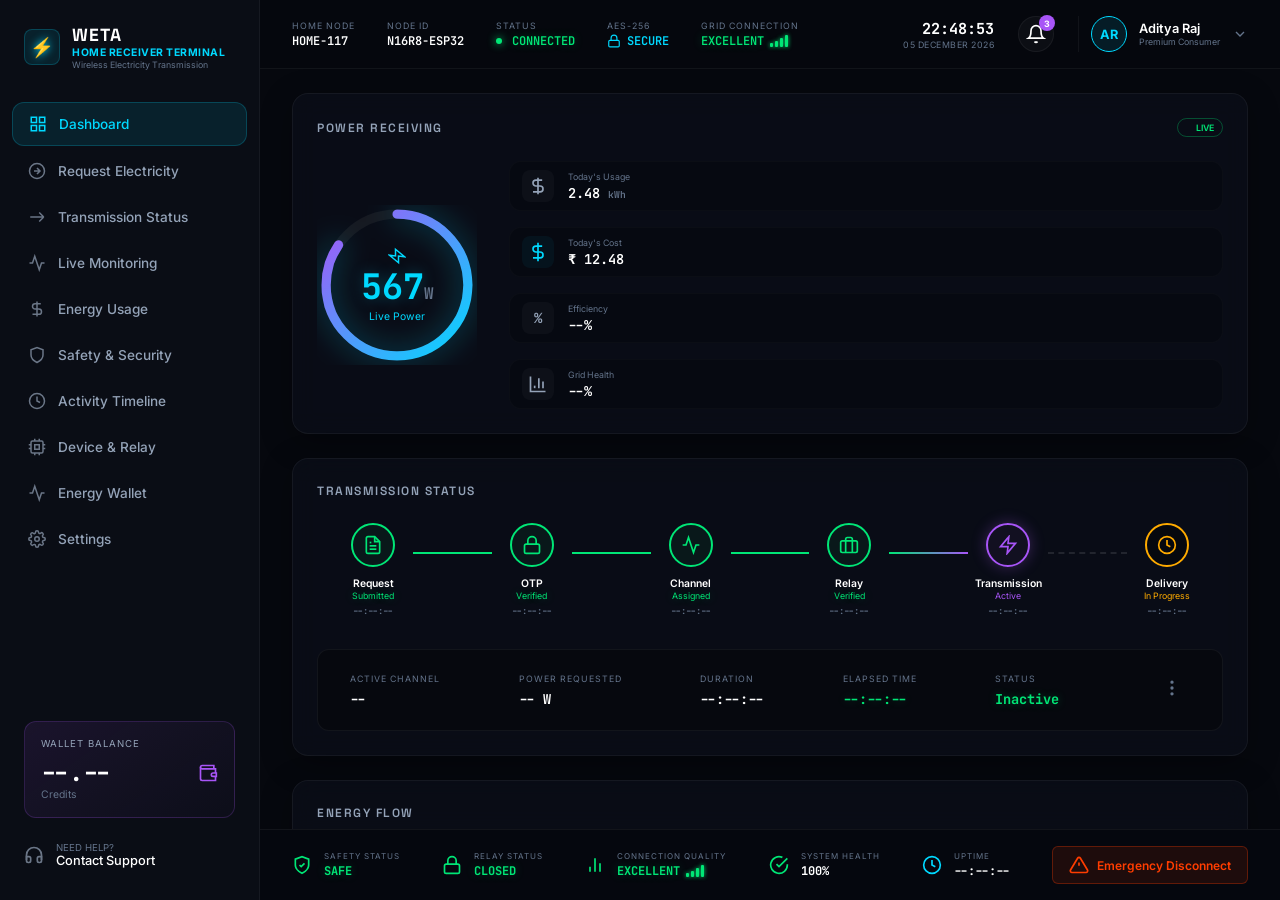
==== commit 2f9d4dc0: "Integrated production ESP32 backend, UI layout fixes, and removed hardware simulation" ====
--- a/Home/index.html
+++ b/Home/index.html
@@ -192,7 +192,7 @@
                     </div>
                     <div class="stat-info">
                       <span class="stat-label">Efficiency</span>
-                      <strong class="stat-value">96.8%</strong>
+                      <strong class="stat-value" id="dash-efficiency">--%</strong>
                     </div>
                   </div>
                   <div class="stat-item">
@@ -201,7 +201,7 @@
                     </div>
                     <div class="stat-info">
                       <span class="stat-label">Grid Health</span>
-                      <strong class="stat-value">99.7%</strong>
+                      <strong class="stat-value" id="dash-health">--%</strong>
                     </div>
                   </div>
                 </div>
@@ -516,7 +516,200 @@
                 <strong class="value">-42 dBm</strong>
               </div>
               <div class="mc-wave wave-green"></div>
+            </div>
+          </div>
           
+        </div>
+      </div>
+
+
+      
+      <!-- REQUEST ELECTRICITY VIEW -->
+      <div id="view-request" class="dashboard-scroll view" style="display: none;">
+        <div class="grid-container" style="max-width: 800px; margin: 0 auto;">
+           <div class="card">
+             <div class="card-header" style="justify-content: center; border-bottom: 1px solid rgba(0, 217, 255, 0.1); padding-bottom: 20px;">
+                <h2 style="font-size: 24px; color: #fff; letter-spacing: 2px;">CONFIGURE TRANSMISSION</h2>
+             </div>
+             
+             <div class="request-form" style="padding: 30px;">
+                <!-- Grid Info -->
+                <div class="grid-info-box" style="display: flex; justify-content: space-between; background: rgba(0, 217, 255, 0.05); border: 1px solid rgba(0, 217, 255, 0.2); border-radius: 8px; padding: 15px 20px; margin-bottom: 30px;">
+                    <div>
+                        <span style="font-size: 11px; color: #888; text-transform: uppercase;">Target Node</span>
+                        <div style="font-family: var(--font-mono); color: #00D9FF; font-size: 16px;">N16R8-ESP32</div>
+                    </div>
+                    <div>
+                        <span style="font-size: 11px; color: #888; text-transform: uppercase;">Connection</span>
+                        <div style="font-family: var(--font-mono); color: #00FF88; font-size: 16px;">SECURE TUNNEL</div>
+                    </div>
+                    <div>
+                        <span style="font-size: 11px; color: #888; text-transform: uppercase;">Current Rate</span>
+                        <div style="font-family: var(--font-mono); color: #fff; font-size: 16px;">₹ 5.03 / kWh</div>
+                    </div>
+                </div>
+
+                <!-- Sliders and Inputs -->
+                <div class="form-group" style="margin-bottom: 30px;">
+                    <div style="display: flex; justify-content: space-between; margin-bottom: 10px;">
+                        <label style="color: #ccc; font-size: 14px; text-transform: uppercase; letter-spacing: 1px;">Power Amount</label>
+                        <strong id="power-display" style="color: #00D9FF; font-family: var(--font-mono); font-size: 18px;">1000 W</strong>
+                    </div>
+                    <input type="range" id="power-slider" min="100" max="5000" step="100" value="1000" class="premium-slider cyan-slider">
+                </div>
+
+                <div class="form-group" style="margin-bottom: 30px;">
+                    <div style="display: flex; justify-content: space-between; margin-bottom: 10px;">
+                        <label style="color: #ccc; font-size: 14px; text-transform: uppercase; letter-spacing: 1px;">Duration</label>
+                        <strong id="duration-display" style="color: #A855F7; font-family: var(--font-mono); font-size: 18px;">02:00:00</strong>
+                    </div>
+                    <input type="range" id="duration-slider" min="1" max="12" step="1" value="2" class="premium-slider purple-slider">
+                    <div style="display: flex; justify-content: space-between; margin-top: 8px; font-size: 12px; color: #666;">
+                        <span>1 Hour</span>
+                        <span>12 Hours</span>
+                    </div>
+                </div>
+
+                <div class="form-group" style="margin-bottom: 40px;">
+                    <label style="color: #ccc; font-size: 14px; text-transform: uppercase; letter-spacing: 1px; display: block; margin-bottom: 15px;">Priority Mode</label>
+                    <div class="priority-toggles" style="display: grid; grid-template-columns: 1fr 1fr; gap: 15px;">
+                        <div class="priority-btn active" data-mode="normal">NORMAL</div>
+                        <div class="priority-btn emergency" data-mode="emergency">EMERGENCY</div>
+                    </div>
+                </div>
+
+                <button id="btn-initiate-tx" class="btn-glow-cyan" style="width: 100%; padding: 20px; font-size: 18px; letter-spacing: 3px; font-weight: bold; border-radius: 8px; text-transform: uppercase; cursor: pointer; transition: all 0.3s ease;">
+                    Initiate Transmission
+                </button>
+             </div>
+           </div>
+        </div>
+      </div>
+
+
+      
+      <!-- TRANSMISSION STATUS VIEW -->
+      <div id="view-transmission" class="dashboard-scroll view" style="display: none;">
+        <div class="grid-container" style="max-width: 1200px; margin: 0 auto; gap: 24px; display: grid;">
+           
+           <!-- Real-Time Tracker -->
+                       <div class="card transmission-status">
+              <div class="card-header">
+                <h2>TRANSMISSION STATUS</h2>
+              </div>
+              <div class="transmission-workflow page-tx-workflow">
+                <div class="step complete">
+                  <div class="icon-wrap"><svg viewBox="0 0 24 24" fill="none" stroke="currentColor" stroke-width="2"><path d="M14 2H6a2 2 0 0 0-2 2v16a2 2 0 0 0 2 2h12a2 2 0 0 0 2-2V8z"></path><polyline points="14 2 14 8 20 8"></polyline><line x1="16" y1="13" x2="8" y2="13"></line><line x1="16" y1="17" x2="8" y2="17"></line><polyline points="10 9 9 9 8 9"></polyline></svg></div>
+                  <strong class="name">Request</strong>
+                  <span class="status text-green">Submitted</span>
+                  <span class="time" id="page-tx-time-request">--:--:--</span>
+                </div>
+                <div class="line active"></div>
+                <div class="step complete">
+                  <div class="icon-wrap"><svg viewBox="0 0 24 24" fill="none" stroke="currentColor" stroke-width="2"><rect x="3" y="11" width="18" height="11" rx="2" ry="2"></rect><path d="M7 11V7a5 5 0 0 1 10 0v4"></path></svg></div>
+                  <strong class="name">OTP</strong>
+                  <span class="status text-green">Verified</span>
+                  <span class="time" id="page-tx-time-otp">--:--:--</span>
+                </div>
+                <div class="line active"></div>
+                <div class="step complete">
+                  <div class="icon-wrap"><svg viewBox="0 0 24 24" fill="none" stroke="currentColor" stroke-width="2"><path d="M22 12h-4l-3 9L9 3l-3 9H2"></path></svg></div>
+                  <strong class="name">Channel</strong>
+                  <span class="status text-green">Assigned</span>
+                  <span class="time" id="page-tx-time-channel">--:--:--</span>
+                </div>
+                <div class="line active"></div>
+                <div class="step complete">
+                  <div class="icon-wrap"><svg viewBox="0 0 24 24" fill="none" stroke="currentColor" stroke-width="2"><rect x="2" y="7" width="20" height="14" rx="2" ry="2"></rect><path d="M16 21V5a2 2 0 0 0-2-2h-4a2 2 0 0 0-2 2v16"></path></svg></div>
+                  <strong class="name">Relay</strong>
+                  <span class="status text-green">Verified</span>
+                  <span class="time" id="page-tx-time-relay">--:--:--</span>
+                </div>
+                <div class="line active purple"></div>
+                <div class="step active pulse">
+                  <div class="icon-wrap glow-purple"><svg viewBox="0 0 24 24" fill="none" stroke="currentColor" stroke-width="2"><polygon points="13 2 3 14 12 14 11 22 21 10 12 10 13 2"></polygon></svg></div>
+                  <strong class="name">Transmission</strong>
+                  <span class="status text-purple">Active</span>
+                  <span class="time" id="page-tx-time-active">--:--:--</span>
+                </div>
+                <div class="line dashed"></div>
+                <div class="step pending">
+                  <div class="icon-wrap"><svg viewBox="0 0 24 24" fill="none" stroke="currentColor" stroke-width="2"><circle cx="12" cy="12" r="10"></circle><polyline points="12 6 12 12 16 14"></polyline></svg></div>
+                  <strong class="name">Delivery</strong>
+                  <span class="status text-amber">In Progress</span>
+                  <span class="time" id="page-tx-time-delivery">--:--:--</span>
+                </div>
+              </div>
+              <div class="transmission-details">
+                <div class="detail-box">
+                  <span class="label">ACTIVE CHANNEL</span>
+                  <strong class="value" id="page-tx-channel">--</strong>
+                </div>
+                <div class="detail-box">
+                  <span class="label">POWER REQUESTED</span>
+                  <strong class="value" id="page-tx-power-req">-- W</strong>
+                </div>
+                <div class="detail-box">
+                  <span class="label">DURATION</span>
+                  <strong class="value" id="page-tx-duration">--:--:--</strong>
+                </div>
+                <div class="detail-box">
+                  <span class="label">ELAPSED TIME</span>
+                  <strong class="value text-green" id="page-tx-elapsed">--:--:--</strong>
+                </div>
+                <div class="detail-box">
+                  <span class="label">STATUS</span>
+                  <strong class="value text-green" id="page-tx-status">Inactive <span class="dot red"></span></strong>
+                </div>
+                <div class="menu-dots"><svg viewBox="0 0 24 24" fill="none" stroke="currentColor" stroke-width="2"><circle cx="12" cy="12" r="1"></circle><circle cx="12" cy="5" r="1"></circle><circle cx="12" cy="19" r="1"></circle></svg></div>
+              </div>
+            </div>
+
+
+           <!-- Lower Row: Logs & History -->
+           <div class="row" style="display: grid; grid-template-columns: 1fr 1fr; gap: 24px; margin-top: 24px;">
+               
+               <!-- Live System Logs Terminal -->
+               <div class="card terminal-card">
+                 <div class="card-header" style="border-bottom: 1px solid rgba(0, 217, 255, 0.1); padding-bottom: 15px;">
+                   <h2 style="font-size: 16px; color: #fff; display: flex; align-items: center; gap: 10px;">
+                     <svg viewBox="0 0 24 24" width="18" height="18" fill="none" stroke="#00D9FF" stroke-width="2"><polyline points="4 17 10 11 4 5"></polyline><line x1="12" y1="19" x2="20" y2="19"></line></svg>
+                     LIVE SYSTEM LOGS
+                   </h2>
+                 </div>
+                 <div class="terminal-window" id="tx-live-logs">
+                    <div class="log-entry" style="color: #666;">[SYSTEM] Initializing logging daemon...</div>
+                    <div class="log-entry" style="color: #666;">[SYSTEM] Ready to monitor transmissions.</div>
+                 </div>
+               </div>
+
+               <!-- Transmission History Ledger -->
+               <div class="card history-card">
+                 <div class="card-header" style="border-bottom: 1px solid rgba(168, 85, 247, 0.1); padding-bottom: 15px;">
+                   <h2 style="font-size: 16px; color: #fff; display: flex; align-items: center; gap: 10px;">
+                     <svg viewBox="0 0 24 24" width="18" height="18" fill="none" stroke="#A855F7" stroke-width="2"><path d="M14 2H6a2 2 0 0 0-2 2v16a2 2 0 0 0 2 2h12a2 2 0 0 0 2-2V8z"></path><polyline points="14 2 14 8 20 8"></polyline><line x1="16" y1="13" x2="8" y2="13"></line><line x1="16" y1="17" x2="8" y2="17"></line><polyline points="10 9 9 9 8 9"></polyline></svg>
+                     TRANSMISSION LEDGER
+                   </h2>
+                 </div>
+                 <div class="history-table-container">
+                    <table class="premium-table">
+                        <thead>
+                            <tr>
+                                <th>Date</th>
+                                <th>Target</th>
+                                <th>Amount</th>
+                                <th>Duration</th>
+                                <th>Status</th>
+                            </tr>
+                        </thead>
+                        <tbody id="tx-history-body">
+                            <tr><td colspan="5" style="text-align: center; color: #666; padding: 20px;">Loading history...</td></tr>
+                        </tbody>
+                    </table>
+                 </div>
+               </div>
+
+           </div>
         </div>
       </div>
 
@@ -645,7 +838,7 @@
           <svg class="text-cyan icon" viewBox="0 0 24 24" fill="none" stroke="currentColor" stroke-width="2"><circle cx="12" cy="12" r="10"></circle><polyline points="12 6 12 12 16 14"></polyline></svg>
           <div class="sys-text">
             <span class="label">UPTIME</span>
-            <strong class="value">02:45:12</strong>
+            <strong class="value" id="dash-uptime">--:--:--</strong>
           </div>
         </div>
         <div class="sys-item emergency">
@@ -672,5 +865,28 @@
 
   <script src="https://cdn.socket.io/4.7.2/socket.io.min.js"></script>
   <script src="script.js"></script>
+
+      <!-- RESIDENT EVIL BOOT SEQUENCE OVERLAY -->
+      <div id="re-boot-sequence" style="display: none;">
+          <div class="crt-overlay"></div>
+          <div class="re-content">
+              <div class="re-logo-container">
+                  <svg viewBox="0 0 200 200" class="re-logo">
+                      <!-- Biohazard / Umbrella stylized octagon -->
+                      <polygon points="100,5 165,30 195,90 165,165 100,195 35,165 5,90 35,30" class="re-logo-path outer-poly" />
+                      <circle cx="100" cy="100" r="50" class="re-logo-path inner-circle" />
+                      <path d="M100,50 L100,150 M50,100 L150,100 M65,65 L135,135 M65,135 L135,65" class="re-logo-path cross-lines" />
+                  </svg>
+              </div>
+              <div class="re-terminal">
+                  <div class="re-line" id="re-line-1">> UMBRELLA_OS BOOT SEQUENCE INITIATED...</div>
+                  <div class="re-line" id="re-line-2">> WARNING: HIGH VOLTAGE TRANSMISSION PROTOCOL ENGAGED</div>
+                  <div class="re-line" id="re-line-3">> BYPASSING SAFETY INTERLOCKS...</div>
+                  <div class="re-line" id="re-line-4">> ESTABLISHING AES-256 TUNNEL...</div>
+                  <div class="re-line blink-red" id="re-line-5">SYSTEM OVERRIDE SUCCESSFUL.</div>
+              </div>
+          </div>
+      </div>
+
 </body>
 </html>
--- a/Home/style.css
+++ b/Home/style.css
@@ -224,6 +224,7 @@
   display: flex;
   flex-direction: column;
   overflow: hidden;
+  min-width: 0;
 }
 
 /* TOPBAR */
@@ -407,12 +408,15 @@
 .row {
   display: flex;
   gap: 24px;
+  flex-wrap: wrap;
 }
 .row-1 .power-receiving {
-  flex: 0 0 420px;
+  flex: 1 1 400px;
+  min-width: 350px;
 }
 .row-1 .transmission-status {
-  flex: 1;
+  flex: 2 1 600px;
+  min-width: 400px;
 }
 
 /* Power Receiving Widget */
@@ -968,3 +972,257 @@
   border-radius: 2px;
   margin: 0 15px;
 }
+
+/* --- REQUEST ELECTRICITY PREMIUM STYLES --- */
+.premium-slider {
+    -webkit-appearance: none;
+    width: 100%;
+    height: 8px;
+    background: rgba(255, 255, 255, 0.05);
+    border-radius: 4px;
+    outline: none;
+}
+
+.premium-slider::-webkit-slider-thumb {
+    -webkit-appearance: none;
+    appearance: none;
+    width: 24px;
+    height: 24px;
+    border-radius: 50%;
+    cursor: pointer;
+    box-shadow: 0 0 10px rgba(0,0,0,0.5);
+    transition: all 0.2s ease;
+}
+
+.cyan-slider::-webkit-slider-thumb {
+    background: #00D9FF;
+    border: 2px solid #fff;
+    box-shadow: 0 0 15px rgba(0, 217, 255, 0.6);
+}
+.cyan-slider::-webkit-slider-thumb:hover {
+    transform: scale(1.2);
+    box-shadow: 0 0 25px rgba(0, 217, 255, 0.8);
+}
+
+.purple-slider::-webkit-slider-thumb {
+    background: #A855F7;
+    border: 2px solid #fff;
+    box-shadow: 0 0 15px rgba(168, 85, 247, 0.6);
+}
+.purple-slider::-webkit-slider-thumb:hover {
+    transform: scale(1.2);
+    box-shadow: 0 0 25px rgba(168, 85, 247, 0.8);
+}
+
+.priority-btn {
+    background: rgba(255, 255, 255, 0.03);
+    border: 1px solid rgba(255, 255, 255, 0.1);
+    color: #888;
+    text-align: center;
+    padding: 15px;
+    border-radius: 6px;
+    cursor: pointer;
+    transition: all 0.3s ease;
+    font-weight: 600;
+    letter-spacing: 1px;
+}
+.priority-btn.active {
+    background: rgba(0, 217, 255, 0.1);
+    border-color: #00D9FF;
+    color: #00D9FF;
+    box-shadow: 0 0 15px rgba(0, 217, 255, 0.2);
+}
+.priority-btn.emergency.active {
+    background: rgba(255, 77, 77, 0.1);
+    border-color: #FF4D4D;
+    color: #FF4D4D;
+    box-shadow: 0 0 15px rgba(255, 77, 77, 0.2);
+}
+
+.btn-glow-cyan {
+    background: transparent;
+    border: 1px solid #00D9FF;
+    color: #00D9FF;
+    box-shadow: 0 0 15px rgba(0, 217, 255, 0.2);
+}
+.btn-glow-cyan:hover {
+    background: rgba(0, 217, 255, 0.1);
+    box-shadow: 0 0 30px rgba(0, 217, 255, 0.4);
+    transform: translateY(-2px);
+}
+
+/* --- TRANSMISSION STATUS PREMIUM STYLES --- */
+.terminal-window {
+    background: #0D1117;
+    border: 1px solid rgba(0, 217, 255, 0.1);
+    border-radius: 6px;
+    padding: 15px;
+    height: 300px;
+    overflow-y: auto;
+    font-family: var(--font-mono);
+    font-size: 13px;
+    line-height: 1.6;
+    margin-top: 15px;
+    box-shadow: inset 0 0 20px rgba(0,0,0,0.5);
+}
+
+.terminal-window::-webkit-scrollbar { width: 8px; }
+.terminal-window::-webkit-scrollbar-thumb { background: rgba(0, 217, 255, 0.2); border-radius: 4px; }
+
+.log-entry { margin-bottom: 5px; }
+.log-sys { color: #888; }
+.log-info { color: #00D9FF; }
+.log-warn { color: #A855F7; }
+.log-success { color: #00FF88; }
+.log-error { color: #FF4D4D; }
+
+.history-table-container {
+    margin-top: 15px;
+    height: 300px;
+    overflow-y: auto;
+}
+
+.history-table-container::-webkit-scrollbar { width: 8px; }
+.history-table-container::-webkit-scrollbar-thumb { background: rgba(168, 85, 247, 0.2); border-radius: 4px; }
+
+.premium-table { width: 100%; border-collapse: collapse; font-size: 14px; }
+.premium-table th {
+    text-align: left; padding: 12px 10px; color: #888; font-weight: 600;
+    text-transform: uppercase; font-size: 11px; letter-spacing: 1px;
+    border-bottom: 1px solid rgba(255,255,255,0.05); position: sticky; top: 0;
+    background: var(--bg-card);
+}
+.premium-table td {
+    padding: 15px 10px; border-bottom: 1px solid rgba(255,255,255,0.03);
+    color: #ccc; font-family: var(--font-mono);
+}
+.premium-table tr:hover td { background: rgba(255,255,255,0.02); }
+
+.status-badge {
+    padding: 4px 8px; border-radius: 12px; font-size: 11px; font-weight: bold;
+    text-transform: uppercase; letter-spacing: 0.5px;
+}
+.status-badge.completed { background: rgba(0, 255, 136, 0.1); color: #00FF88; border: 1px solid rgba(0,255,136,0.3); }
+.status-badge.active { background: rgba(0, 217, 255, 0.1); color: #00D9FF; border: 1px solid rgba(0,217,255,0.3); }
+.status-badge.failed { background: rgba(255, 77, 77, 0.1); color: #FF4D4D; border: 1px solid rgba(255,77,77,0.3); }
+
+/* --- RESIDENT EVIL BOOT SEQUENCE STYLES --- */
+#re-boot-sequence {
+    position: fixed;
+    top: 0; left: 0; width: 100vw; height: 100vh;
+    background: #000;
+    z-index: 99999;
+    display: flex;
+    flex-direction: column;
+    align-items: center;
+    justify-content: center;
+    overflow: hidden;
+}
+
+.crt-overlay {
+    position: absolute;
+    top: 0; left: 0; width: 100%; height: 100%;
+    background: linear-gradient(rgba(18, 16, 16, 0) 50%, rgba(0, 0, 0, 0.25) 50%), linear-gradient(90deg, rgba(255, 0, 0, 0.06), rgba(0, 255, 0, 0.02), rgba(0, 0, 255, 0.06));
+    background-size: 100% 4px, 3px 100%;
+    z-index: 10;
+    pointer-events: none;
+    animation: flicker 0.15s infinite;
+}
+
+.re-content {
+    position: relative;
+    z-index: 20;
+    display: flex;
+    flex-direction: column;
+    align-items: center;
+    width: 80%;
+    max-width: 800px;
+}
+
+.re-logo {
+    width: 200px; height: 200px;
+    filter: drop-shadow(0 0 15px rgba(255, 0, 0, 0.8));
+    margin-bottom: 40px;
+}
+
+.re-logo-path {
+    fill: none;
+    stroke: #ff0000;
+    stroke-width: 4;
+    stroke-dasharray: 1000;
+    stroke-dashoffset: 1000;
+}
+
+.re-terminal {
+    width: 100%;
+    font-family: 'Courier New', Courier, monospace;
+    color: #ff0000;
+    font-size: 18px;
+    font-weight: bold;
+    text-shadow: 0 0 5px #ff0000;
+    text-align: left;
+}
+
+.re-line {
+    opacity: 0;
+    margin-bottom: 10px;
+    transform: translateX(-20px);
+}
+
+.blink-red {
+    font-size: 24px;
+    text-align: center;
+    margin-top: 30px;
+    background: #ff0000;
+    color: #000;
+    padding: 10px;
+    text-shadow: none;
+}
+
+/* Animations */
+@keyframes flicker {
+    0% { opacity: 0.95; }
+    50% { opacity: 0.85; }
+    100% { opacity: 0.95; }
+}
+
+@keyframes drawLogo {
+    to { stroke-dashoffset: 0; }
+}
+
+@keyframes typeLine {
+    0% { opacity: 0; transform: translateX(-20px); }
+    5% { opacity: 1; transform: translateX(0); }
+    10% { transform: translateX(2px); }
+    15% { transform: translateX(-2px); }
+    20% { transform: translateX(0); }
+    100% { opacity: 1; transform: translateX(0); }
+}
+
+@keyframes flashBg {
+    0% { background: #000; color: #ff0000; }
+    49% { background: #000; color: #ff0000; }
+    50% { background: #ff0000; color: #000; }
+    100% { background: #000; color: #ff0000; }
+}
+
+@keyframes screenGlitchOut {
+    0% { filter: hue-rotate(0deg) contrast(1); transform: scale(1); opacity: 1; }
+    10% { filter: hue-rotate(90deg) contrast(2); transform: scale(1.05) skewX(5deg); opacity: 0.8; }
+    20% { filter: hue-rotate(-90deg) contrast(3); transform: scale(0.9) skewX(-10deg); opacity: 0.9; }
+    30% { filter: hue-rotate(180deg); transform: scale(1.1) skewX(20deg); opacity: 0.5; }
+    40% { transform: scale(1) skewX(0); opacity: 1; }
+    80% { opacity: 1; transform: scale(1); filter: brightness(10); }
+    100% { opacity: 0; filter: brightness(10); transform: scale(1.5); }
+}
+
+/* JS Triggered Classes */
+.animate-re-sequence .re-logo-path {
+    animation: drawLogo 1.5s ease-out forwards;
+}
+.animate-re-sequence #re-line-1 { animation: typeLine 3s steps(30, end) 0.5s forwards; }
+.animate-re-sequence #re-line-2 { animation: typeLine 3s steps(40, end) 1.2s forwards; }
+.animate-re-sequence #re-line-3 { animation: typeLine 3s steps(30, end) 2.0s forwards; }
+.animate-re-sequence #re-line-4 { animation: typeLine 3s steps(30, end) 2.6s forwards; }
+.animate-re-sequence #re-line-5 { animation: typeLine 0.1s forwards 3.2s, flashBg 0.2s infinite 3.2s; }
+.glitch-out-now { animation: screenGlitchOut 0.4s forwards; }
